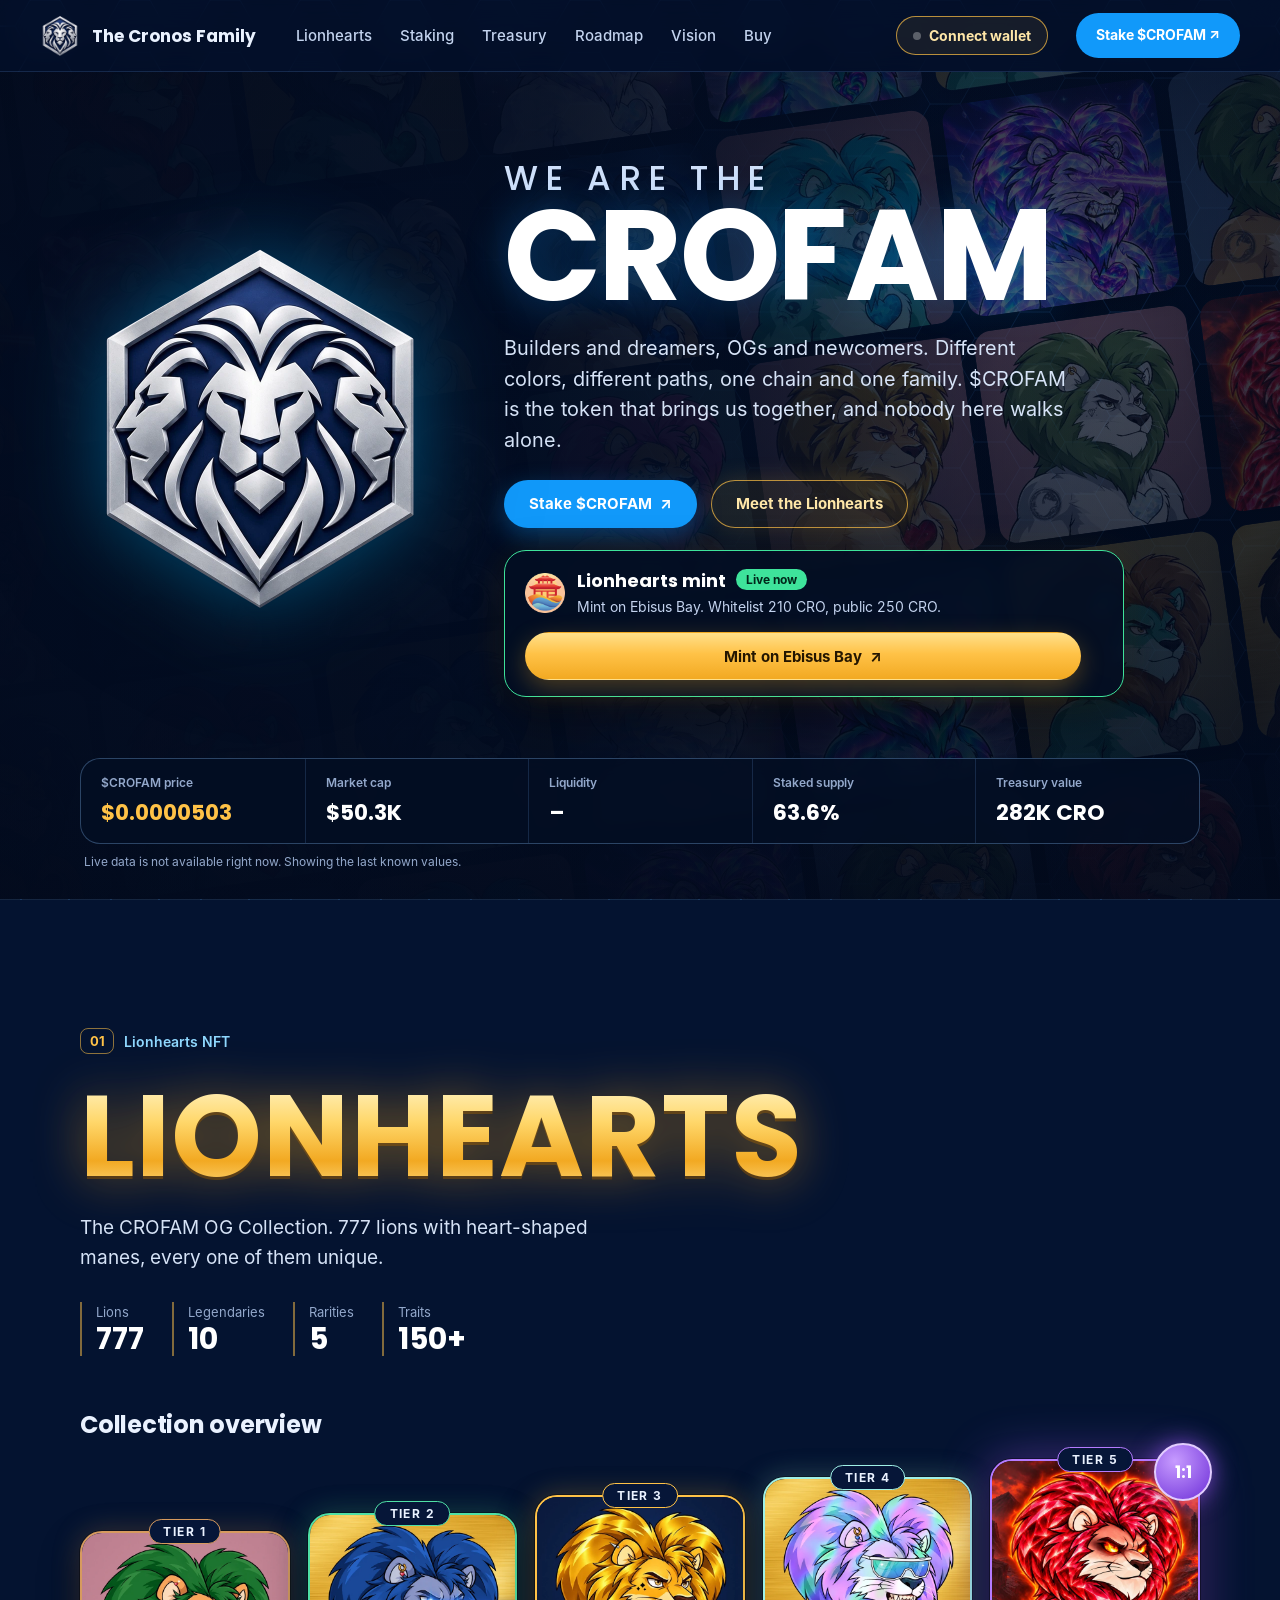
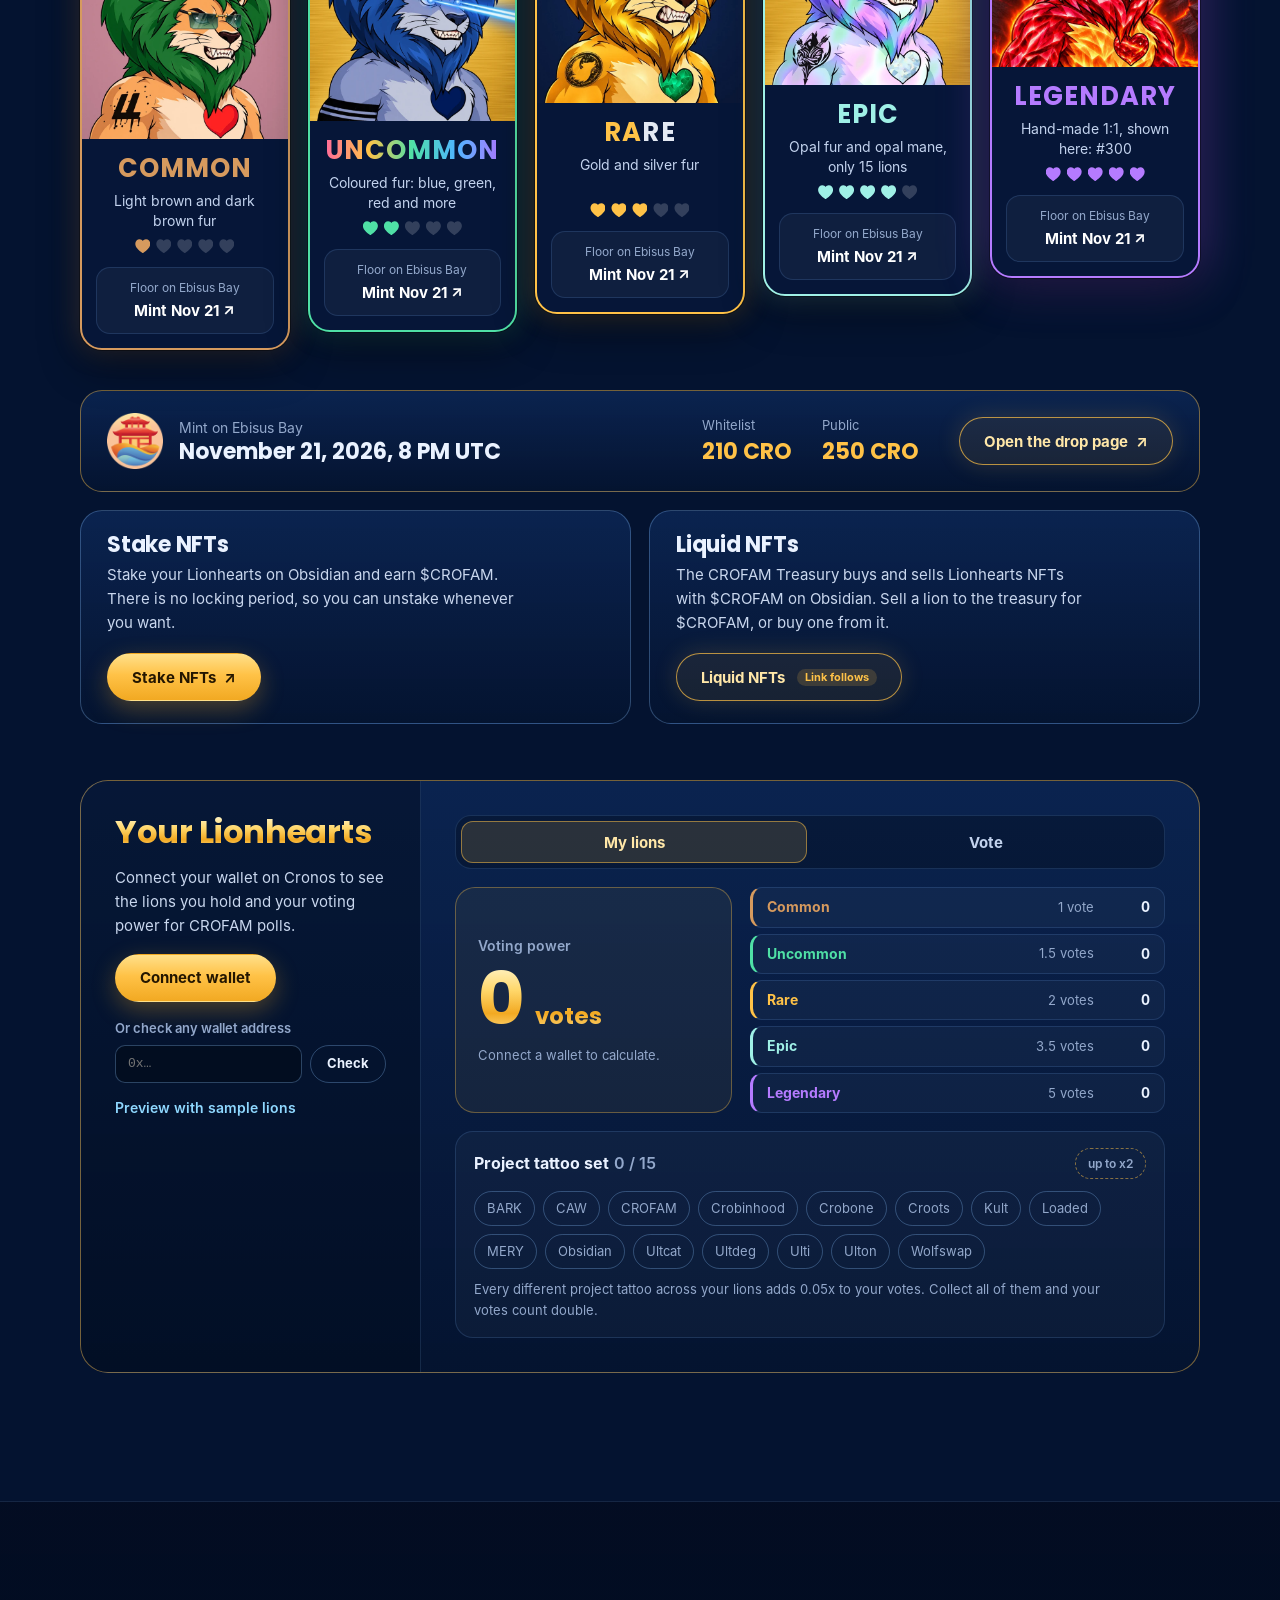
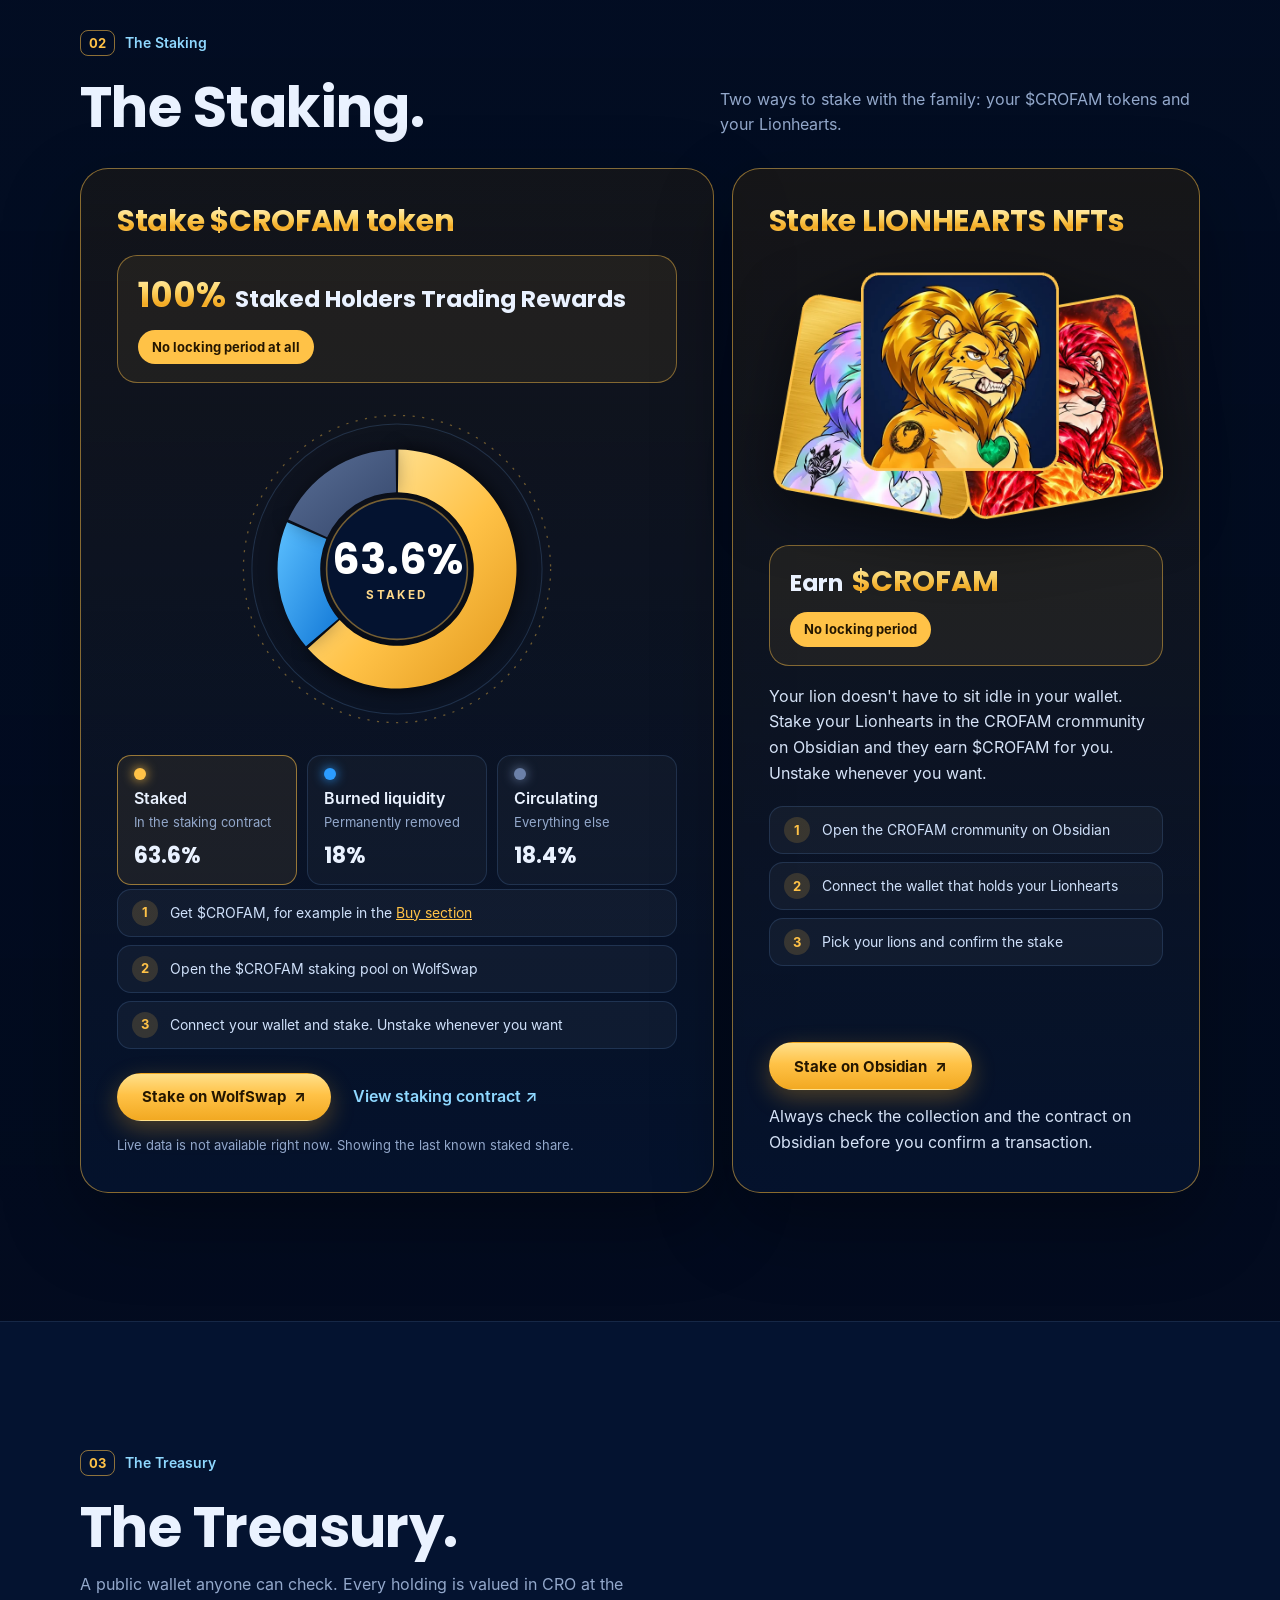
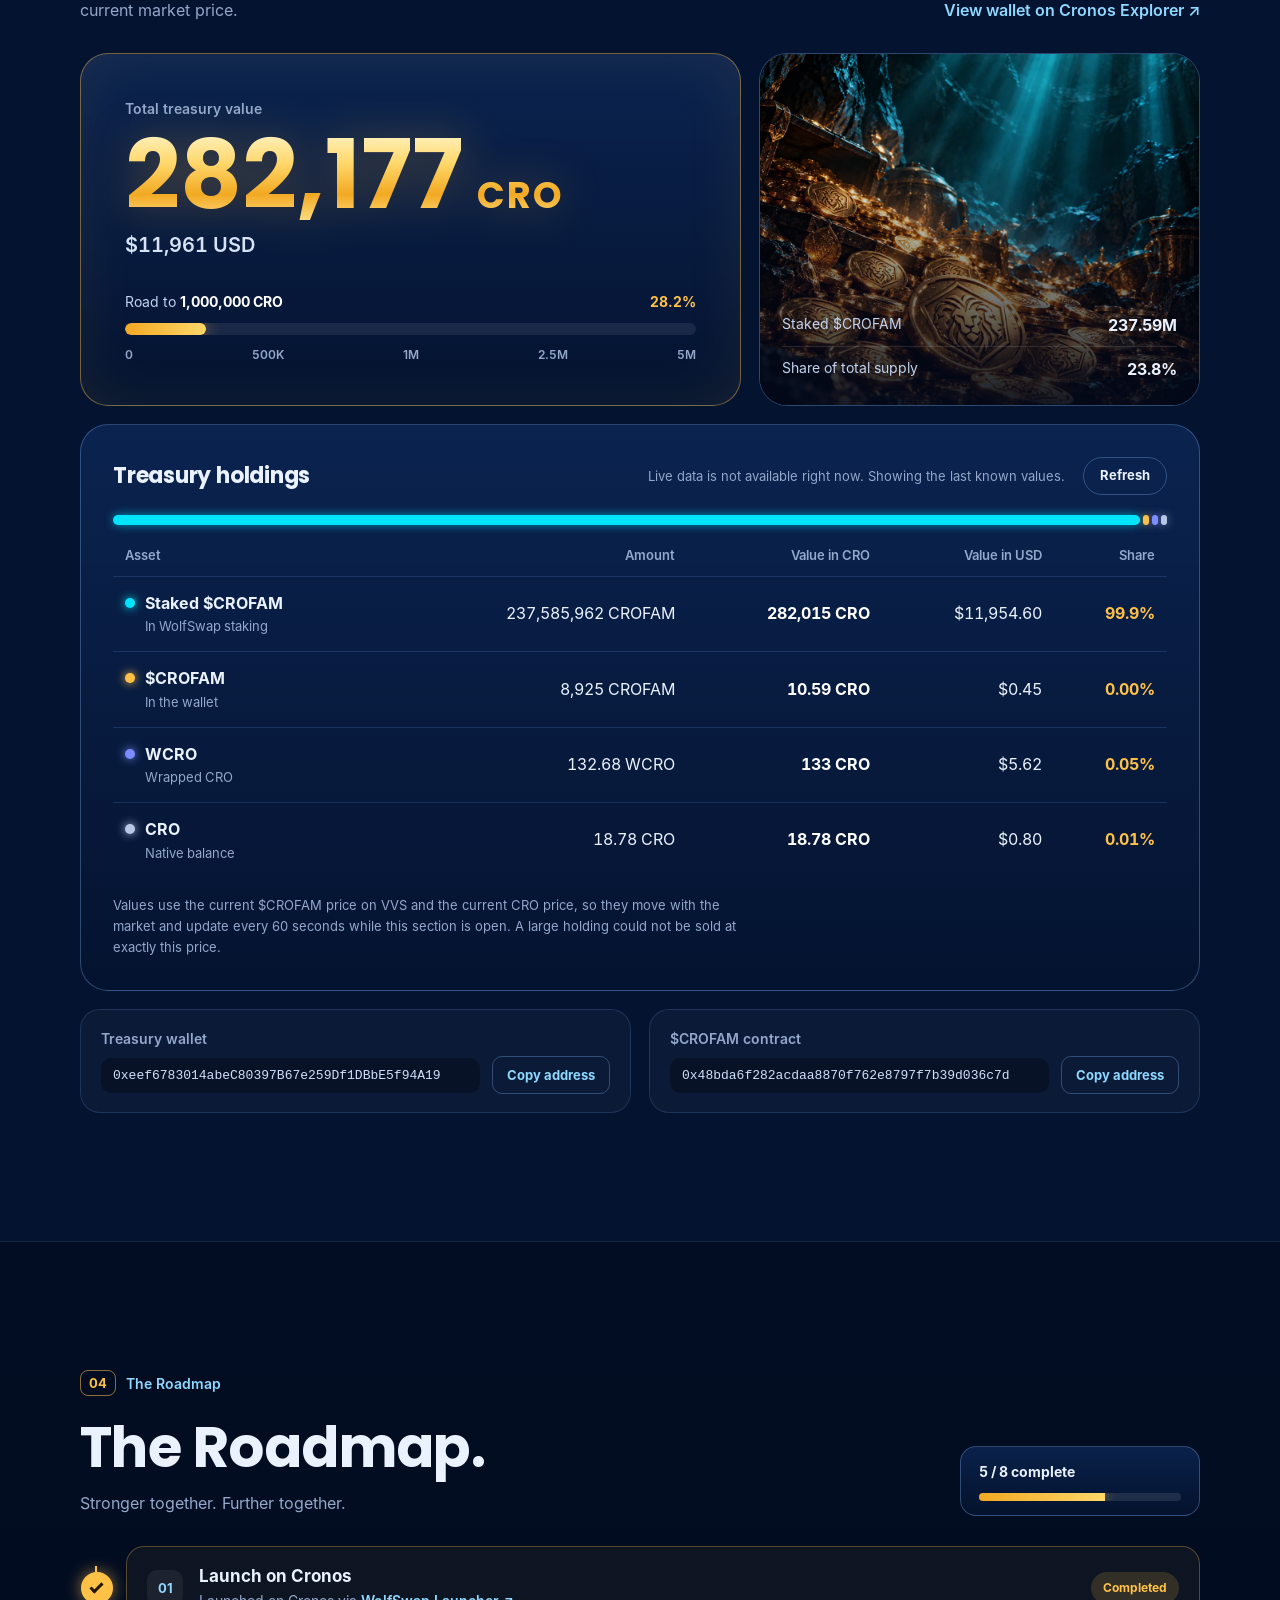
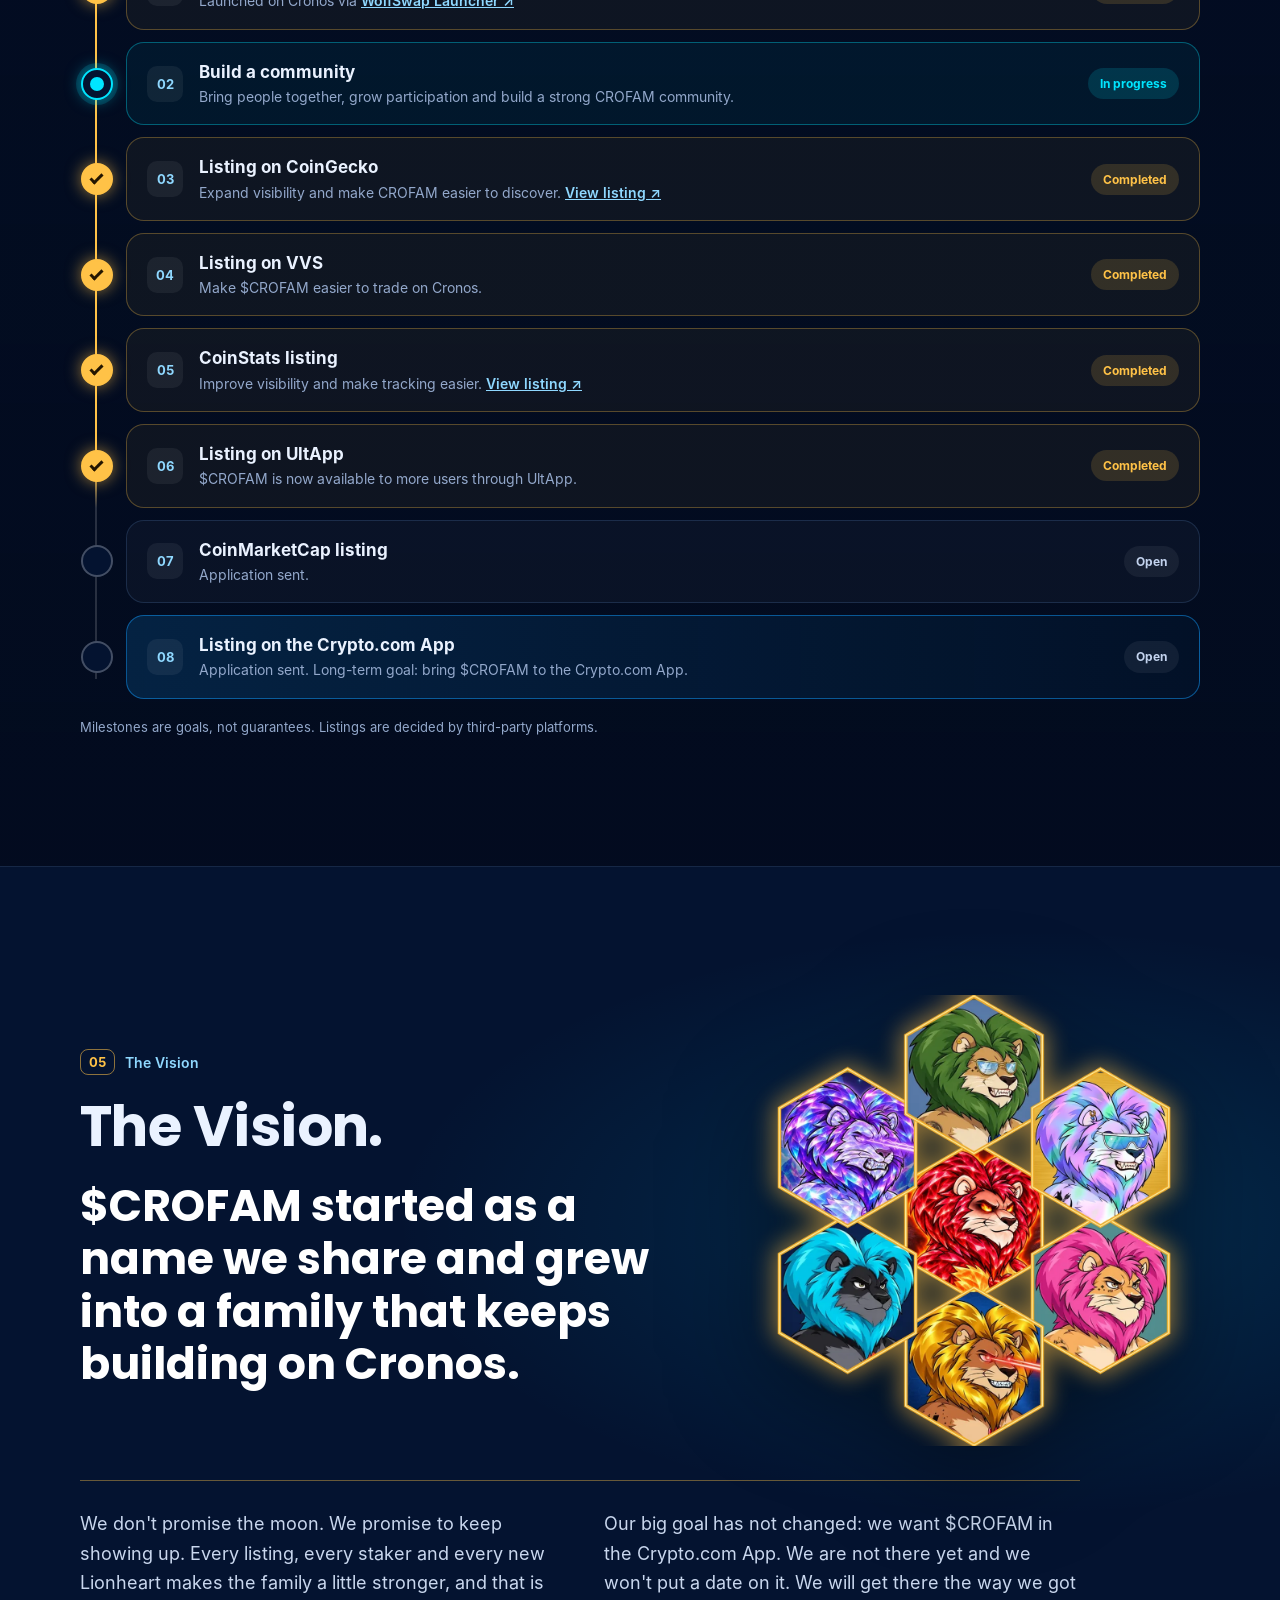
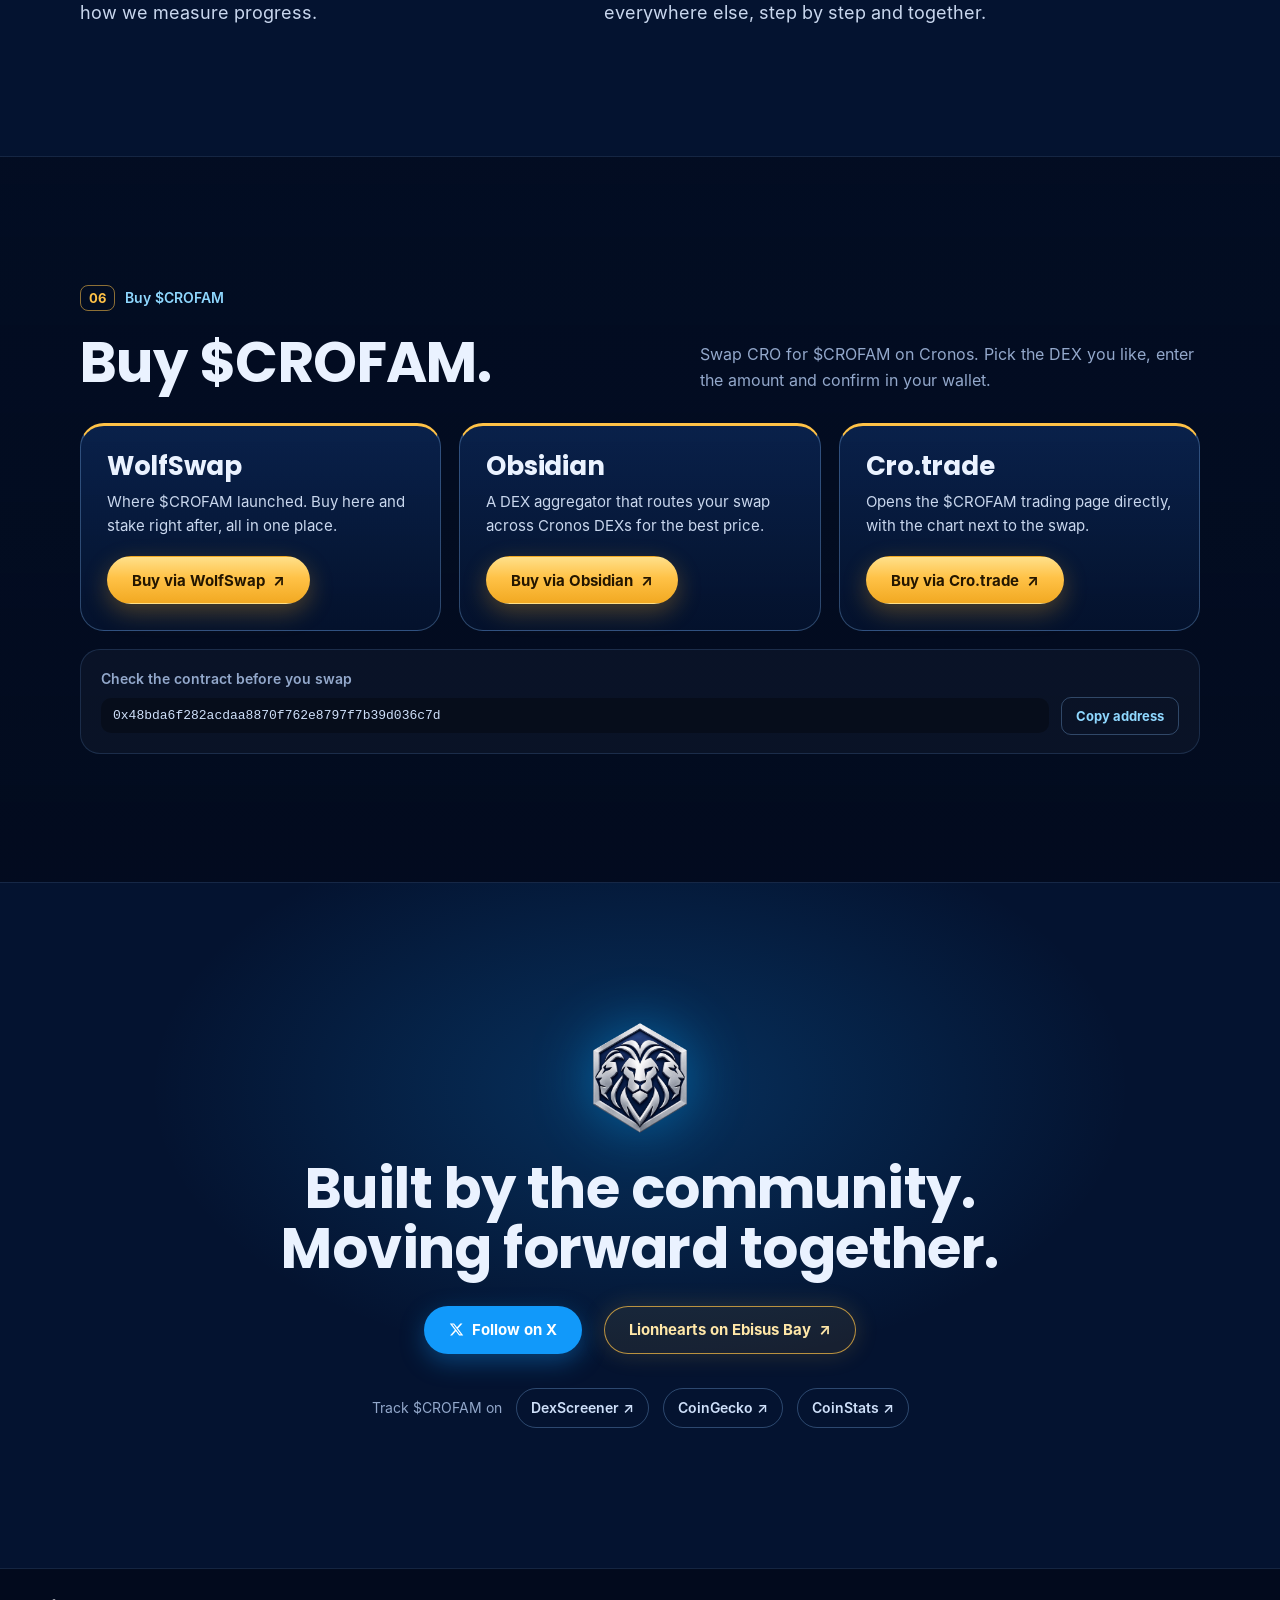
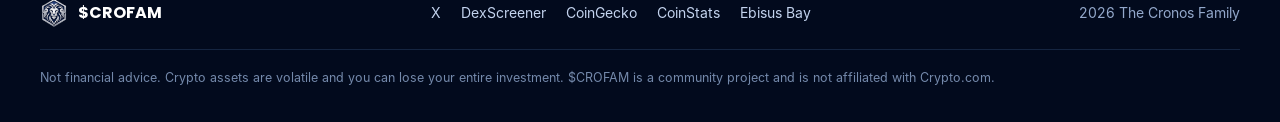
==== index.html @ 45de0850 "Add files via upload" ====
<!doctype html>
<html lang="en">
<head>
  <meta charset="utf-8">
  <script>document.documentElement.classList.add('js')</script>
  <meta name="viewport" content="width=device-width, initial-scale=1">
  <meta name="theme-color" content="#030d22">
  <meta name="description" content="$CROFAM is the community token of The Cronos Family. Stake with no lock-up, follow the public treasury and meet the Lionhearts, our CROFAM OG NFT collection.">
  <title>$CROFAM - The Cronos Family</title>
  <meta property="og:title" content="$CROFAM - The Cronos Family">
  <meta property="og:description" content="Stake $CROFAM, follow the public treasury and meet the Lionhearts, the CROFAM OG NFT collection on Cronos.">
  <meta property="og:type" content="website">
  <meta property="og:image" content="https://thecronosfamily.com/assets/og-image.jpg">
  <meta property="og:image:width" content="1200">
  <meta property="og:image:height" content="630">
  <meta name="twitter:card" content="summary_large_image">
  <meta name="twitter:title" content="$CROFAM - The Cronos Family">
  <meta name="twitter:image" content="https://thecronosfamily.com/assets/og-image.jpg">
  <link rel="preload" href="assets/fonts/poppins-700.woff" as="font" type="font/woff" crossorigin>
  <link rel="preload" href="assets/fonts/inter-400.woff" as="font" type="font/woff" crossorigin>
  <link rel="icon" type="image/png" href="assets/favicon.png">
  <link rel="stylesheet" href="styles.css">
</head>
<body>
  <a class="skip-link" href="#main">Skip to content</a>

  <header class="site-header">
    <a class="brand" href="#top" aria-label="The Cronos Family, back to top">
      <img src="assets/crofam-logo-96.png" alt="" width="40" height="40">
      <span>The Cronos Family</span>
    </a>
    <button class="menu-toggle" type="button" aria-label="Open menu" aria-expanded="false" aria-controls="primary-nav">
      <span></span><span></span><span></span>
    </button>
    <nav id="primary-nav" aria-label="Main navigation">
      <a href="#lionhearts">Lionhearts</a>
      <a href="#staking">Staking</a>
      <a href="#treasury">Treasury</a>
      <a href="#roadmap">Roadmap</a>
      <a href="#vision">Vision</a>
      <a href="#buy">Buy</a>
      <a class="nav-mobile-only" href="#my-lions">My Lionhearts</a>
    </nav>
    <button class="header-wallet" type="button" id="wallet-header"><svg class="wallet-icon" viewBox="0 0 24 24" aria-hidden="true"><path d="M4 7.5A2.5 2.5 0 0 1 6.5 5H18a1 1 0 0 1 1 1v1.5" fill="none" stroke="currentColor" stroke-width="1.8" stroke-linecap="round"/><rect x="3.5" y="7.5" width="17" height="12" rx="2.5" fill="none" stroke="currentColor" stroke-width="1.8"/><path d="M20.5 11.5h-3.5a2 2 0 0 0 0 4h3.5" fill="none" stroke="currentColor" stroke-width="1.8"/><circle cx="17" cy="13.5" r="1" fill="currentColor"/></svg><span class="dot" aria-hidden="true"></span><span id="wallet-header-label">Connect wallet</span></button>
    <a class="header-cta" href="https://wolfswap.app/launcher/v3/0x48bda6f282acdaa8870f762e8797f7b39d036c7d" target="_blank" rel="noopener noreferrer">Stake $CROFAM <span aria-hidden="true">↗</span></a>
  </header>

  <main id="main">
    <!-- ============ HERO ============ -->
    <section class="hero" id="top">
      <div class="lion-wall" aria-hidden="true">
        <div class="lion-wall-track" id="lion-wall"></div>
      </div>
      <div class="hero-inner">
        <img class="hero-logo" src="assets/crofam-logo.webp" alt="CROFAM lion crest" width="720" height="720">
        <div class="hero-copy">
          <h1><span class="h1-small">We are the</span> <span class="h1-big">CROFAM</span></h1>
          <p class="hero-lead">Builders and dreamers, OGs and newcomers. Different colors, different paths, one chain and one family. $CROFAM is the token that brings us together, and nobody here walks alone.</p>
          <div class="hero-actions">
            <a class="button button-primary" href="https://wolfswap.app/launcher/v3/0x48bda6f282acdaa8870f762e8797f7b39d036c7d" target="_blank" rel="noopener noreferrer">Stake $CROFAM <span aria-hidden="true">↗</span></a>
            <a class="button button-gold" href="#lionhearts">Meet the Lionhearts</a>
            <a class="button button-vote" href="#vote" id="hero-vote" hidden><span class="live-dot" aria-hidden="true"></span>Vote</a>
          </div>
          <div class="mint-card" id="mint-card">
            <div class="mint-info">
              <img src="assets/ebisusbay.png" alt="" width="40" height="40">
              <div>
                <p class="mint-title" id="mint-title">Lionhearts mint</p>
                <p class="mint-sub" id="mint-sub">Nov 21, 8 PM UTC on Ebisus Bay. Whitelist 210 CRO, public 250 CRO.</p>
              </div>
            </div>
            <div class="countdown" id="mint-countdown" role="timer" aria-label="Time until the Lionhearts mint">
              <span><b data-u="d">00</b><small>days</small></span>
              <span><b data-u="h">00</b><small>hours</small></span>
              <span><b data-u="m">00</b><small>min</small></span>
              <span><b data-u="s">00</b><small>sec</small></span>
            </div>
            <div class="minted" id="minted" hidden>
              <p><strong id="minted-count">0</strong> / 777 minted</p>
              <div class="minted-bar"><span id="minted-bar"></span></div>
            </div>
            <a class="button button-solid" href="https://app.ebisusbay.com/drops/lionhearts" target="_blank" rel="noopener noreferrer" id="mint-cta">Open the drop page <span aria-hidden="true">↗</span></a>
          </div>
        </div>
      </div>
      <div class="live-stats" id="live-stats">
        <dl>
          <div><dt>$CROFAM price</dt><dd><span id="ls-price">$0.0000503</span><span class="chg" id="ls-change" hidden></span></dd></div>
          <div><dt>Market cap</dt><dd id="ls-mcap">$50.3K</dd></div>
          <div><dt>Liquidity</dt><dd id="ls-liq">–</dd></div>
          <div><dt>Staked supply</dt><dd id="ls-staked">63.6%</dd></div>
          <div><dt>Treasury value</dt><dd id="ls-treasury">282K CRO</dd></div>
        </dl>
        <p class="ls-src" id="ls-src">Last known values. Updating from Cronos and DexScreener…</p>
      </div>
    </section>

    <!-- ============ UMFRAGE (erscheint automatisch, sobald eine Umfrage läuft) ============ -->
    <section class="poll-strip" id="poll-strip" aria-labelledby="ps-title" hidden>
      <div class="wrap">
        <article class="poll-card">
          <div class="poll-top">
            <span class="poll-chip" id="ps-chip">Live poll</span>
            <span class="poll-time" id="ps-time"></span>
          </div>
          <div class="poll-head">
            <div>
              <h2 id="ps-title"></h2>
              <p id="ps-desc"></p>
            </div>
            <a class="button button-solid" href="#vote" id="ps-cta">Vote now</a>
          </div>
          <ol class="poll-results" id="ps-results"></ol>
          <div class="poll-foot">
            <p class="poll-meta" id="ps-meta"></p>
            <details class="poll-record" id="ps-record">
              <summary>Record details</summary>
              <div class="record-body" id="ps-record-body"></div>
            </details>
          </div>
        </article>
      </div>
    </section>

    <!-- ============ 01 LIONHEARTS ============ -->
    <section class="section section-lionhearts" id="lionhearts">
      <div class="wrap">
        <p class="section-label"><span>01</span> Lionhearts NFT</p>
        <div class="lh-head">
          <div>
            <h2 class="lh-title">LIONHEARTS</h2>
            <p class="lh-sub">The CROFAM OG Collection. 777 lions with heart-shaped manes, every one of them unique.</p>
          </div>
          <dl class="lh-facts">
            <div><dt>Lions</dt><dd>777</dd></div>
            <div><dt>Legendaries</dt><dd>10</dd></div>
            <div><dt>Rarities</dt><dd>5</dd></div>
            <div><dt>Traits</dt><dd>150+</dd></div>
          </dl>
        </div>

        <h3 class="sub-heading">Collection overview</h3>
        <ol class="tiers tiers-grid">
          <li class="tier tier-common">
            <span class="tier-badge">Tier 1</span>
            <img src="assets/nft/common.webp" alt="Common Lionheart with a green mane, light brown fur and green sunglasses" width="640" height="640" loading="lazy">
            <div class="tier-body">
              <h4>Common</h4>
              <p>Light brown and dark brown fur</p>
              <span class="hearts" aria-label="Rarity 1 of 5"><i class="on"></i><i></i><i></i><i></i><i></i></span>
              <a class="floor" href="https://app.ebisusbay.com/drops/lionhearts" target="_blank" rel="noopener noreferrer" data-floor="common"><span>Floor on Ebisus Bay</span><strong>Mint Nov 21 ↗</strong></a>
            </div>
          </li>
          <li class="tier tier-uncommon">
            <span class="tier-badge">Tier 2</span>
            <img src="assets/nft/uncommon.webp" alt="Uncommon Lionheart with a blue mane, lavender fur and blue laser eyes" width="640" height="640" loading="lazy">
            <div class="tier-body">
              <h4>Uncommon</h4>
              <p>Coloured fur: blue, green, red and more</p>
              <span class="hearts" aria-label="Rarity 2 of 5"><i class="on"></i><i class="on"></i><i></i><i></i><i></i></span>
              <a class="floor" href="https://app.ebisusbay.com/drops/lionhearts" target="_blank" rel="noopener noreferrer" data-floor="uncommon"><span>Floor on Ebisus Bay</span><strong>Mint Nov 21 ↗</strong></a>
            </div>
          </li>
          <li class="tier tier-rare">
            <span class="tier-badge">Tier 3</span>
            <img src="assets/nft/rare.webp" alt="Rare Lionheart with gold fur, a gold mane and an emerald heart" width="640" height="640" loading="lazy">
            <div class="tier-body">
              <h4>Rare</h4>
              <p>Gold and silver fur</p>
              <span class="hearts" aria-label="Rarity 3 of 5"><i class="on"></i><i class="on"></i><i class="on"></i><i></i><i></i></span>
              <a class="floor" href="https://app.ebisusbay.com/drops/lionhearts" target="_blank" rel="noopener noreferrer" data-floor="rare"><span>Floor on Ebisus Bay</span><strong>Mint Nov 21 ↗</strong></a>
            </div>
          </li>
          <li class="tier tier-epic">
            <span class="tier-badge">Tier 4</span>
            <img src="assets/nft/epic.webp" alt="Epic Lionheart with opal fur, an opal mane and a diamond heart" width="640" height="640" loading="lazy">
            <div class="tier-body">
              <h4>Epic</h4>
              <p>Opal fur and opal mane, only 15 lions</p>
              <span class="hearts" aria-label="Rarity 4 of 5"><i class="on"></i><i class="on"></i><i class="on"></i><i class="on"></i><i></i></span>
              <a class="floor" href="https://app.ebisusbay.com/drops/lionhearts" target="_blank" rel="noopener noreferrer" data-floor="epic"><span>Floor on Ebisus Bay</span><strong>Mint Nov 21 ↗</strong></a>
            </div>
          </li>
          <li class="tier tier-legendary">
            <span class="tier-badge">Tier 5</span>
            <span class="one-of-one">1:1</span>
            <img src="assets/nft/legendary-300.webp" alt="Legendary Lionheart #300, a ruby crystal lion in a volcanic landscape" width="640" height="640" loading="lazy">
            <div class="tier-body">
              <h4>Legendary</h4>
              <p>Hand-made 1:1, shown here: #300</p>
              <span class="hearts" aria-label="Rarity 5 of 5"><i class="on"></i><i class="on"></i><i class="on"></i><i class="on"></i><i class="on"></i></span>
              <a class="floor" href="https://app.ebisusbay.com/drops/lionhearts" target="_blank" rel="noopener noreferrer" data-floor="legendary"><span>Floor on Ebisus Bay</span><strong>Mint Nov 21 ↗</strong></a>
            </div>
          </li>
        </ol>

        <div class="mint-box">
          <div class="mint-when">
            <img src="assets/ebisusbay.png" alt="" width="56" height="56">
            <div>
              <p class="mint-k">Mint on Ebisus Bay</p>
              <p class="mint-v">November 21, 2026, 8 PM UTC</p>
            </div>
          </div>
          <dl class="mint-prices">
            <div><dt>Whitelist</dt><dd>210 CRO</dd></div>
            <div><dt>Public</dt><dd>250 CRO</dd></div>
          </dl>
          <a class="button button-gold" href="https://app.ebisusbay.com/drops/lionhearts" target="_blank" rel="noopener noreferrer">Open the drop page <span aria-hidden="true">↗</span></a>
        </div>

        <div class="lh-utility">
          <article class="util-card">
            <div>
              <h3>Stake NFTs</h3>
              <p>Stake your Lionhearts on Obsidian and earn $CROFAM. There is no locking period, so you can unstake whenever you want.</p>
            </div>
            <a class="button button-solid" href="https://obsidian.finance/crommunities/mze4cgr9rXulJDyJAkos/nfts" target="_blank" rel="noopener noreferrer">Stake NFTs <span aria-hidden="true">↗</span></a>
          </article>
          <article class="util-card">
            <div>
              <h3>Liquid NFTs</h3>
              <p>The CROFAM Treasury buys and sells Lionhearts NFTs with $CROFAM on Obsidian. Sell a lion to the treasury for $CROFAM, or buy one from it.</p>
            </div>
            <a class="button button-gold" id="liquid-link" href="https://obsidian.finance/" target="_blank" rel="noopener noreferrer" data-pending>Liquid NFTs <span class="soon">Link follows</span></a>
          </article>
        </div>

        <!-- ============ MY LIONHEARTS (Wallet) ============ -->
        <div class="vault" id="my-lions">
          <div class="vault-side">
            <h3>Your Lionhearts</h3>
            <p class="vault-intro">Connect your wallet on Cronos to see the lions you hold and your voting power for CROFAM polls.</p>
            <div class="vault-actions">
              <button class="button button-solid" type="button" id="wallet-connect">Connect wallet</button>
              <button class="button button-ghost" type="button" id="wallet-disconnect" hidden>Disconnect</button>
            </div>
            <div class="wallet-picker" id="wallet-picker" hidden></div>
            <p class="vault-addr" id="vault-addr" hidden></p>
            <form class="vault-lookup" id="vault-lookup" novalidate>
              <label for="lookup-input">Or check any wallet address</label>
              <div><input id="lookup-input" type="text" inputmode="text" placeholder="0x…" autocomplete="off" spellcheck="false"><button class="button button-ghost" type="submit">Check</button></div>
            </form>
            <p class="vault-status" id="vault-status" role="status"></p>
            <button class="text-link vault-demo" type="button" id="vault-demo" hidden>Preview with sample lions</button>
          </div>

          <div class="vault-main">
            <div class="vault-tabs" role="tablist" aria-label="Your Lionhearts">
              <button type="button" role="tab" id="tab-lions" aria-selected="true" aria-controls="panel-lions">My lions</button>
              <button type="button" role="tab" id="tab-vote" aria-selected="false" aria-controls="panel-vote" tabindex="-1">Vote <span class="live-dot" id="tab-vote-dot" aria-hidden="true" hidden></span></button>
            </div>
            <div class="vault-panel" id="panel-lions" role="tabpanel" aria-labelledby="tab-lions">
            <div class="votes">
              <div class="votes-total">
                <p class="tr-k">Voting power</p>
                <p class="votes-big"><span id="votes-total">0</span> <span class="unit">votes</span></p>
                <p class="votes-calc" id="votes-calc">Connect a wallet to calculate.</p>
              </div>
              <ul class="votes-weights" id="votes-weights">
                <li class="r-common" data-r="common"><span class="w-name">Common</span><span class="w-val">1 vote</span><strong>0</strong></li>
                <li class="r-uncommon" data-r="uncommon"><span class="w-name">Uncommon</span><span class="w-val">1.5 votes</span><strong>0</strong></li>
                <li class="r-rare" data-r="rare"><span class="w-name">Rare</span><span class="w-val">2 votes</span><strong>0</strong></li>
                <li class="r-epic" data-r="epic"><span class="w-name">Epic</span><span class="w-val">3.5 votes</span><strong>0</strong></li>
                <li class="r-legendary" data-r="legendary"><span class="w-name">Legendary</span><span class="w-val">5 votes</span><strong>0</strong></li>
              </ul>
            </div>
            <div class="tattoo-set" id="tattoo-set">
              <div class="tattoo-head">
                <p><strong>Project tattoo set</strong> <span id="tattoo-count"></span></p>
                <span class="bonus-chip" id="bonus-chip">up to x2</span>
              </div>
              <ul class="tattoo-list" id="tattoo-list"></ul>
              <p class="small-note">Every different project tattoo across your lions adds 0.05x to your votes. Collect all of them and your votes count double.</p>
            </div>
            <ul class="vault-grid" id="vault-grid" aria-label="Lionhearts in this wallet"></ul>
            </div>
            <div class="vault-panel" id="panel-vote" role="tabpanel" aria-labelledby="tab-vote" hidden>
              <span class="anchor" id="vote"></span>
              <div class="vote-body" id="vote-body"></div>
            </div>
          </div>
        </div>
      </div>
    </section>

    <!-- ============ 02 STAKING ============ -->
    <section class="section section-alt" id="staking">
      <div class="wrap">
        <p class="section-label"><span>02</span> The Staking</p>
        <div class="stake-head">
          <h2>The Staking.</h2>
          <p class="muted">Two ways to stake with the family: your $CROFAM tokens and your Lionhearts.</p>
        </div>
        <div class="stake-split">
          <article class="stake-card stake-token">
            <h3>Stake $CROFAM token</h3>
            <div class="staking-promise">
              <p class="promise-text"><strong>100%</strong> Staked Holders Trading Rewards</p>
              <span class="promise-badge">No locking period at all</span>
            </div>
            <div class="stake-token-body">
              <figure class="supply-chart">
                <svg viewBox="0 0 300 300" role="group" aria-labelledby="supply-title">
                  <title id="supply-title">$CROFAM supply distribution</title>
                  <defs>
                    <filter id="seg-blur" x="-40%" y="-40%" width="180%" height="180%"><feGaussianBlur stdDeviation="9"/></filter>
                    <linearGradient id="g-staked" x1="0" y1="0" x2="1" y2="1"><stop offset="0" stop-color="#fff1b8"/><stop offset=".55" stop-color="#ffc247"/><stop offset="1" stop-color="#e0961a"/></linearGradient>
                    <linearGradient id="g-burned" x1="0" y1="0" x2="1" y2="1"><stop offset="0" stop-color="#5cc0ff"/><stop offset="1" stop-color="#1177d6"/></linearGradient>
                    <linearGradient id="g-circulating" x1="0" y1="0" x2="1" y2="1"><stop offset="0" stop-color="#5a6f96"/><stop offset="1" stop-color="#34466b"/></linearGradient>
                  </defs>
                  <circle class="orbit" cx="150" cy="150" r="144"/>
                  <circle class="orbit-fine" cx="150" cy="150" r="136"/>
                  <g class="seg" data-seg="staked" role="img" tabindex="0" style="--c:#ffc247"><path class="glow" filter="url(#seg-blur)"/><path class="main" fill="url(#g-staked)"/></g>
                  <g class="seg" data-seg="burned" role="img" tabindex="0" style="--c:#2b9cff"><path class="glow" filter="url(#seg-blur)"/><path class="main" fill="url(#g-burned)"/></g>
                  <g class="seg" data-seg="circulating" role="img" tabindex="0" style="--c:#6b80a8"><path class="glow" filter="url(#seg-blur)"/><path class="main" fill="url(#g-circulating)"/></g>
                  <circle class="core" cx="150" cy="150" r="66"/>
                  <text class="donut-value" id="donut-value" x="150" y="155" text-anchor="middle">64%</text>
                  <text class="donut-label" id="donut-label" x="150" y="178" text-anchor="middle">STAKED</text>
                </svg>
              </figure>
              <ul class="supply-legend">
                <li data-seg="staked" style="--c:#ffc247"><span class="swatch"></span><span class="supply-name">Staked<small>In the staking contract</small></span><span class="supply-value">64%</span></li>
                <li data-seg="burned" style="--c:#2b9cff"><span class="swatch"></span><span class="supply-name">Burned liquidity<small>Permanently removed</small></span><span class="supply-value">18%</span></li>
                <li data-seg="circulating" style="--c:#6b80a8"><span class="swatch"></span><span class="supply-name">Circulating<small>Everything else</small></span><span class="supply-value">18%</span></li>
              </ul>
            </div>
            <ul class="stake-steps">
              <li><span>Get $CROFAM, for example in the <a href="#buy">Buy section</a></span></li>
              <li>Open the $CROFAM staking pool on WolfSwap</li>
              <li>Connect your wallet and stake. Unstake whenever you want</li>
            </ul>
            <div class="row-actions">
              <a class="button button-solid" href="https://wolfswap.app/launcher/v3/0x48bda6f282acdaa8870f762e8797f7b39d036c7d" target="_blank" rel="noopener noreferrer">Stake on WolfSwap <span aria-hidden="true">↗</span></a>
              <a class="text-link" href="https://explorer.cronos.com/address/0xb92a381AB51DDfD21F81243671F46E67256DDB20#tokens" target="_blank" rel="noopener noreferrer">View staking contract ↗</a>
            </div>
            <p class="small-note" id="supply-note">The staked share is read live from the staking contract on Cronos.</p>
          </article>

          <article class="stake-card stake-nft">
            <h3>Stake LIONHEARTS NFTs</h3>
            <img class="stake-nft-art" src="assets/nft/stake-lions.webp" alt="Three Lionhearts NFTs: an epic opal lion, a rare gold lion and legendary #300" width="900" height="620" loading="lazy">
            <div class="staking-promise">
              <p class="promise-text">Earn <strong>$CROFAM</strong></p>
              <span class="promise-badge">No locking period</span>
            </div>
            <p>Your lion doesn't have to sit idle in your wallet. Stake your Lionhearts in the CROFAM crommunity on Obsidian and they earn $CROFAM for you. Unstake whenever you want.</p>
            <ul class="stake-steps">
              <li>Open the CROFAM crommunity on Obsidian</li>
              <li>Connect the wallet that holds your Lionhearts</li>
              <li>Pick your lions and confirm the stake</li>
            </ul>
            <div class="row-actions">
              <a class="button button-solid" href="https://obsidian.finance/crommunities/mze4cgr9rXulJDyJAkos/nfts" target="_blank" rel="noopener noreferrer">Stake on Obsidian <span aria-hidden="true">↗</span></a>
            </div>
            <p class="small-note">Always check the collection and the contract on Obsidian before you confirm a transaction.</p>
          </article>
        </div>
      </div>
    </section>

    <!-- ============ 03 TREASURY ============ -->
    <section class="section" id="treasury">
      <div class="wrap">
        <p class="section-label"><span>03</span> The Treasury</p>
        <div class="tr-head">
          <div>
            <h2>The Treasury.</h2>
            <p class="muted">A public wallet anyone can check. Every holding is valued in CRO at the current market price.</p>
          </div>
          <a class="text-link" href="https://explorer.cronos.com/address/0xeef6783014abeC80397B67e259Df1DBbE5f94A19#tokens" target="_blank" rel="noopener noreferrer">View wallet on Cronos Explorer ↗</a>
        </div>

        <div class="tr-overview">
          <div class="tr-total">
            <p class="tr-k">Total treasury value</p>
            <p class="tr-big"><span id="tr-total-cro">282,113</span> <span class="unit">CRO</span></p>
            <p class="tr-usd" id="tr-total-usd">$11,959 USD</p>
            <div class="tr-road">
              <div class="tr-road-top"><span>Road to <strong id="tr-goal-label">1,000,000 CRO</strong></span><span id="tr-goal-pct">28.2%</span></div>
              <div class="tr-road-track" role="progressbar" aria-label="Progress to the next treasury goal" aria-valuemin="0" aria-valuemax="100" aria-valuenow="28" id="tr-road-track"><span id="tr-road-bar" style="width:14.1%"></span></div>
              <ol class="tr-road-marks" id="tr-road-marks"><li style="left:0%">0</li><li style="left:25%">500K</li><li style="left:50%">1M</li><li style="left:75%">2.5M</li><li style="left:100%">5M</li></ol>
            </div>
          </div>
          <div class="tr-side">
            <img src="assets/treasury.webp" alt="" width="1100" height="1100" loading="lazy">
            <dl class="tr-kpis">
              <div><dt>Staked $CROFAM</dt><dd id="tr-kpi-staked">237.59M</dd></div>
              <div><dt>Share of total supply</dt><dd id="tr-kpi-share">23.8%</dd></div>
            </dl>
          </div>
        </div>

        <div class="tr-holdings">
          <div class="tr-holdings-head">
            <h3>Treasury holdings</h3>
            <p class="tr-status" id="tr-status" role="status">Showing the last known values.</p>
            <button class="button button-ghost" type="button" id="tr-refresh">Refresh</button>
          </div>
          <div class="tr-mix" id="tr-mix" aria-hidden="true"></div>
          <table class="tr-table">
            <thead><tr><th scope="col">Asset</th><th scope="col">Amount</th><th scope="col">Value in CRO</th><th scope="col">Value in USD</th><th scope="col">Share</th></tr></thead>
            <tbody id="tr-rows"></tbody>
          </table>
          <p class="small-note">Values use the current $CROFAM price on VVS and the current CRO price, so they move with the market and update every 60 seconds while this section is open. A large holding could not be sold at exactly this price.</p>
        </div>

        <div class="tr-addresses">
          <div class="addr">
            <p class="tr-k">Treasury wallet</p>
            <div class="addr-row"><code id="treasury-address">0xeef6783014abeC80397B67e259Df1DBbE5f94A19</code><button class="copy" type="button" data-copy="treasury-address">Copy address</button></div>
          </div>
          <div class="addr">
            <p class="tr-k">$CROFAM contract</p>
            <div class="addr-row"><code id="contract-address">0x48bda6f282acdaa8870f762e8797f7b39d036c7d</code><button class="copy" type="button" data-copy="contract-address">Copy address</button></div>
          </div>
        </div>
      </div>
    </section>

    <!-- ============ 04 ROADMAP ============ -->
    <section class="section section-alt" id="roadmap">
      <div class="wrap">
        <p class="section-label"><span>04</span> The Roadmap</p>
        <div class="roadmap-heading">
          <div><h2>The Roadmap.</h2><p class="muted">Stronger together. Further together.</p></div>
          <div class="progress-box"><span id="progress-count">5 / 8 complete</span><div class="progress-track" id="progress-track" role="progressbar" aria-label="Roadmap progress" aria-valuemin="0" aria-valuemax="8" aria-valuenow="5"><span id="progress-bar" style="width:62.5%"></span></div></div>
        </div>
        <ol class="roadmap-list">
          <li class="roadmap-item is-done"><span class="milestone-check" aria-hidden="true"></span><span class="milestone-content"><span class="milestone-number">01</span><span><strong>Launch on Cronos</strong><small>Launched on Cronos via <a href="https://wolfswap.app/launcher" target="_blank" rel="noopener noreferrer">WolfSwap Launcher ↗</a></small></span></span><span class="milestone-status">Completed</span></li>
          <li class="roadmap-item is-progress"><span class="milestone-check" aria-hidden="true"></span><span class="milestone-content"><span class="milestone-number">02</span><span><strong>Build a community</strong><small>Bring people together, grow participation and build a strong CROFAM community.</small></span></span><span class="milestone-status">In progress</span></li>
          <li class="roadmap-item is-done"><span class="milestone-check" aria-hidden="true"></span><span class="milestone-content"><span class="milestone-number">03</span><span><strong>Listing on CoinGecko</strong><small>Expand visibility and make CROFAM easier to discover. <a href="https://www.coingecko.com/en/coins/the-cronos-family" target="_blank" rel="noopener noreferrer">View listing ↗</a></small></span></span><span class="milestone-status">Completed</span></li>
          <li class="roadmap-item is-done"><span class="milestone-check" aria-hidden="true"></span><span class="milestone-content"><span class="milestone-number">04</span><span><strong>Listing on VVS</strong><small>Make $CROFAM easier to trade on Cronos.</small></span></span><span class="milestone-status">Completed</span></li>
          <li class="roadmap-item is-done"><span class="milestone-check" aria-hidden="true"></span><span class="milestone-content"><span class="milestone-number">05</span><span><strong>CoinStats listing</strong><small>Improve visibility and make tracking easier. <a href="https://coinstats.app/coins/the-cronos-family/" target="_blank" rel="noopener noreferrer">View listing ↗</a></small></span></span><span class="milestone-status">Completed</span></li>
          <li class="roadmap-item is-done"><span class="milestone-check" aria-hidden="true"></span><span class="milestone-content"><span class="milestone-number">06</span><span><strong>Listing on UltApp</strong><small>$CROFAM is now available to more users through UltApp.</small></span></span><span class="milestone-status">Completed</span></li>
          <li class="roadmap-item"><span class="milestone-check" aria-hidden="true"></span><span class="milestone-content"><span class="milestone-number">07</span><span><strong>CoinMarketCap listing</strong><small>Application sent.</small></span></span><span class="milestone-status">Open</span></li>
          <li class="roadmap-item roadmap-final"><span class="milestone-check" aria-hidden="true"></span><span class="milestone-content"><span class="milestone-number">08</span><span><strong>Listing on the Crypto.com App</strong><small>Application sent. Long-term goal: bring $CROFAM to the Crypto.com App.</small></span></span><span class="milestone-status">Open</span></li>
        </ol>
        <p class="small-note">Milestones are goals, not guarantees. Listings are decided by third-party platforms.</p>
      </div>
    </section>

    <!-- ============ 05 VISION ============ -->
    <section class="section section-vision" id="vision">
      <div class="wrap vision-wrap">
        <div class="vision-top">
          <div>
            <p class="section-label"><span>05</span> The Vision</p>
            <h2>The Vision.</h2>
            <p class="vision-lead">$CROFAM started as a name we share and grew into a family that keeps building on Cronos.</p>
          </div>
          <img class="vision-art" src="assets/vision-family.webp" alt="Seven Lionhearts in gold-rimmed honeycomb tiles, each in a different color" width="1122" height="1120" loading="lazy">
        </div>
        <div class="vision-cols">
          <p>We don't promise the moon. We promise to keep showing up. Every listing, every staker and every new Lionheart makes the family a little stronger, and that is how we measure progress.</p>
          <p>Our big goal has not changed: we want $CROFAM in the Crypto.com App. We are not there yet and we won't put a date on it. We will get there the way we got everywhere else, step by step and together.</p>
        </div>
      </div>
    </section>

    <!-- ============ 06 BUY ============ -->
    <section class="section section-alt section-buy" id="buy">
      <div class="wrap">
        <p class="section-label"><span>06</span> Buy $CROFAM</p>
        <div class="buy-head">
          <h2>Buy $CROFAM.</h2>
          <p class="muted">Swap CRO for $CROFAM on Cronos. Pick the DEX you like, enter the amount and confirm in your wallet.</p>
        </div>
        <ul class="buy-list">
          <li class="buy-card">
            <h3>WolfSwap</h3>
            <p>Where $CROFAM launched. Buy here and stake right after, all in one place.</p>
            <a class="button button-solid" data-buy="wolfswap" href="https://wolfswap.app/swap?inputCurrency=CRO&amp;outputCurrency=0x48bda6f282acdaa8870f762e8797f7b39d036c7d&amp;chain=cronos" target="_blank" rel="noopener noreferrer">Buy via WolfSwap <span aria-hidden="true">↗</span></a>
          </li>
          <li class="buy-card">
            <h3>Obsidian</h3>
            <p>A DEX aggregator that routes your swap across Cronos DEXs for the best price.</p>
            <a class="button button-solid" data-buy="obsidian" href="https://obsidian.finance/?inputCurrency=CRO&amp;outputCurrency=0x48bda6f282acdaa8870f762e8797f7b39d036c7d&amp;chain=cronos" target="_blank" rel="noopener noreferrer">Buy via Obsidian <span aria-hidden="true">↗</span></a>
          </li>
          <li class="buy-card">
            <h3>Cro.trade</h3>
            <p>Opens the $CROFAM trading page directly, with the chart next to the swap.</p>
            <a class="button button-solid" data-buy="crotrade" href="https://cro.trade/0x48bda6f282acdaa8870f762e8797f7b39d036c7d" target="_blank" rel="noopener noreferrer">Buy via Cro.trade <span aria-hidden="true">↗</span></a>
          </li>
        </ul>
        <div class="addr buy-addr">
          <p class="tr-k">Check the contract before you swap</p>
          <div class="addr-row"><code id="buy-contract">0x48bda6f282acdaa8870f762e8797f7b39d036c7d</code><button class="copy" type="button" data-copy="buy-contract">Copy address</button></div>
        </div>
      </div>
    </section>

    <!-- ============ CLOSING ============ -->
    <section class="closing">
      <img src="assets/crofam-logo.webp" alt="" width="120" height="120" loading="lazy">
      <h2>Built by the community.<br>Moving forward together.</h2>
      <div class="row-actions center">
        <a class="button button-primary" href="https://x.com/TheCronosFamily" target="_blank" rel="noopener noreferrer"><svg class="icon-x" viewBox="0 0 24 24" aria-hidden="true"><path d="M18.244 2.25h3.308l-7.227 8.26 8.502 11.24H16.17l-5.214-6.817L4.99 21.75H1.68l7.73-8.835L1.254 2.25H8.08l4.713 6.231zm-1.161 17.52h1.833L7.084 4.126H5.117z"/></svg> Follow on X</a>
        <a class="button button-gold" href="https://app.ebisusbay.com/drops/lionhearts" target="_blank" rel="noopener noreferrer">Lionhearts on Ebisus Bay <span aria-hidden="true">↗</span></a>
      </div>
      <p class="closing-links">Track $CROFAM on
        <a href="https://dexscreener.com/cronos/0x2b70cbe881dccfa26b58fc2d0215e30b2520b677" target="_blank" rel="noopener noreferrer">DexScreener ↗</a>
        <a href="https://www.coingecko.com/en/coins/the-cronos-family" target="_blank" rel="noopener noreferrer">CoinGecko ↗</a>
        <a href="https://coinstats.app/coins/the-cronos-family/" target="_blank" rel="noopener noreferrer">CoinStats ↗</a>
      </p>
    </section>
  </main>

  <footer class="site-footer">
    <div class="footer-main">
      <a class="footer-brand" href="#top"><img src="assets/crofam-logo-96.png" alt="" width="28" height="28"> $CROFAM</a>
      <nav class="footer-links" aria-label="Community and market links">
        <a href="https://x.com/TheCronosFamily" target="_blank" rel="noopener noreferrer">X</a>
        <a href="https://dexscreener.com/cronos/0x2b70cbe881dccfa26b58fc2d0215e30b2520b677" target="_blank" rel="noopener noreferrer">DexScreener</a>
        <a href="https://www.coingecko.com/en/coins/the-cronos-family" target="_blank" rel="noopener noreferrer">CoinGecko</a>
        <a href="https://coinstats.app/coins/the-cronos-family/" target="_blank" rel="noopener noreferrer">CoinStats</a>
        <a href="https://app.ebisusbay.com/drops/lionhearts" target="_blank" rel="noopener noreferrer">Ebisus Bay</a>
      </nav>
      <span><span id="year">2026</span> The Cronos Family</span>
    </div>
    <p class="footer-disclaimer">Not financial advice. Crypto assets are volatile and you can lose your entire investment. $CROFAM is a community project and is not affiliated with Crypto.com.</p>
  </footer>

  <div class="toast" id="toast" role="status" aria-live="polite"></div>
  <script src="app.js" defer></script>
</body>
</html>
---- styles.css ----
/* ==========================================================================
   $CROFAM  ·  dunkelblaues Wabendesign mit Gold, durchgehend über alle Seiten
   ========================================================================== */
@font-face { font-family: "Poppins"; font-weight: 500; font-display: swap; src: url(assets/fonts/poppins-500.woff) format("woff"); }
@font-face { font-family: "Poppins"; font-weight: 700; font-display: swap; src: url(assets/fonts/poppins-700.woff) format("woff"); }
@font-face { font-family: "Inter"; font-weight: 400; font-display: swap; src: url(assets/fonts/inter-400.woff) format("woff"); }
@font-face { font-family: "Inter"; font-weight: 500; font-display: swap; src: url(assets/fonts/inter-500.woff) format("woff"); }
@font-face { font-family: "Inter"; font-weight: 600; font-display: swap; src: url(assets/fonts/inter-600.woff) format("woff"); }
@font-face { font-family: "Inter"; font-weight: 700; font-display: swap; src: url(assets/fonts/inter-700.woff) format("woff"); }

:root {
  --ink-0: #02091a;      /* tiefstes Navy */
  --ink-1: #041330;      /* Grundfläche */
  --ink-2: #0a2350;      /* Paneele */
  --line: rgba(120, 180, 255, .16);
  --line-strong: rgba(140, 195, 255, .3);
  --text: #eaf2ff;
  --muted: #93a8cb;
  --cyan: #00e5ff;
  --blue: #1199fa;
  --gold: #ffc247;
  --gold-deep: #f2a922;
  --gold-grad: linear-gradient(180deg, #fff6cf 0%, #ffd76a 38%, #f2a922 70%, #ffe08a 100%);
  --panel: linear-gradient(180deg, rgba(14, 44, 96, .66), rgba(5, 20, 48, .78));
  --display: "Poppins", "Inter", system-ui, sans-serif;
  --font: "Inter", system-ui, -apple-system, "Segoe UI", sans-serif;
  --mono: ui-monospace, "SF Mono", Menlo, Consolas, monospace;
  --wrap: 1200px;
  --gutter: clamp(16px, 4vw, 40px);
  --header-h: 72px;
}

*, *::before, *::after { box-sizing: border-box; }
html { scroll-behavior: smooth; scroll-padding-top: calc(var(--header-h) + 12px); -webkit-text-size-adjust: 100%; }
@media (prefers-reduced-motion: reduce) { html { scroll-behavior: auto; } *, *::before, *::after { animation: none !important; transition: none !important; } }
body {
  margin: 0; color: var(--text); font: 400 16px/1.6 var(--font); -webkit-font-smoothing: antialiased;
  background-color: var(--ink-1);
  background-image:
    radial-gradient(1200px 700px at 50% -10%, rgba(17, 120, 250, .28), transparent 70%),
    url(assets/bg/honeycomb.svg),
    linear-gradient(180deg, #05173a 0%, #031027 40%, #020b1d 100%);
  background-size: auto, 360px 312px, auto;
  background-attachment: scroll, fixed, fixed;
}
img { max-width: 100%; height: auto; display: block; }
a { color: inherit; }
h1, h2, h3, h4 { margin: 0; font-family: var(--display); font-weight: 700; letter-spacing: -.01em; line-height: 1.08; }
h2 { font-size: clamp(34px, 5vw, 56px); }
p { margin: 0 0 1em; }
.muted { color: var(--muted); }
.small-note { margin: 18px 0 0; font-size: 13px; line-height: 1.6; color: var(--muted); max-width: 80ch; }
:focus-visible { outline: 3px solid var(--cyan); outline-offset: 3px; border-radius: 6px; }
.skip-link { position: absolute; left: 12px; top: -60px; z-index: 200; padding: 10px 16px; border-radius: 10px; background: var(--gold); color: #1a1000; font-weight: 700; text-decoration: none; }
.skip-link:focus { top: 12px; }

[hidden] { display: none !important; }

/* ---------- Buttons ---------- */
.button { display: inline-flex; align-items: center; justify-content: center; gap: 8px; min-height: 48px; padding: 0 24px; border-radius: 999px; border: 1.5px solid transparent;
  font: 700 15px/1 var(--font); text-decoration: none; white-space: nowrap; cursor: pointer; transition: transform .15s, box-shadow .2s, background-color .2s, border-color .2s; }
.button:hover { transform: translateY(-1px); }
.button:disabled { opacity: .45; cursor: not-allowed; transform: none; }
.button-primary { background: var(--blue); color: #fff; box-shadow: 0 8px 24px rgba(17, 153, 250, .35); }
.button-primary:hover { background: #2aa6ff; box-shadow: 0 10px 30px rgba(17, 153, 250, .5); }
.button-gold { background: rgba(255, 194, 71, .08); color: #ffe7a8; border-color: rgba(255, 194, 71, .7); box-shadow: 0 0 24px rgba(255, 194, 71, .16); }
.button-gold:hover { background: rgba(255, 194, 71, .16); border-color: var(--gold); }
.button-ghost { min-height: 38px; padding: 0 16px; font-size: 13px; background: transparent; color: var(--text); border-color: var(--line-strong); }
.button-ghost:hover { border-color: var(--cyan); }
.button-solid { background: linear-gradient(180deg, #ffe08a, #ffc247 45%, #f2a922); color: #241600; box-shadow: 0 8px 24px rgba(242, 169, 34, .3); }
.button-solid:hover { box-shadow: 0 10px 30px rgba(242, 169, 34, .5); filter: brightness(1.05); }
.text-link { color: #8fd8ff; font-weight: 600; text-decoration: none; }
.text-link:hover { text-decoration: underline; }
.icon-x { width: 15px; height: 15px; fill: currentColor; }
.row-actions { display: flex; flex-wrap: wrap; align-items: center; gap: 14px 22px; margin-top: 26px; }
.row-actions.center { justify-content: center; }

/* ---------- Header ---------- */
.site-header { position: sticky; top: 0; z-index: 50; height: var(--header-h); display: flex; align-items: center; gap: 28px; padding: 0 var(--gutter);
  background: rgba(3, 14, 36, .78); backdrop-filter: blur(14px); -webkit-backdrop-filter: blur(14px); border-bottom: 1px solid var(--line); }
.brand { display: flex; align-items: center; gap: 12px; font: 700 17px var(--display); text-decoration: none; white-space: nowrap; }
.brand img { width: 40px; height: 40px; }
#primary-nav { display: flex; gap: 4px; margin-right: auto; }
#primary-nav a { padding: 8px 12px; border-radius: 10px; color: #c3d3ee; font-size: 15px; font-weight: 500; text-decoration: none; }
#primary-nav a:hover { color: #fff; background: rgba(255, 255, 255, .05); }
#primary-nav a.is-active { color: #fff; box-shadow: inset 0 -2px 0 var(--gold); border-radius: 0; }
.header-cta { padding: 11px 20px; border-radius: 999px; background: var(--blue); color: #fff; font-weight: 700; font-size: 14px; text-decoration: none; white-space: nowrap; }
.header-cta:hover { background: #2aa6ff; }
.menu-toggle { display: none; }

/* ---------- Hero ---------- */
.hero { position: relative; overflow: hidden; min-height: min(860px, calc(100svh - var(--header-h))); display: grid; align-items: center; border-bottom: 1px solid var(--line); isolation: isolate; }
.lion-wall { position: absolute; inset: -18% -12%; z-index: -2; transform: rotate(-8deg); }
.lion-wall-track { display: flex; flex-direction: column; gap: 14px; animation: wall-drift 90s linear infinite; }
.lion-grid { display: grid; grid-template-columns: repeat(7, minmax(150px, 1fr)); gap: 14px; }
.lion-grid img { width: 100%; aspect-ratio: 1; border-radius: 18px; object-fit: cover; opacity: .6; box-shadow: 0 10px 28px rgba(0, 0, 0, .5); }
@keyframes wall-drift { to { transform: translateY(calc(-50% - 7px)); } }
.hero::before { content: ""; position: absolute; inset: 0; z-index: -1;
  background:
    radial-gradient(60% 70% at 28% 50%, rgba(3, 14, 36, .92) 0%, rgba(3, 14, 36, .55) 55%, rgba(3, 14, 36, .2) 100%),
    linear-gradient(90deg, rgba(2, 9, 26, .96) 0%, rgba(2, 9, 26, .82) 42%, rgba(2, 9, 26, .35) 78%, rgba(2, 9, 26, .55) 100%),
    linear-gradient(180deg, rgba(2, 9, 26, .4), rgba(2, 9, 26, 0) 30%, rgba(2, 9, 26, .85)); }
.hero-inner { width: 100%; max-width: var(--wrap); margin: 0 auto; padding: clamp(40px, 5vw, 64px) var(--gutter) clamp(28px, 3vw, 36px); display: grid; grid-template-columns: minmax(200px, 360px) minmax(0, 1fr); gap: clamp(28px, 5vw, 72px); align-items: center; }
.hero-logo { width: 100%; filter: drop-shadow(0 0 42px rgba(0, 170, 255, .45)) drop-shadow(0 18px 40px rgba(0, 0, 0, .6)); }
.hero h1 { display: flex; flex-direction: column; text-transform: uppercase; }
.h1-small { font-size: clamp(22px, 3vw, 34px); letter-spacing: .22em; color: #cfe0fa; font-weight: 500; }
.h1-big { font-size: clamp(64px, 10vw, 132px); line-height: .92; letter-spacing: -.02em; color: #fff; text-shadow: 0 0 40px rgba(17, 153, 250, .35); }
.hero-lead { margin: 18px 0 0; max-width: 44ch; font-size: clamp(17px, 1.55vw, 20px); line-height: 1.55; color: #d6e3f7; }
.hero-actions { display: flex; flex-wrap: wrap; gap: 14px; margin-top: 24px; }

/* ---------- Abschnitte ---------- */
.section { padding: clamp(72px, 10vw, 128px) 0; position: relative; }
.section-alt { background: linear-gradient(180deg, rgba(2, 9, 26, .62), rgba(2, 9, 26, .78)); border-top: 1px solid var(--line); border-bottom: 1px solid var(--line); }
.wrap { max-width: var(--wrap); margin: 0 auto; padding: 0 var(--gutter); }
.section-label { display: flex; align-items: center; gap: 10px; margin: 0 0 22px; font: 600 14px var(--font); color: #8fd8ff; }
.section-label span { display: inline-grid; place-items: center; min-width: 34px; height: 26px; padding: 0 8px; border-radius: 8px; border: 1px solid rgba(255, 194, 71, .55); color: var(--gold); font-weight: 700; font-size: 13px; }
.sub-heading { margin: 56px 0 22px; font-size: 24px; }

/* ---------- 01 Lionhearts ---------- */
.lh-head { display: flex; flex-wrap: wrap; justify-content: space-between; gap: 28px 48px; align-items: flex-end; }
.lh-title { font-size: clamp(46px, 9vw, 116px); line-height: 1.05; letter-spacing: .01em; padding-right: .06em;
  background: var(--gold-grad); -webkit-background-clip: text; background-clip: text; color: transparent;
  filter: drop-shadow(0 0 26px rgba(255, 180, 40, .42)) drop-shadow(0 3px 0 rgba(120, 70, 0, .55)); }
.lh-sub { margin: 16px 0 0; max-width: 46ch; font-size: 19px; color: #d6e3f7; }
.lh-facts { display: grid; grid-template-columns: repeat(4, auto); gap: 8px 28px; margin: 0; }
.lh-facts div { padding-left: 14px; border-left: 2px solid rgba(255, 194, 71, .5); }
.lh-facts dt { font-size: 13px; color: var(--muted); }
.lh-facts dd { margin: 0; font: 700 30px/1.1 var(--display); color: #fff; }

.tiers { display: grid; grid-template-columns: repeat(5, minmax(0, 1fr)); gap: 18px; margin: 0; padding: 0; list-style: none; align-items: end; }
.tier { --tc: #c9925a; position: relative; display: flex; flex-direction: column; border-radius: 22px; background: #061638; border: 2px solid var(--tc); box-shadow: 0 0 0 1px rgba(0, 0, 0, .4), 0 16px 40px rgba(0, 0, 0, .45), 0 0 28px color-mix(in srgb, var(--tc) 28%, transparent); }
.tier:nth-child(2) { margin-bottom: 18px; } .tier:nth-child(3) { margin-bottom: 36px; } .tier:nth-child(4) { margin-bottom: 54px; } .tier:nth-child(5) { margin-bottom: 72px; }
.tier img { width: 100%; aspect-ratio: 1; object-fit: cover; border-radius: 20px 20px 0 0; }
.tier-badge { position: absolute; top: -14px; left: 50%; transform: translateX(-50%); z-index: 2; padding: 4px 14px; border-radius: 999px; background: #061638; border: 1.5px solid var(--tc); font: 700 12px var(--font); letter-spacing: .12em; text-transform: uppercase; white-space: nowrap; }
.tier-body { display: flex; flex-direction: column; align-items: center; gap: 8px; padding: 16px 14px 14px; text-align: center; }
.tier h4 { font-size: clamp(20px, 2vw, 26px); letter-spacing: .04em; text-transform: uppercase; color: var(--tc); }
.tier p { margin: 0; min-height: 2.9em; font-size: 14px; line-height: 1.45; color: #c3d3ee; }
.hearts { display: flex; gap: 6px; }
.hearts i { width: 15px; height: 14px; background: currentColor; color: rgba(255, 255, 255, .18); clip-path: path("M7.5 14C3 10.6 0 7.8 0 4.4 0 1.9 2 0 4.3 0c1.4 0 2.6.7 3.2 1.8C8.1.7 9.3 0 10.7 0 13 0 15 1.9 15 4.4c0 3.4-3 6.2-7.5 9.6Z"); }
.hearts i.on { color: var(--tc); }
.floor { display: flex; flex-direction: column; align-items: center; gap: 2px; width: 100%; margin-top: 6px; padding: 10px; border-radius: 14px; background: rgba(255, 255, 255, .04); border: 1px solid var(--line); text-decoration: none; }
.floor span { font-size: 12px; color: var(--muted); }
.floor strong { font-size: 15px; color: #fff; }
.floor:hover { border-color: var(--tc); background: rgba(255, 255, 255, .07); }
.tier-common { --tc: #d69a5e; }
.tier-uncommon { --tc: #4fe0a6; border-image: none; }
.tier-uncommon h4 { background: linear-gradient(90deg, #ff6b9a, #ffc247, #4fe0a6, #4fb6ff, #a97bff); -webkit-background-clip: text; background-clip: text; color: transparent; }
.tier-rare { --tc: #ffc247; }
.tier-rare h4 { background: linear-gradient(90deg, #ffc247 0 50%, #e3e9f3 50% 100%); -webkit-background-clip: text; background-clip: text; color: transparent; }
.tier-epic { --tc: #9ff0e6; }
.tier-legendary { --tc: #b57bff; box-shadow: 0 0 0 1px rgba(0, 0, 0, .4), 0 16px 40px rgba(0, 0, 0, .45), 0 0 50px rgba(160, 90, 255, .45); }
.one-of-one { position: absolute; top: -18px; right: -14px; z-index: 3; display: grid; place-items: center; width: 58px; height: 58px; border-radius: 50%; background: radial-gradient(circle at 35% 30%, #c79bff, #6d2fd8); border: 2px solid #e2ccff; font: 800 17px var(--display); color: #fff; box-shadow: 0 0 24px rgba(160, 90, 255, .7); }

.mint-box { display: grid; grid-template-columns: minmax(0, 1fr) auto auto; gap: 22px 40px; align-items: center; margin-top: 40px; padding: 22px 26px; border-radius: 22px; background: var(--panel); border: 1.5px solid rgba(255, 194, 71, .45); }
.mint-when { display: flex; align-items: center; gap: 16px; }
.mint-when img { width: 56px; height: 56px; flex: none; }
.mint-k { margin: 0; font-size: 14px; color: var(--muted); }
.mint-v { margin: 0; font: 700 22px/1.2 var(--display); }
.mint-prices { display: flex; gap: 30px; margin: 0; }
.mint-prices dt { font-size: 13px; color: var(--muted); }
.mint-prices dd { margin: 0; font: 700 22px var(--display); color: var(--gold); }

/* ---------- 02 Staking ---------- */
.stake-head { display: flex; flex-wrap: wrap; justify-content: space-between; align-items: flex-end; gap: 12px 40px; margin-bottom: 30px; }
.stake-head p { margin: 0; max-width: 48ch; }
.stake-split { display: grid; grid-template-columns: minmax(0, 1.15fr) minmax(0, .85fr); gap: 18px; align-items: stretch; }
.stake-card { display: flex; flex-direction: column; padding: clamp(22px, 3vw, 36px); border-radius: 28px; background: var(--panel); border: 1px solid var(--line-strong); box-shadow: 0 30px 80px rgba(0, 0, 0, .3); min-width: 0; }
.stake-card h3 { font-size: clamp(22px, 2.4vw, 30px); margin-bottom: 18px; }
.stake-token { border-color: rgba(255, 194, 71, .5); background: linear-gradient(180deg, rgba(60, 40, 6, .28), rgba(5, 20, 48, .8)); }
.stake-token h3 { background: var(--gold-grad); -webkit-background-clip: text; background-clip: text; color: transparent; }
.stake-nft { border-color: rgba(255, 194, 71, .5); background: linear-gradient(180deg, rgba(60, 40, 6, .35), rgba(5, 20, 48, .8)); }
.stake-nft h3 { background: var(--gold-grad); -webkit-background-clip: text; background-clip: text; color: transparent; }
.stake-nft-art { width: 100%; max-width: 440px; margin: 0 auto 18px; filter: drop-shadow(0 16px 30px rgba(0, 0, 0, .5)); }
.stake-nft > p { color: #d6e3f7; font-size: 16px; }
.stake-steps { display: grid; gap: 8px; margin: 4px 0 0; padding: 0; list-style: none; counter-reset: st; }
.stake-steps li { counter-increment: st; display: flex; align-items: center; gap: 12px; padding: 10px 14px; border-radius: 14px; background: rgba(255, 255, 255, .04); border: 1px solid var(--line); font-size: 14px; color: #cfe0fa; }
.stake-steps li::before { content: counter(st); display: grid; place-items: center; flex: none; width: 26px; height: 26px; border-radius: 50%; background: rgba(255, 194, 71, .16); color: var(--gold); font-weight: 700; font-size: 13px; }
.stake-card .row-actions { margin-top: auto; padding-top: 24px; }
.stake-card .small-note { margin-top: 14px; }
.stake-token-body { display: grid; gap: 26px; align-items: center; margin: auto 0; padding-top: 26px; }
.stake-token .supply-legend { grid-template-columns: repeat(3, minmax(0, 1fr)); }
.stake-token .supply-legend li { flex-direction: column; align-items: flex-start; gap: 6px; }
.stake-token .supply-legend .supply-value { font-size: 22px; }
.staking-promise { display: flex; flex-wrap: wrap; align-items: center; justify-content: space-between; gap: 12px 18px; padding: 18px 20px; border-radius: 20px; background: rgba(255, 194, 71, .07); border: 1px solid rgba(255, 194, 71, .45); }
.stake-nft .staking-promise { margin-bottom: 18px; }
.promise-text { margin: 0; font: 700 clamp(18px, 2vw, 23px)/1.25 var(--display); }
.promise-text strong { background: var(--gold-grad); -webkit-background-clip: text; background-clip: text; color: transparent; font-size: 1.5em; margin-right: 4px; }
.stake-nft .promise-text strong { font-size: 1.25em; margin: 0 0 0 4px; }
.promise-badge { display: inline-block; padding: 7px 14px; border-radius: 999px; background: var(--gold); color: #241600; font-weight: 800; font-size: 13px; }
.supply-legend { display: grid; gap: 10px; margin: 0; padding: 0; list-style: none; }
.supply-legend li { display: flex; align-items: center; gap: 14px; padding: 12px 16px; border-radius: 14px; background: rgba(255, 255, 255, .03); border: 1px solid var(--line); transition: border-color .2s, background-color .2s; cursor: default; }
.supply-legend li.is-active, .supply-legend li[data-seg="staked"] { border-color: color-mix(in srgb, var(--c) 55%, transparent); background: color-mix(in srgb, var(--c) 8%, transparent); }
.swatch { width: 12px; height: 12px; border-radius: 50%; background: var(--c); box-shadow: 0 0 12px var(--c); flex: none; }
.supply-name { display: flex; flex-direction: column; font-weight: 600; flex: 1; }
.supply-name small { color: var(--muted); font-weight: 400; font-size: 13px; }
.supply-value { font: 700 18px var(--display); font-variant-numeric: tabular-nums; }
.supply-chart { margin: 0; }
.supply-chart svg { width: 100%; max-width: 320px; margin: 0 auto; display: block; overflow: visible; }
.orbit { fill: none; stroke: rgba(255, 194, 71, .4); stroke-width: 1.2; stroke-dasharray: 2 7; }
.orbit-fine { fill: none; stroke: rgba(120, 180, 255, .18); }
.seg { cursor: pointer; outline: none; transform-origin: 150px 150px; transition: transform .25s; }
.seg .glow { opacity: .35; transition: opacity .25s; }
.seg[data-seg="staked"] .glow { opacity: .75; }
.seg.is-active { transform: scale(1.05); }
.seg.is-active .glow { opacity: 1; }
.core { fill: #041330; stroke: rgba(255, 194, 71, .45); stroke-width: 1.5; }
.donut-value { font: 700 40px var(--display); fill: #fff; }
.donut-label { font: 700 11px var(--font); letter-spacing: .2em; fill: #ffd98a; }

/* ---------- 03 Treasury ---------- */
.tr-head { display: flex; flex-wrap: wrap; justify-content: space-between; align-items: flex-end; gap: 16px 40px; margin-bottom: 30px; }
.tr-head p { margin: 14px 0 0; max-width: 56ch; }
.tr-overview { display: grid; grid-template-columns: minmax(0, 1.5fr) minmax(0, 1fr); gap: 18px; }
.tr-total { padding: clamp(24px, 4vw, 44px); border-radius: 28px; background: var(--panel); border: 1.5px solid rgba(255, 194, 71, .45); box-shadow: 0 0 60px rgba(255, 194, 71, .08) inset; }
.tr-k { margin: 0 0 6px; font-size: 14px; font-weight: 600; color: var(--muted); }
.tr-big { margin: 0; display: flex; align-items: baseline; flex-wrap: wrap; gap: 6px 14px; font: 700 clamp(48px, 8vw, 96px)/1 var(--display); font-variant-numeric: tabular-nums;
  background: var(--gold-grad); -webkit-background-clip: text; background-clip: text; color: transparent; filter: drop-shadow(0 0 22px rgba(255, 180, 40, .3)); }
.tr-big .unit { font-size: .38em; letter-spacing: .06em; }
.tr-usd { margin: 10px 0 0; font: 600 20px var(--font); color: #d6e3f7; font-variant-numeric: tabular-nums; }
.tr-road { margin-top: 34px; }
.tr-road-top { display: flex; justify-content: space-between; gap: 12px; font-size: 14px; color: #c3d3ee; }
.tr-road-top strong { color: #fff; }
.tr-road-top span:last-child { font-weight: 700; color: var(--gold); }
.tr-road-track { height: 12px; margin-top: 10px; border-radius: 99px; background: rgba(255, 255, 255, .08); overflow: hidden; }
.tr-road-track span { display: block; height: 100%; border-radius: inherit; background: linear-gradient(90deg, #f2a922, #ffd76a); box-shadow: 0 0 16px rgba(255, 194, 71, .6); transition: width .8s ease; }
.tr-road-marks { position: relative; height: 16px; margin: 10px 0 0; padding: 0; list-style: none; font-size: 12px; font-weight: 600; color: var(--muted); }
.tr-road-marks li { position: absolute; top: 0; transform: translateX(-50%); white-space: nowrap; }
.tr-road-marks li:first-child { transform: none; }
.tr-road-marks li:last-child { transform: translateX(-100%); }
.tr-road-marks li.is-reached { color: var(--gold); }
.tr-side { position: relative; overflow: hidden; display: flex; flex-direction: column; justify-content: flex-end; min-height: 320px; border-radius: 28px; border: 1px solid var(--line-strong); }
.tr-side img { position: absolute; inset: 0; width: 100%; height: 100%; object-fit: cover; }
.tr-side::after { content: ""; position: absolute; inset: 0; background: linear-gradient(180deg, rgba(2, 9, 26, .05) 30%, rgba(2, 9, 26, .92)); }
.tr-kpis { position: relative; z-index: 1; display: grid; gap: 10px; margin: 0; padding: 22px; }
.tr-kpis div { display: flex; justify-content: space-between; gap: 12px; padding-bottom: 8px; border-bottom: 1px solid rgba(255, 255, 255, .12); }
.tr-kpis div:last-child { border-bottom: 0; padding-bottom: 0; }
.tr-kpis dt { color: #c3d3ee; font-size: 14px; }
.tr-kpis dd { margin: 0; font-weight: 700; font-variant-numeric: tabular-nums; }
.tr-holdings { margin-top: 18px; padding: clamp(20px, 3vw, 32px); border-radius: 28px; background: var(--panel); border: 1px solid var(--line-strong); }
.tr-holdings-head { display: flex; flex-wrap: wrap; align-items: center; gap: 10px 18px; }
.tr-holdings-head h3 { font-size: 22px; margin-right: auto; }
.tr-status { margin: 0; font-size: 13px; color: var(--muted); }
.tr-status.is-live::before { content: ""; display: inline-block; width: 8px; height: 8px; margin-right: 8px; border-radius: 50%; background: #3ee39b; box-shadow: 0 0 10px #3ee39b; }
.tr-table { width: 100%; border-collapse: collapse; margin-top: 10px; font-variant-numeric: tabular-nums; }
.tr-table th { padding: 10px 12px; text-align: right; font-size: 13px; font-weight: 600; color: var(--muted); border-bottom: 1px solid var(--line); }
.tr-table th:first-child, .tr-table td:first-child { text-align: left; }
.tr-table td { padding: 14px 12px; text-align: right; border-bottom: 1px solid var(--line); white-space: nowrap; }
.tr-table tr:last-child td { border-bottom: 0; }
.tr-table td:nth-child(3) { font-weight: 700; color: #fff; }
.tr-table td:last-child { color: var(--gold); font-weight: 700; }
.asset { display: flex; flex-direction: column; padding-left: 20px; position: relative; }
.asset::before { content: ""; position: absolute; left: 0; top: 7px; width: 10px; height: 10px; border-radius: 50%; background: var(--c); box-shadow: 0 0 10px var(--c); }
.asset small { color: var(--muted); font-size: 13px; }
.tr-addresses { display: grid; grid-template-columns: 1fr 1fr; gap: 18px; margin-top: 18px; }
.addr { padding: 18px 20px; border-radius: 20px; background: rgba(255, 255, 255, .03); border: 1px solid var(--line); min-width: 0; }
.addr-row { display: flex; align-items: center; gap: 12px; flex-wrap: wrap; }
.addr code { flex: 1 1 240px; min-width: 0; overflow-wrap: anywhere; padding: 10px 12px; border-radius: 10px; background: rgba(0, 0, 0, .3); font: 500 13px var(--mono); color: #cfe0fa; }
.copy { padding: 10px 14px; border-radius: 10px; border: 1px solid var(--line-strong); background: transparent; color: #8fd8ff; font: 700 13px var(--font); cursor: pointer; }
.copy:hover { border-color: var(--cyan); color: #fff; }

/* ---------- 04 Roadmap ---------- */
.roadmap-heading { display: flex; flex-wrap: wrap; justify-content: space-between; align-items: flex-end; gap: 20px; margin-bottom: 30px; }
.roadmap-heading p { margin: 12px 0 0; }
.progress-box { min-width: 240px; padding: 14px 18px; border-radius: 16px; background: var(--panel); border: 1px solid var(--line-strong); font-size: 14px; font-weight: 700; }
.progress-track { height: 8px; margin-top: 10px; border-radius: 99px; background: rgba(255, 255, 255, .1); overflow: hidden; }
.progress-track span { display: block; height: 100%; background: linear-gradient(90deg, #f2a922, #ffd76a); box-shadow: 0 0 12px rgba(255, 194, 71, .6); }
.roadmap-list { position: relative; display: grid; gap: 12px; margin: 0; padding: 0 0 0 46px; list-style: none; counter-reset: none; }
.roadmap-list::before { content: ""; position: absolute; left: 15px; top: 20px; bottom: 20px; width: 2px; background: linear-gradient(180deg, var(--gold) 0, var(--gold) 70%, rgba(255, 255, 255, .15) 76%); }
.roadmap-item { position: relative; display: flex; align-items: center; gap: 16px; padding: 16px 20px; border-radius: 18px; background: rgba(255, 255, 255, .03); border: 1px solid var(--line); }
.milestone-check { position: absolute; left: -46px; top: 50%; transform: translateY(-50%); width: 32px; height: 32px; border-radius: 50%; background: var(--ink-1); border: 2px solid rgba(255, 255, 255, .25); }
.roadmap-item.is-done .milestone-check { background: var(--gold); border-color: var(--gold); box-shadow: 0 0 16px rgba(255, 194, 71, .6); }
.roadmap-item.is-done .milestone-check::after { content: ""; position: absolute; left: 10px; top: 6px; width: 7px; height: 13px; border: solid #241600; border-width: 0 3px 3px 0; transform: rotate(45deg); }
.roadmap-item.is-progress .milestone-check { border-color: var(--cyan); box-shadow: 0 0 0 5px rgba(0, 229, 255, .15), 0 0 16px rgba(0, 229, 255, .5); }
.roadmap-item.is-progress .milestone-check::after { content: ""; position: absolute; inset: 7px; border-radius: 50%; background: var(--cyan); }
.roadmap-item.is-done { border-color: rgba(255, 194, 71, .3); background: rgba(255, 194, 71, .05); }
.roadmap-item.is-progress { border-color: rgba(0, 229, 255, .35); background: rgba(0, 229, 255, .05); }
.milestone-content { display: flex; align-items: center; gap: 16px; flex: 1; min-width: 0; }
.milestone-number { display: grid; place-items: center; flex: none; width: 36px; height: 36px; border-radius: 10px; background: rgba(255, 255, 255, .06); font: 700 13px var(--font); color: #8fd8ff; }
.milestone-content strong { display: block; font-size: 17px; }
.milestone-content small { display: block; color: var(--muted); font-size: 14px; }
.milestone-content a { color: #8fd8ff; font-weight: 600; }
.milestone-status { flex: none; padding: 6px 12px; border-radius: 999px; font-size: 12px; font-weight: 700; background: rgba(255, 255, 255, .06); color: #c3d3ee; }
.is-done .milestone-status { background: rgba(255, 194, 71, .15); color: var(--gold); }
.is-progress .milestone-status { background: rgba(0, 229, 255, .14); color: var(--cyan); }
.roadmap-final { border-color: rgba(17, 153, 250, .5); background: linear-gradient(90deg, rgba(17, 153, 250, .16), rgba(17, 153, 250, .04)); }

/* ---------- 05 Vision ---------- */
.section-vision { background: radial-gradient(900px 420px at 80% 40%, rgba(0, 200, 255, .14), transparent 70%); }
.vision-wrap h2 { margin-bottom: 22px; }
.vision-lead { max-width: 24ch; margin: 0; font: 700 clamp(26px, 3.6vw, 44px)/1.2 var(--display); color: #fff; }
.vision-cols { display: grid; grid-template-columns: 1fr 1fr; gap: 24px 48px; max-width: 1000px; margin-top: 34px; padding-top: 28px; border-top: 1px solid rgba(255, 194, 71, .4); }
.vision-cols p { margin: 0; font-size: 18px; line-height: 1.65; color: #c9d7ee; }

/* ---------- Abschluss + Footer ---------- */
.closing { padding: clamp(80px, 11vw, 140px) var(--gutter); text-align: center; background: radial-gradient(700px 400px at 50% 30%, rgba(17, 153, 250, .22), transparent 70%); }
.closing img { width: 110px; height: 110px; margin: 0 auto 26px; filter: drop-shadow(0 0 30px rgba(0, 170, 255, .45)); }
.closing h2 { max-width: 22ch; margin: 0 auto; }
.closing-links { display: flex; flex-wrap: wrap; justify-content: center; align-items: center; gap: 10px 14px; margin: 34px 0 0; font-size: 14px; color: var(--muted); }
.closing-links a { padding: 8px 14px; border-radius: 999px; border: 1px solid var(--line-strong); color: #cfe0fa; text-decoration: none; font-weight: 600; }
.closing-links a:hover { border-color: var(--cyan); color: #fff; }
.site-footer { padding: 30px var(--gutter) 34px; border-top: 1px solid var(--line); background: rgba(2, 9, 26, .85); }
.footer-main { max-width: var(--wrap); margin: 0 auto; display: flex; flex-wrap: wrap; justify-content: space-between; align-items: center; gap: 18px 28px; font-size: 14px; color: var(--muted); }
.footer-brand { display: flex; align-items: center; gap: 10px; font: 700 16px var(--display); color: #fff; text-decoration: none; }
.footer-links { display: flex; flex-wrap: wrap; gap: 8px 20px; }
.footer-links a { color: #c3d3ee; text-decoration: none; }
.footer-links a:hover { color: #fff; text-decoration: underline; }
.footer-disclaimer { max-width: var(--wrap); margin: 22px auto 0; padding-top: 18px; border-top: 1px solid var(--line); font-size: 12.5px; color: #7489ab; }
.toast { position: fixed; left: 50%; bottom: 28px; z-index: 100; transform: translate(-50%, 24px); padding: 13px 22px; border-radius: 999px; background: #0a2350; border: 1px solid var(--line-strong); color: #fff; font-size: 14px; font-weight: 600; box-shadow: 0 12px 32px rgba(0, 0, 0, .4); opacity: 0; pointer-events: none; transition: opacity .25s, transform .25s; }
.toast.visible { opacity: 1; transform: translate(-50%, 0); }


/* ---------- Lionhearts: Stake + Liquid ---------- */
.lh-utility { display: grid; grid-template-columns: 1fr 1fr; gap: 18px; margin-top: 18px; }
.util-card { display: flex; flex-direction: column; align-items: flex-start; justify-content: space-between; gap: 18px; padding: 22px 26px; border-radius: 22px; background: var(--panel); border: 1px solid var(--line-strong); }
.util-card h3 { font-size: 22px; margin-bottom: 6px; }
.util-card p { margin: 0; font-size: 15px; color: #c9d7ee; max-width: 46ch; }
.util-card .button { flex: none; }
.soon { margin-left: 4px; padding: 3px 8px; border-radius: 99px; background: rgba(255, 194, 71, .16); font-size: 11px; font-weight: 700; color: var(--gold); }

/* ---------- Wallet / Your Lionhearts ---------- */
.header-wallet { display: inline-flex; align-items: center; gap: 8px; padding: 10px 16px; border-radius: 999px; border: 1.5px solid rgba(255, 194, 71, .7); background: rgba(255, 194, 71, .08); color: #ffe7a8; font: 700 14px var(--font); cursor: pointer; white-space: nowrap; }
.header-wallet:hover { background: rgba(255, 194, 71, .16); border-color: var(--gold); }
.header-wallet .dot { width: 8px; height: 8px; border-radius: 50%; background: rgba(255, 255, 255, .3); }
.header-wallet.is-connected .dot { background: #3ee39b; box-shadow: 0 0 10px #3ee39b; }
.wallet-icon { display: none; width: 22px; height: 22px; }
.nav-mobile-only { display: none; }
.vault { display: grid; grid-template-columns: minmax(260px, 340px) minmax(0, 1fr); gap: 0; margin-top: 56px; border-radius: 28px; border: 1.5px solid rgba(255, 194, 71, .45); background: var(--panel); overflow: hidden; scroll-margin-top: calc(var(--header-h) + 16px); }
.vault-side { padding: clamp(22px, 3vw, 34px); background: rgba(2, 9, 26, .45); border-right: 1px solid var(--line); display: flex; flex-direction: column; gap: 16px; }
.vault-side h3 { font-size: clamp(24px, 2.6vw, 32px); background: var(--gold-grad); -webkit-background-clip: text; background-clip: text; color: transparent; }
.vault-intro { margin: 0; color: #c9d7ee; font-size: 15px; }
.vault-actions { display: flex; flex-wrap: wrap; gap: 10px; }
.wallet-picker { display: grid; gap: 8px; }
.wallet-picker button { display: flex; align-items: center; gap: 12px; padding: 10px 14px; border-radius: 14px; border: 1px solid var(--line-strong); background: rgba(255, 255, 255, .04); color: var(--text); font: 600 15px var(--font); cursor: pointer; text-align: left; }
.wallet-picker button:hover { border-color: var(--gold); }
.wallet-picker img { width: 28px; height: 28px; border-radius: 8px; }
.wallet-picker .wc small { display: block; font-size: 12px; font-weight: 500; color: var(--muted); }
.wc-icon { flex: none; width: 28px; height: 28px; border-radius: 8px; background: #3b99fc url("data:image/svg+xml,%3Csvg xmlns='http://www.w3.org/2000/svg' viewBox='0 0 24 24'%3E%3Cpath fill='none' stroke='%23fff' stroke-width='2.2' stroke-linecap='round' stroke-linejoin='round' d='M4.5 9.5c4.2-4 10.8-4 15 0M7.5 12.5c2.5-2.3 6.5-2.3 9 0M3 14l3 3 3-3 3 3 3-3 3 3 3-3'/%3E%3C/svg%3E") center/20px no-repeat; }
.vault-addr { margin: 0; padding: 10px 12px; border-radius: 12px; background: rgba(0, 0, 0, .3); font: 500 13px var(--mono); color: #cfe0fa; overflow-wrap: anywhere; }
.vault-addr small { display: block; margin-bottom: 2px; font: 600 12px var(--font); color: var(--muted); }
.vault-lookup label { display: block; margin-bottom: 6px; font-size: 13px; font-weight: 600; color: var(--muted); }
.vault-lookup div { display: flex; gap: 8px; }
.vault-lookup input { flex: 1; min-width: 0; min-height: 38px; padding: 0 12px; border-radius: 10px; border: 1px solid var(--line-strong); background: rgba(0, 0, 0, .3); color: var(--text); font: 500 13px var(--mono); }
.vault-lookup input:focus { outline: 2px solid var(--gold); outline-offset: 1px; }
.vault-status { margin: 0; font-size: 14px; color: #c9d7ee; }
.vault-status:empty { display: none; }
.vault-status.is-error { color: #ffb4a8; }
.vault-demo { align-self: flex-start; padding: 0; border: 0; background: none; font: 600 14px var(--font); cursor: pointer; }
.vault-main { padding: clamp(22px, 3vw, 34px); display: grid; gap: 18px; align-content: start; min-width: 0; }
.votes { display: grid; grid-template-columns: minmax(180px, .8fr) minmax(0, 1.2fr); gap: 18px; align-items: stretch; }
.votes-total { display: flex; flex-direction: column; justify-content: center; padding: 20px 22px; border-radius: 20px; background: rgba(255, 194, 71, .06); border: 1px solid rgba(255, 194, 71, .35); }
.votes-big { margin: 0; display: flex; align-items: baseline; gap: 10px; font: 700 clamp(48px, 6vw, 72px)/1 var(--display); font-variant-numeric: tabular-nums; background: var(--gold-grad); -webkit-background-clip: text; background-clip: text; color: transparent; }
.votes-big .unit { font-size: .32em; }
.votes-calc { margin: 10px 0 0; font-size: 13px; color: var(--muted); }
.votes-weights { display: grid; gap: 6px; margin: 0; padding: 0; list-style: none; }
.votes-weights li { display: grid; grid-template-columns: 1fr auto 44px; align-items: center; gap: 12px; padding: 8px 14px; border-radius: 12px; background: rgba(255, 255, 255, .03); border: 1px solid var(--line); border-left: 3px solid var(--tc); font-size: 14px; }
.w-name { font-weight: 700; color: var(--tc); }
.w-val { color: var(--muted); font-size: 13px; }
.votes-weights strong { text-align: right; font-variant-numeric: tabular-nums; }
.r-common { --tc: #d69a5e; } .r-uncommon { --tc: #4fe0a6; } .r-rare { --tc: #ffc247; } .r-epic { --tc: #9ff0e6; } .r-legendary { --tc: #b57bff; }
.tattoo-set { padding: 16px 18px; border-radius: 18px; background: rgba(255, 255, 255, .03); border: 1px solid var(--line); }
.tattoo-head { display: flex; flex-wrap: wrap; justify-content: space-between; align-items: center; gap: 8px 14px; }
.tattoo-head p { margin: 0; }
.tattoo-head span { color: var(--muted); font-weight: 600; }
.bonus-chip { padding: 5px 12px; border-radius: 99px; border: 1px dashed rgba(255, 194, 71, .5); color: var(--muted); font-size: 12px; font-weight: 800; }
.bonus-chip.is-on { border-style: solid; background: var(--gold); border-color: var(--gold); color: #241600; box-shadow: 0 0 18px rgba(255, 194, 71, .5); }
.tattoo-list { display: flex; flex-wrap: wrap; gap: 8px; margin: 12px 0 0; padding: 0; list-style: none; }
.tattoo-list li { padding: 6px 12px; border-radius: 99px; border: 1px solid var(--line-strong); font-size: 13px; color: var(--muted); }
.tattoo-list li.has { border-color: rgba(255, 194, 71, .7); color: #ffe7a8; background: rgba(255, 194, 71, .1); }
.tattoo-list li.has::before { content: "✓ "; color: var(--gold); font-weight: 800; }
.tattoo-list li.note { border: 0; padding: 0; }
.tattoo-set .small-note { margin-top: 10px; }
.vault-grid { display: grid; grid-template-columns: repeat(auto-fill, minmax(132px, 1fr)); gap: 12px; margin: 0; padding: 0; list-style: none; }
.vault-grid:empty { display: none; }
.vault-grid li { overflow: hidden; border-radius: 16px; background: #061638; border: 1.5px solid var(--tc); box-shadow: 0 0 18px color-mix(in srgb, var(--tc) 22%, transparent); }
.vault-grid img { display: block; width: 100%; aspect-ratio: 1; object-fit: cover; background: rgba(255, 255, 255, .04); }
.vault-grid .meta { display: flex; flex-direction: column; gap: 1px; padding: 8px 10px 10px; font-size: 14px; }
.vault-grid .meta strong { font-variant-numeric: tabular-nums; }
.vault-grid .meta span { color: var(--tc); font-weight: 700; font-size: 12px; }
.vault-banner { grid-column: 1 / -1; margin: 0; padding: 10px 14px; border-radius: 12px; background: rgba(0, 229, 255, .07); border: 1px solid rgba(0, 229, 255, .3); color: #bff6ff; font-size: 13px; }



.tr-mix { display: flex; gap: 3px; height: 10px; margin: 20px 0 6px; }
.tr-mix span { display: block; height: 100%; border-radius: 99px; background: var(--c); box-shadow: 0 0 10px color-mix(in srgb, var(--c) 60%, transparent); }

/* ---------- Mint-Countdown im Hero ---------- */
.mint-card { display: grid; grid-template-columns: 1fr auto; align-items: center; gap: 14px 22px; margin-top: 22px; max-width: 620px; padding: 16px 20px; border-radius: 22px;
  background: rgba(3, 14, 36, .86); border: 1.5px solid rgba(255, 194, 71, .55); box-shadow: 0 20px 50px rgba(0, 0, 0, .4), 0 0 40px rgba(255, 194, 71, .08); backdrop-filter: blur(8px); -webkit-backdrop-filter: blur(8px); }
.mint-info { grid-column: 1 / -1; display: flex; align-items: center; gap: 12px; }
.mint-info img { flex: none; width: 40px; height: 40px; }
.mint-title { margin: 0; font: 700 18px var(--display); color: #fff; }
.mint-sub { margin: 2px 0 0; font-size: 14px; color: #c3d3ee; }
.countdown { display: flex; gap: 8px; }
.countdown span { display: grid; justify-items: center; min-width: 66px; padding: 8px 6px 6px; border-radius: 14px; background: rgba(255, 194, 71, .08); border: 1px solid rgba(255, 194, 71, .3); }
.countdown b { font: 700 30px/1 var(--display); font-variant-numeric: tabular-nums; background: var(--gold-grad); -webkit-background-clip: text; background-clip: text; color: transparent; }
.countdown small { margin-top: 4px; font-size: 11px; font-weight: 600; color: var(--muted); }
.minted p { margin: 0 0 8px; font-size: 15px; color: #d6e3f7; }
.minted strong { font: 700 26px var(--display); color: var(--gold); }
.minted-bar { height: 8px; border-radius: 99px; background: rgba(255, 255, 255, .1); overflow: hidden; }
.minted-bar span { display: block; height: 100%; width: 0; background: linear-gradient(90deg, #f2a922, #ffd76a); transition: width .8s ease; }
.mint-card.is-live { border-color: #3ee39b; }
.mint-card.is-live .mint-title::after { content: "Live now"; margin-left: 10px; padding: 3px 10px; border-radius: 99px; background: #3ee39b; color: #00261a; font: 800 12px var(--font); vertical-align: 3px; }

/* ---------- Live-Leiste unter dem Hero ---------- */
.hero { grid-template-rows: 1fr auto; }
.live-stats { position: relative; z-index: 1; width: 100%; max-width: var(--wrap); margin: 0 auto; padding: 0 var(--gutter) 28px; }
.live-stats dl { display: grid; grid-template-columns: repeat(5, minmax(0, 1fr)); margin: 0; border-radius: 20px; background: rgba(3, 14, 36, .8); border: 1px solid var(--line-strong); backdrop-filter: blur(10px); -webkit-backdrop-filter: blur(10px); overflow: hidden; }
.live-stats dl > div { padding: 14px 20px; border-left: 1px solid var(--line); }
.live-stats dl > div:first-child { border-left: 0; }
.live-stats dt { font-size: 12px; font-weight: 600; color: var(--muted); }
.live-stats dd { display: flex; align-items: baseline; flex-wrap: wrap; gap: 4px 8px; margin: 4px 0 0; font: 700 clamp(18px, 1.7vw, 22px) var(--display); font-variant-numeric: tabular-nums; color: #fff; }
.live-stats dl > div:first-child dd { color: var(--gold); }
.chg { padding: 2px 8px; border-radius: 99px; font: 700 12px var(--font); }
.chg.up { background: rgba(62, 227, 155, .15); color: #6ff0b8; }
.chg.down { background: rgba(255, 110, 90, .15); color: #ff9c8c; }
.ls-src { margin: 8px 4px 0; font-size: 12px; color: var(--muted); }
.ls-src.is-live::before { content: ""; display: inline-block; width: 7px; height: 7px; margin-right: 6px; border-radius: 50%; background: #3ee39b; box-shadow: 0 0 8px #3ee39b; }


/* ---------- Vision mit Bild ---------- */
.vision-top { display: grid; grid-template-columns: minmax(0, 1.15fr) minmax(0, .85fr); gap: 20px 56px; align-items: center; }
.vision-art { width: 100%; max-width: 460px; justify-self: end; filter: drop-shadow(0 24px 50px rgba(0, 0, 0, .5)); }
.stake-steps a { color: var(--gold); }

/* ---------- Umfragen ---------- */
.sr-only { position: absolute; width: 1px; height: 1px; padding: 0; margin: -1px; overflow: hidden; clip: rect(0 0 0 0); white-space: nowrap; border: 0; }
.live-dot { display: inline-block; width: 8px; height: 8px; border-radius: 50%; background: #3ee39b; box-shadow: 0 0 0 0 rgba(62, 227, 155, .6); animation: live 1.8s infinite; }
@keyframes live { 70% { box-shadow: 0 0 0 8px rgba(62, 227, 155, 0); } 100% { box-shadow: 0 0 0 0 rgba(62, 227, 155, 0); } }
@media (prefers-reduced-motion: reduce) { .live-dot { animation: none; } }
.button-vote { gap: 10px; background: rgba(62, 227, 155, .08); color: #d9ffef; border-color: rgba(62, 227, 155, .6); }
.button-vote:hover { background: rgba(62, 227, 155, .16); border-color: #3ee39b; }
.poll-strip { position: relative; z-index: 2; margin-top: -56px; padding-bottom: 8px; }
.has-poll .hero { min-height: min(760px, calc(100svh - var(--header-h) - 140px)); }
.poll-card { padding: clamp(20px, 3vw, 30px); border-radius: 26px; background: linear-gradient(180deg, rgba(14, 44, 96, .92), rgba(5, 20, 48, .96)); border: 1.5px solid rgba(255, 194, 71, .55);
  box-shadow: 0 30px 80px rgba(0, 0, 0, .45), 0 0 50px rgba(255, 194, 71, .1); backdrop-filter: blur(10px); -webkit-backdrop-filter: blur(10px); }
.poll-top { display: flex; flex-wrap: wrap; align-items: center; gap: 8px 14px; }
.poll-chip { display: inline-flex; align-items: center; gap: 8px; padding: 5px 12px; border-radius: 99px; font-size: 12px; font-weight: 800; background: rgba(255, 255, 255, .08); color: #c3d3ee; white-space: nowrap; }
.poll-chip.is-active { background: rgba(62, 227, 155, .14); color: #8ff0c4; }
.poll-chip.is-active::before { content: ""; width: 7px; height: 7px; border-radius: 50%; background: #3ee39b; box-shadow: 0 0 8px #3ee39b; }
.poll-chip.is-upcoming { background: rgba(255, 194, 71, .16); color: var(--gold); }
.poll-time { font-size: 13px; font-weight: 600; color: var(--muted); }
.poll-head { display: flex; flex-wrap: wrap; justify-content: space-between; align-items: flex-end; gap: 14px 30px; margin-top: 12px; }
.poll-head h2 { font-size: clamp(24px, 3vw, 36px); }
.poll-head p { margin: 8px 0 0; color: #c9d7ee; max-width: 70ch; }
.poll-results { display: grid; grid-template-columns: repeat(auto-fit, minmax(min(100%, 360px), 1fr)); gap: 12px 22px; margin: 22px 0 0; padding: 0; list-style: none; }
.poll-results li { padding: 12px 14px; border-radius: 14px; background: rgba(255, 255, 255, .03); border: 1px solid var(--line); }
.poll-results li.is-lead { border-color: rgba(255, 194, 71, .55); background: rgba(255, 194, 71, .06); }
.res-top { display: flex; justify-content: space-between; align-items: baseline; gap: 12px; }
.res-label { font-weight: 700; font-size: 15px; }
.res-num { flex: none; font-size: 13px; color: var(--muted); font-variant-numeric: tabular-nums; }
.is-lead .res-num { color: var(--gold); font-weight: 700; }
.res-bar, .opt-bar { display: block; height: 6px; margin-top: 10px; border-radius: 99px; background: rgba(255, 255, 255, .08); overflow: hidden; }
.res-bar span, .opt-bar span { display: block; height: 100%; border-radius: inherit; background: #6b80a8; transition: width .6s ease; }
.is-lead .res-bar span { background: linear-gradient(90deg, #f2a922, #ffd76a); box-shadow: 0 0 12px rgba(255, 194, 71, .5); }
.win-chip { margin-left: 8px; padding: 2px 8px; border-radius: 99px; background: var(--gold); color: #241600; font-size: 11px; font-weight: 800; vertical-align: 2px; }
.poll-foot { display: flex; flex-wrap: wrap; justify-content: space-between; align-items: flex-start; gap: 10px 20px; margin-top: 16px; }
.poll-meta { margin: 0; font-size: 13px; color: var(--muted); }
.poll-record summary { cursor: pointer; font-size: 13px; font-weight: 700; color: #8fd8ff; }
.poll-record[open] { flex-basis: 100%; }
.record-body { margin-top: 10px; max-height: 320px; overflow: auto; font-size: 13px; color: var(--muted); }
.record-table { width: 100%; border-collapse: collapse; font-variant-numeric: tabular-nums; }
.record-table th, .record-table td { padding: 8px 10px; text-align: left; border-bottom: 1px solid var(--line); white-space: nowrap; }
.record-table th { color: var(--muted); font-weight: 600; }
.record-table td { color: #d6e3f7; }
.record-table td:last-child, .record-table th:last-child { text-align: right; color: var(--gold); font-weight: 700; }
.record-table a { color: #8fd8ff; font-family: var(--mono); }
.vault-tabs { display: flex; gap: 6px; padding: 5px; border-radius: 16px; background: rgba(0, 0, 0, .25); border: 1px solid var(--line); }
.vault-tabs button { flex: 1; display: inline-flex; justify-content: center; align-items: center; gap: 8px; min-height: 42px; border: 0; border-radius: 12px; background: transparent; color: #c3d3ee; font: 700 15px var(--font); cursor: pointer; }
.vault-tabs button[aria-selected="true"] { background: rgba(255, 194, 71, .14); color: #ffe7a8; box-shadow: inset 0 0 0 1px rgba(255, 194, 71, .5); }
.vault-panel { display: grid; gap: 18px; align-content: start; min-width: 0; }
.anchor { display: block; position: relative; top: calc(-1 * var(--header-h) - 20px); }
.vote-body { display: grid; gap: 18px; }
.vote-empty { margin: 0; padding: 22px; border-radius: 18px; border: 1px dashed var(--line-strong); color: #c9d7ee; text-align: center; }
.vote-card { padding: 20px 22px; border-radius: 20px; background: rgba(255, 194, 71, .05); border: 1px solid rgba(255, 194, 71, .4); }
.vote-head { display: flex; flex-wrap: wrap; justify-content: space-between; align-items: center; gap: 10px; }
.vote-head h4 { font-size: 22px; }
.vote-desc { margin: 8px 0 0; color: #c9d7ee; font-size: 15px; }
.vote-options { display: grid; gap: 10px; margin: 18px 0 0; padding: 0; border: 0; min-width: 0; }
.vote-opt { display: flex; align-items: flex-start; gap: 14px; padding: 14px 16px; border-radius: 14px; background: rgba(2, 9, 26, .4); border: 1.5px solid var(--line); cursor: pointer; transition: border-color .15s, background-color .15s; }
.vote-opt:hover { border-color: var(--line-strong); }
.vote-opt:has(input:checked) { border-color: var(--gold); background: rgba(255, 194, 71, .08); }
.vote-opt input { flex: none; width: 20px; height: 20px; margin: 2px 0 0; accent-color: var(--gold); }
.opt-text { flex: 1; min-width: 0; display: grid; grid-template-columns: 1fr auto; gap: 4px 12px; }
.opt-label { font-weight: 700; }
.opt-num { font-size: 13px; color: var(--muted); font-variant-numeric: tabular-nums; }
.opt-bar { grid-column: 1 / -1; margin-top: 4px; }
.vote-opt:has(input:checked) .opt-bar span { background: linear-gradient(90deg, #f2a922, #ffd76a); }
.vote-foot { display: flex; flex-wrap: wrap; justify-content: space-between; align-items: center; gap: 12px 20px; margin-top: 18px; }
.vote-power { margin: 0; flex: 1 1 280px; font-size: 14px; color: #d6e3f7; }
.vote-status { margin: 10px 0 0; font-size: 14px; color: #c9d7ee; }
.vote-status:empty { display: none; }
.vote-status.is-error { color: #ffb4a8; }
.vote-card .small-note { margin-top: 10px; }
.past-polls h4 { margin-bottom: 10px; font-size: 17px; }
.past-polls ul { display: grid; gap: 8px; margin: 0; padding: 0; list-style: none; }
.past-polls li { display: grid; gap: 2px; padding: 12px 14px; border-radius: 14px; background: rgba(255, 255, 255, .03); border: 1px solid var(--line); }
.past-polls li span { font-size: 14px; color: var(--gold); }
.past-polls li small { font-size: 12px; color: var(--muted); }

/* ---------- 06 Buy ---------- */
.buy-head { display: flex; flex-wrap: wrap; justify-content: space-between; align-items: flex-end; gap: 12px 40px; margin-bottom: 30px; }
.buy-head p { margin: 0; max-width: 50ch; }
.buy-list { display: grid; grid-template-columns: repeat(3, minmax(0, 1fr)); gap: 18px; margin: 0; padding: 0; list-style: none; }
.buy-card { display: flex; flex-direction: column; gap: 10px; padding: 26px; border-radius: 24px; background: var(--panel); border: 1px solid var(--line-strong); border-top: 3px solid var(--gold); }
.buy-card h3 { font-size: 26px; }
.buy-card p { margin: 0 0 8px; color: #c9d7ee; font-size: 15px; }
.buy-card .button { margin-top: auto; align-self: flex-start; }
.buy-addr { margin-top: 18px; }

/* ---------- Rechtsseite ---------- */

/* ---------- Responsiv ---------- */
@media (max-width: 1240px) {
  .header-cta { display: none; }
}
@media (max-width: 1100px) {
  .tiers { grid-template-columns: repeat(3, minmax(0, 1fr)); gap: 34px 18px; }
  .tier:nth-child(n) { margin-bottom: 0; }
  .mint-box { grid-template-columns: 1fr auto; }
  .mint-box .button { grid-column: 1 / -1; justify-self: start; }
}
@media (max-width: 960px) {
  :root { --header-h: 64px; }
  .menu-toggle { display: inline-flex; flex-direction: column; justify-content: center; gap: 5px; width: 44px; height: 44px; margin-left: auto; padding: 0 11px; border: 1px solid var(--line-strong); border-radius: 12px; background: transparent; cursor: pointer; }
  .menu-toggle span { display: block; height: 2px; border-radius: 2px; background: #fff; transition: transform .2s, opacity .2s; }
  .menu-toggle.is-open span:nth-child(1) { transform: translateY(7px) rotate(45deg); }
  .menu-toggle.is-open span:nth-child(2) { opacity: 0; }
  .menu-toggle.is-open span:nth-child(3) { transform: translateY(-7px) rotate(-45deg); }
  #primary-nav { position: absolute; left: 0; right: 0; top: var(--header-h); flex-direction: column; gap: 0; margin: 0; padding: 10px var(--gutter) 18px; background: rgba(3, 14, 36, .97); border-bottom: 1px solid var(--line); display: none; }
  #primary-nav.is-open { display: flex; }
  #primary-nav a { padding: 14px 4px; font-size: 17px; border-bottom: 1px solid var(--line); border-radius: 0; }
  #primary-nav a.is-active { box-shadow: none; color: var(--gold); }
  .header-cta { display: none; }
  .hero-inner { grid-template-columns: 1fr; text-align: left; }
  .hero-logo { width: min(200px, 46vw); }
  .hero::before { background: linear-gradient(180deg, rgba(2, 9, 26, .78), rgba(2, 9, 26, .9) 50%, rgba(2, 9, 26, .96)); }
  .stake-split, .tr-overview, .vision-cols { grid-template-columns: 1fr; }
  .vision-top { grid-template-columns: 1fr; }
  .vision-art { justify-self: center; max-width: 340px; }
  .live-stats dl { grid-template-columns: repeat(2, minmax(0, 1fr)); }
  .live-stats dl > div { border-left: 0; border-top: 1px solid var(--line); }
  .live-stats dl > div:first-child { grid-column: 1 / -1; border-top: 0; }
  .live-stats dl > div:nth-child(odd):not(:first-child) { border-left: 1px solid var(--line); }
  .tr-addresses { grid-template-columns: 1fr; }
  .header-wallet { order: 2; position: relative; justify-content: center; width: 44px; height: 44px; margin-left: auto; padding: 0; border-radius: 12px; }
  .header-wallet .wallet-icon { display: block; }
  .header-wallet #wallet-header-label { position: absolute; width: 1px; height: 1px; overflow: hidden; clip: rect(0 0 0 0); white-space: nowrap; }
  .header-wallet .dot { position: absolute; top: 7px; right: 7px; }
  .header-wallet:not(.is-connected) .dot { display: none; }
  .menu-toggle { order: 3; margin-left: 0; }
  .site-header { gap: 10px; }
  .brand { margin-right: auto; }
  .nav-mobile-only { display: block; }
  .lh-utility, .buy-list { grid-template-columns: 1fr; }
  .vault { grid-template-columns: 1fr; }
  .vault-side { border-right: 0; border-bottom: 1px solid var(--line); }
}
@media (max-width: 720px) {
  .stake-token .supply-legend { grid-template-columns: 1fr; }
  .stake-token .supply-legend li { flex-direction: row; align-items: center; }
  .util-card { flex-direction: column; align-items: flex-start; }
  .votes { grid-template-columns: 1fr; }
  .poll-strip { margin-top: 0; padding-top: 20px; }
  .res-top { flex-direction: column; gap: 2px; }
  .poll-head .button { width: 100%; }
  .opt-text { grid-template-columns: 1fr; }
  .vault-grid { grid-template-columns: repeat(2, minmax(0, 1fr)); }
  .supply-chart svg { max-width: 240px; }
  .lion-grid { grid-template-columns: repeat(7, 120px); gap: 10px; }
  .lion-wall-track { gap: 10px; }
  .tiers { grid-template-columns: repeat(2, minmax(0, 1fr)); gap: 30px 12px; }
  .tier-legendary { grid-column: 1 / -1; max-width: 360px; justify-self: center; width: 100%; }
  .tier-body { padding: 12px 10px; }
  .tier p { font-size: 13px; }
  .lh-facts { grid-template-columns: repeat(2, auto); justify-content: start; }
  .mint-box { grid-template-columns: 1fr; }
  .mint-card { grid-template-columns: 1fr; }
  .countdown span { min-width: 0; flex: 1; }
  .countdown b { font-size: 24px; }
  .tr-table thead { display: none; }
  .tr-table, .tr-table tbody, .tr-table tr, .tr-table td { display: block; width: 100%; }
  .tr-table tr { padding: 12px 0; border-bottom: 1px solid var(--line); }
  .tr-table tr:last-child { border-bottom: 0; }
  .tr-table td { display: flex; justify-content: space-between; gap: 12px; padding: 4px 0; border: 0; }
  .tr-table td::before { content: attr(data-label); color: var(--muted); font-weight: 400; font-size: 13px; }
  .tr-table td:first-child::before { content: none; }
  .tr-table td:first-child { margin-bottom: 6px; }
  .roadmap-list { padding-left: 38px; }
  .roadmap-list::before { left: 12px; }
  .milestone-check { left: -38px; width: 26px; height: 26px; }
  .roadmap-item.is-done .milestone-check::after { left: 8px; top: 4px; width: 6px; height: 11px; }
  .roadmap-item { flex-wrap: wrap; padding: 14px; }
  .milestone-number { display: none; }
}

/* niedrige Laptop-Bildschirme: Hero kompakter, damit die Live-Leiste sichtbar bleibt */
@media (min-width: 961px) and (max-height: 840px) {
  .h1-big { font-size: clamp(64px, 8.4vw, 112px); }
  .hero-logo { max-width: 300px; justify-self: center; }
  .hero-inner { padding-top: 28px; }
  .hero-lead { font-size: 17px; }
}

/* =================== Kompakte Handy-Ansicht =================== */
@media (max-width: 720px) {
  .section { padding: 52px 0; }
  h2 { font-size: 32px; }
  .section-label { margin-bottom: 12px; }

  /* Hero: Logo klein links, "We are the CROFAM" daneben wie am Desktop */
  .hero-inner { grid-template-columns: 112px minmax(0, 1fr); gap: 16px 16px; padding: 22px var(--gutter) 16px; align-items: center; text-align: left; }
  .hero-copy { display: contents; }
  .hero-logo { grid-column: 1; grid-row: 1; width: 112px; }
  .hero h1 { grid-column: 2; grid-row: 1; }
  .h1-small { font-size: 11px; letter-spacing: .2em; }
  .h1-big { font-size: clamp(34px, 11vw, 46px); line-height: .95; }
  .hero-lead, .hero-actions, .mint-card { grid-column: 1 / -1; }
  .hero-lead { margin: 0; max-width: none; font-size: 16px; line-height: 1.5; }
  .hero-actions { display: grid; grid-template-columns: 1fr 1fr; gap: 10px; margin-top: 0; }
  .hero-actions .button { justify-content: center; padding: 12px 10px; font-size: 14px; }
  #hero-vote { grid-column: 1 / -1; }
  .mint-card { margin-top: 0; padding: 14px; gap: 12px; }
  .mint-title { font-size: 16px; }
  .mint-sub { font-size: 13px; }
  .countdown span { padding: 6px 4px 4px; }
  .countdown b { font-size: 22px; }
  .mint-card .button { justify-content: center; width: 100%; }
  .live-stats { padding-bottom: 16px; }
  .live-stats dl > div { padding: 10px 14px; }
  .live-stats dd { font-size: 18px; }

  /* Lionhearts: Rarity-Stufen als kompakte Zeilen, Bild links, Text rechts */
  .lh-title { font-size: 52px; }
  .lh-sub { font-size: 16px; }
  .lh-facts { grid-template-columns: repeat(4, auto); gap: 6px 14px; }
  .lh-facts div { padding-left: 10px; }
  .lh-facts dd { font-size: 22px; }
  .tiers { grid-template-columns: 1fr; gap: 10px; }
  .tier, .tier-legendary { flex-direction: row; align-items: stretch; margin: 0 !important; max-width: none; width: 100%; grid-column: auto; border-radius: 18px; }
  .tier img { flex: none; width: 108px; height: auto; min-height: 108px; aspect-ratio: auto; object-fit: cover; border-radius: 16px 0 0 16px; }
  .tier-badge { display: none; }
  .one-of-one { top: -10px; right: -8px; width: 40px; height: 40px; font-size: 13px; }
  .tier-body { flex: 1; min-width: 0; align-items: flex-start; gap: 4px; padding: 10px 12px; text-align: left; }
  .tier h4 { font-size: 18px; }
  .tier p { min-height: 0; font-size: 13px; }
  .hearts i { width: 12px; height: 11px; }
  .hearts { gap: 4px; }
  .floor { flex-direction: row; justify-content: flex-start; gap: 6px; width: auto; margin-top: 2px; padding: 0; background: none; border: 0; }
  .floor span { font-size: 12px; }
  .floor strong { font-size: 13px; color: var(--tc); }
  .mint-box { display: none; }   /* steht auf dem Handy schon als Mint-Karte im Hero */
  .mint-when img { width: 44px; height: 44px; }
  .mint-v { font-size: 18px; }
  .lh-utility { gap: 10px; }
  .util-card { padding: 16px; gap: 12px; }
  .util-card h3 { font-size: 19px; }
  .util-card p { font-size: 14px; }
  .vault { margin-top: 32px; }
  .vault-side, .vault-main { padding: 18px 16px; }
  .vault-side { gap: 12px; }

  /* Staking */
  .stake-head { margin-bottom: 18px; }
  .stake-card { padding: 18px 16px; }
  .stake-card h3 { margin-bottom: 12px; }
  .supply-chart svg { max-width: 200px; }
  .stake-token-body { gap: 16px; padding-top: 16px; }
  .stake-token .supply-legend { grid-template-columns: repeat(3, minmax(0, 1fr)); gap: 6px; }
  .stake-token .supply-legend li { flex-direction: column; align-items: flex-start; gap: 4px; padding: 10px; }
  .stake-token .supply-legend small { display: none; }
  .stake-token .supply-legend .supply-value { font-size: 18px; }
  .stake-nft-art { max-width: 260px; margin-bottom: 12px; }
  .stake-steps li { padding: 8px 12px; font-size: 13px; }
  .stake-card .row-actions { padding-top: 16px; }

  /* Treasury: ohne Bild, Holdings als schlanke Liste */
  .tr-side { display: none; }
  .tr-total { padding: 20px 18px; }
  .tr-road { margin-top: 22px; }
  .tr-holdings { padding: 18px 16px; }
  .tr-table tr { display: grid; grid-template-columns: minmax(0, 1fr) auto; gap: 2px 12px; padding: 10px 0; }
  .tr-table td { display: block; width: auto; padding: 0; }
  .tr-table td::before { content: none; }
  .tr-table td:nth-child(1) { grid-column: 1; grid-row: 1; margin: 0; }
  .tr-table td:nth-child(2) { grid-column: 1; grid-row: 2; padding-left: 20px; font-size: 12px; color: var(--muted); }
  .tr-table td:nth-child(3) { grid-column: 2; grid-row: 1; text-align: right; }
  .tr-table td:nth-child(4) { display: none; }
  .tr-table td:nth-child(5) { grid-column: 2; grid-row: 2; text-align: right; font-size: 12px; }
  .tr-table .asset small { display: none; }
  .tr-addresses { gap: 10px; }

  /* Roadmap: nur Titel und Status, Beschreibung nur beim laufenden Punkt */
  .roadmap-heading { margin-bottom: 16px; }
  .roadmap-list { gap: 6px; padding-left: 34px; }
  .roadmap-list::before { left: 11px; top: 14px; bottom: 14px; }
  .milestone-check { left: -34px; width: 24px; height: 24px; }
  .roadmap-item.is-done .milestone-check::after { left: 7px; top: 3px; width: 6px; height: 11px; border-width: 0 2.5px 2.5px 0; }
  .roadmap-item.is-progress .milestone-check::after { inset: 5px; }
  .roadmap-item { flex-wrap: nowrap; gap: 10px; padding: 10px 12px; border-radius: 14px; }
  .roadmap-item:not(.is-progress) .milestone-content small { display: none; }
  .milestone-content strong { font-size: 15px; }
  .milestone-content small { font-size: 13px; }
  .milestone-status { padding: 4px 9px; font-size: 11px; }

  /* Vision, Buy, Abschluss */
  .vision-art { max-width: 240px; }
  .vision-lead { font-size: 24px; }
  .vision-cols { margin-top: 22px; padding-top: 18px; }
  .vision-cols p { font-size: 16px; }
  .buy-head { margin-bottom: 18px; }
  .buy-list { gap: 10px; }
  .buy-card { padding: 16px; gap: 6px; }
  .buy-card h3 { font-size: 21px; }
  .buy-card p { font-size: 14px; margin-bottom: 6px; }
  .closing { padding: 60px var(--gutter); }
  .closing img { width: 80px; height: 80px; margin-bottom: 18px; }
  .closing-links { margin-top: 22px; }
}

/* Variante "Raster": auf dem Handy 3 + 2 Karten nebeneinander (Klasse tiers-grid am <ol class="tiers">) */
@media (max-width: 720px) {
  .tiers.tiers-grid { grid-template-columns: repeat(6, minmax(0, 1fr)); gap: 16px 8px; padding-top: 6px; align-items: stretch; }
  .tiers-grid .tier-body { flex: 1; }
  .tiers-grid .floor { margin-top: auto !important; padding-top: 3px; }
  .tiers-grid .tier { grid-column: span 2; flex-direction: column; border-radius: 14px; }
  .tiers-grid .tier-epic { grid-column: 2 / span 2; }
  .tiers-grid .tier-legendary { grid-column: 4 / span 2; }
  .tiers-grid .tier img { width: 100%; min-height: 0; aspect-ratio: 1; border-radius: 12px 12px 0 0; }
  .tiers-grid .tier-badge { display: block; top: -10px; padding: 2px 8px; font-size: 9px; letter-spacing: .08em; }
  .tiers-grid .tier-body { align-items: center; gap: 3px; padding: 7px 6px 8px; text-align: center; }
  .tiers-grid .tier h4 { font-size: 13px; letter-spacing: .02em; }
  .tiers-grid .tier p { font-size: 11px; line-height: 1.3; }
  .tiers-grid .hearts { gap: 3px; }
  .tiers-grid .hearts i { width: 10px; height: 9px; }
  .tiers-grid .floor { justify-content: center; margin-top: 3px; }
  .tiers-grid .floor span { display: none; }
  .tiers-grid .floor strong { font-size: 11.5px; }
  .tiers-grid .one-of-one { top: -12px; right: -6px; width: 34px; height: 34px; font-size: 11px; }
}
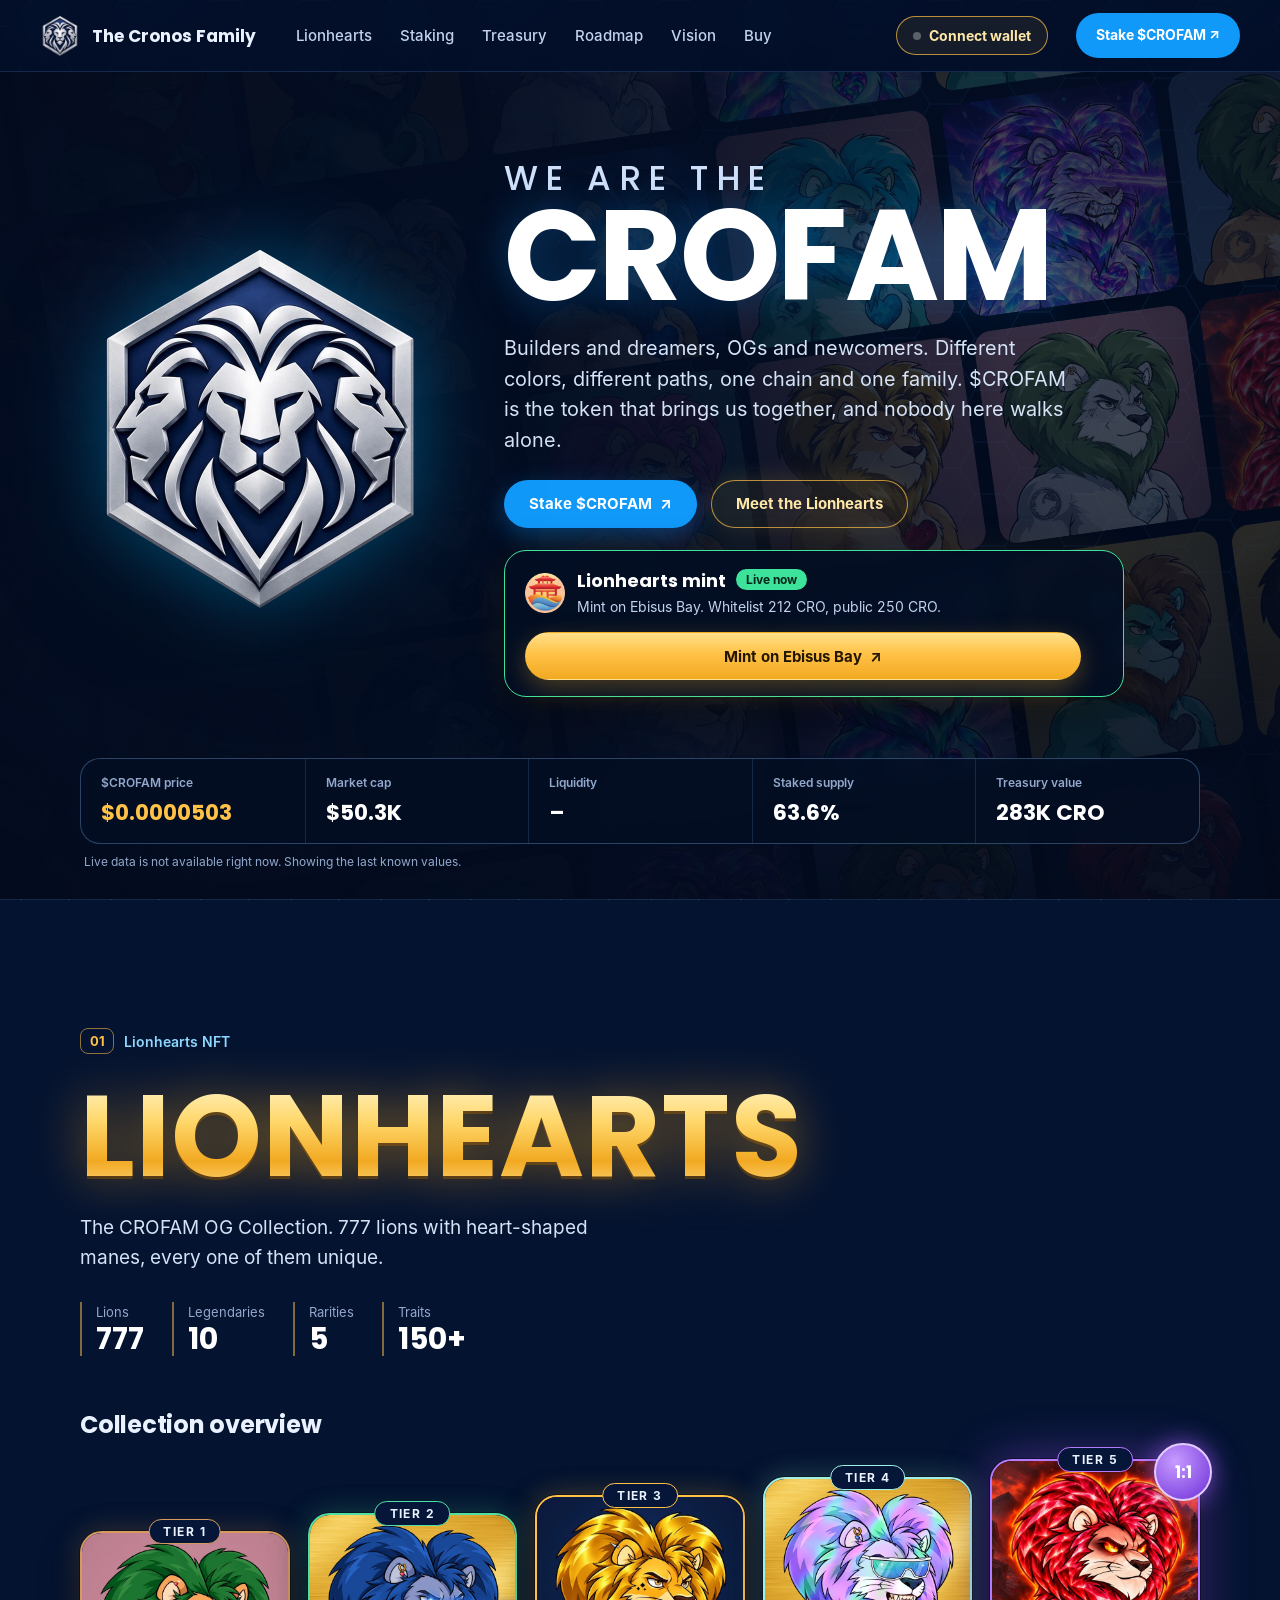
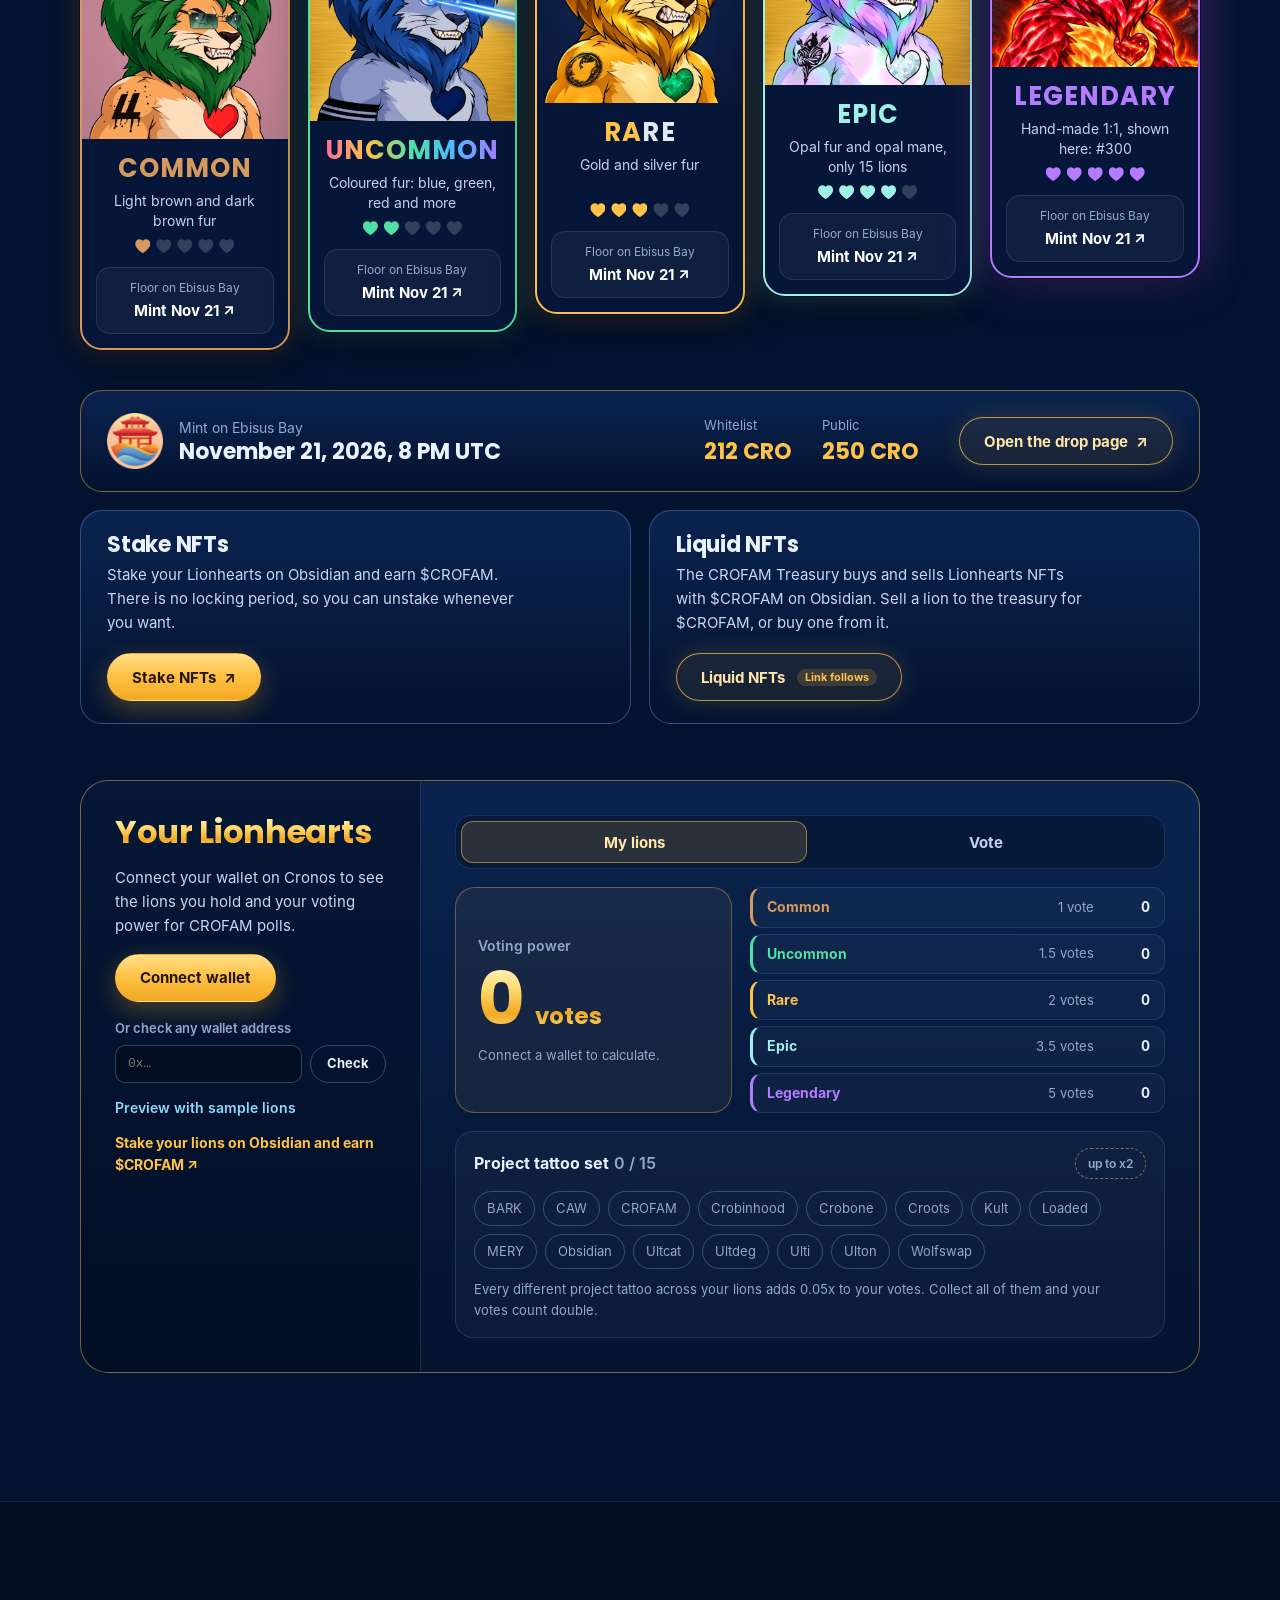
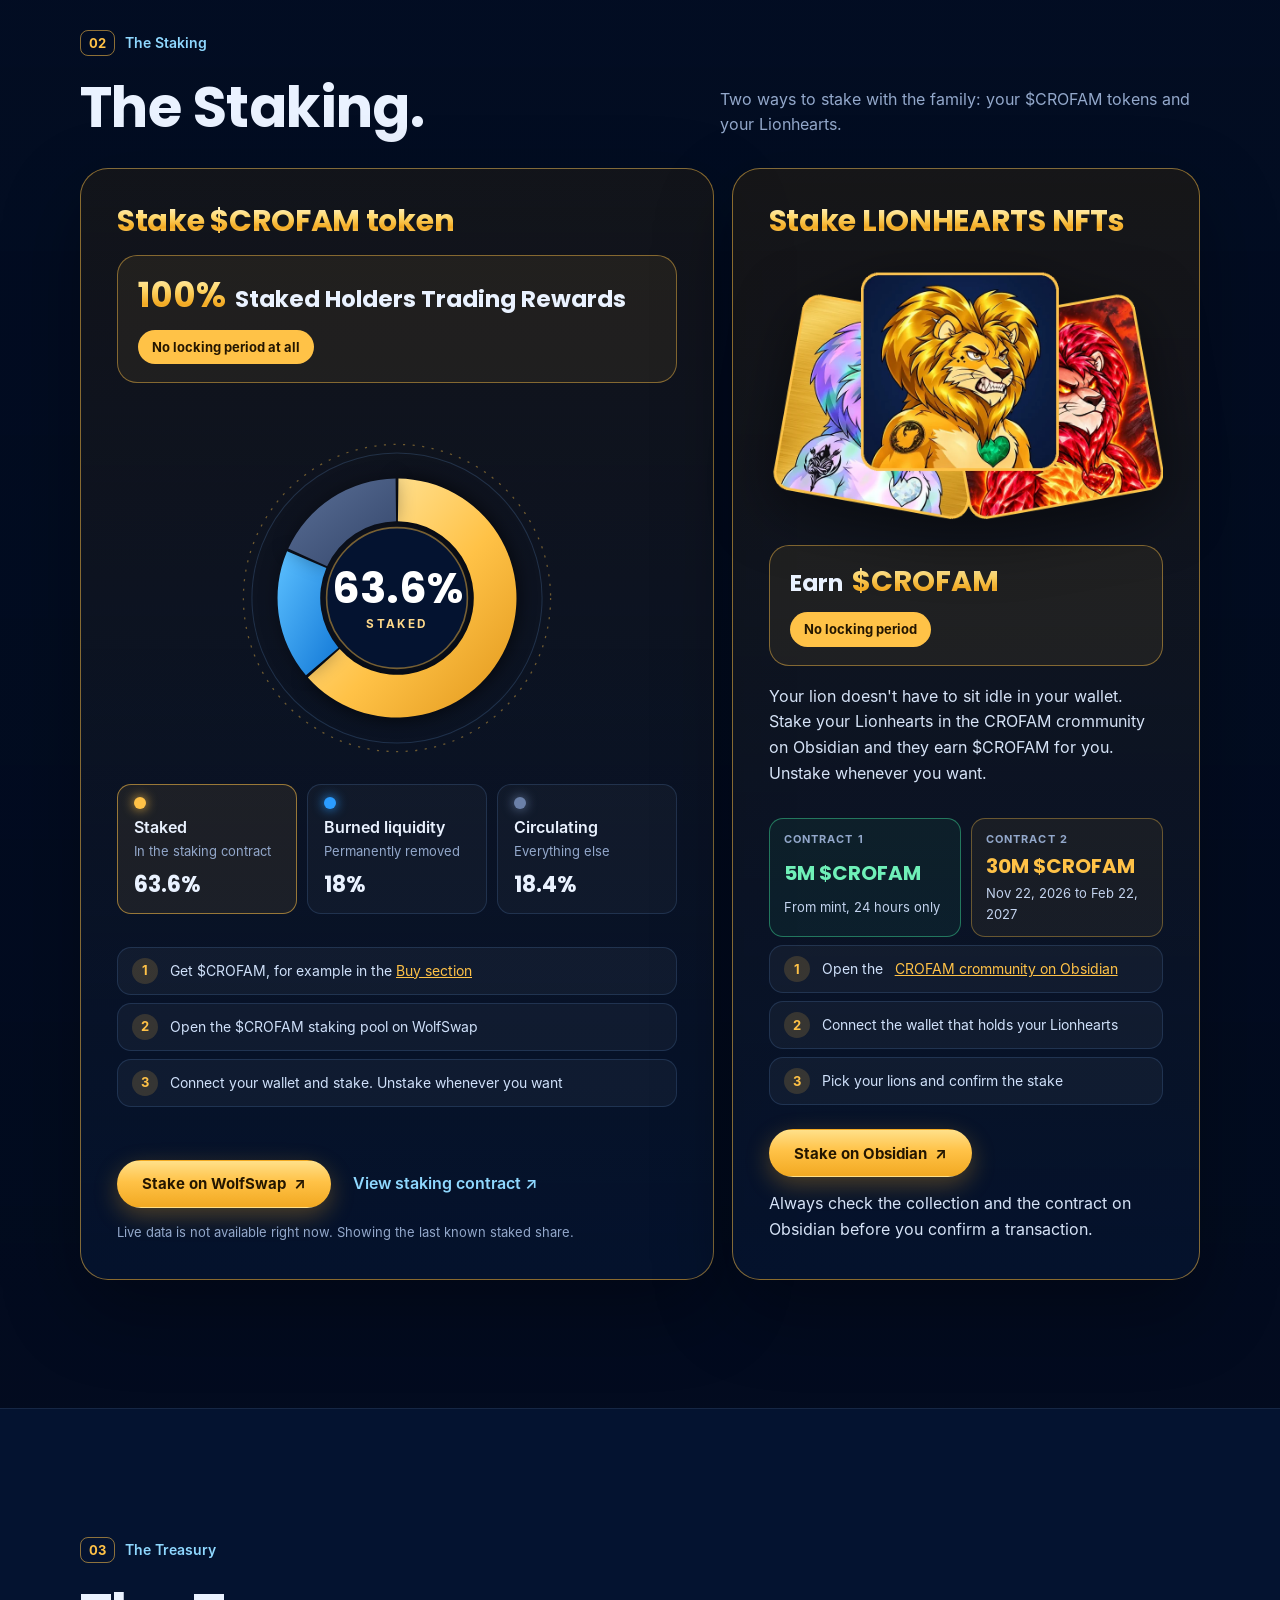
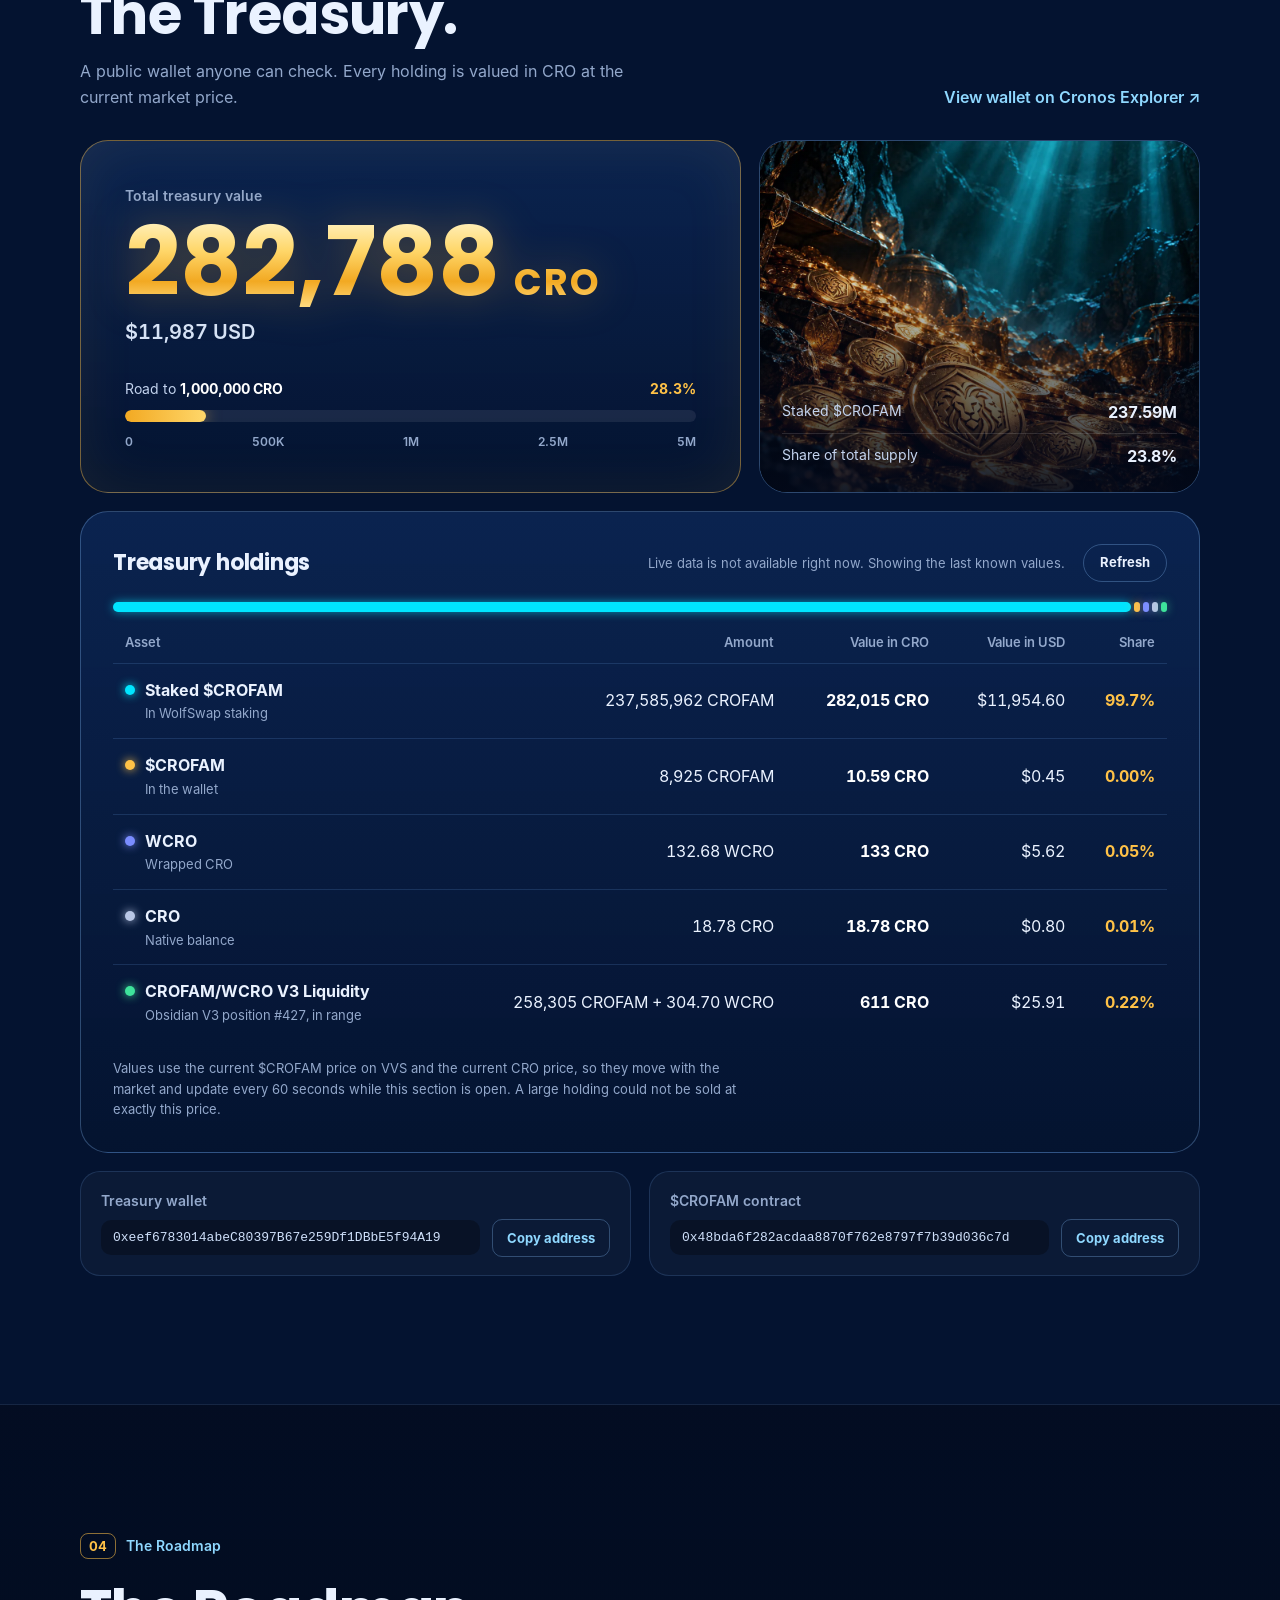
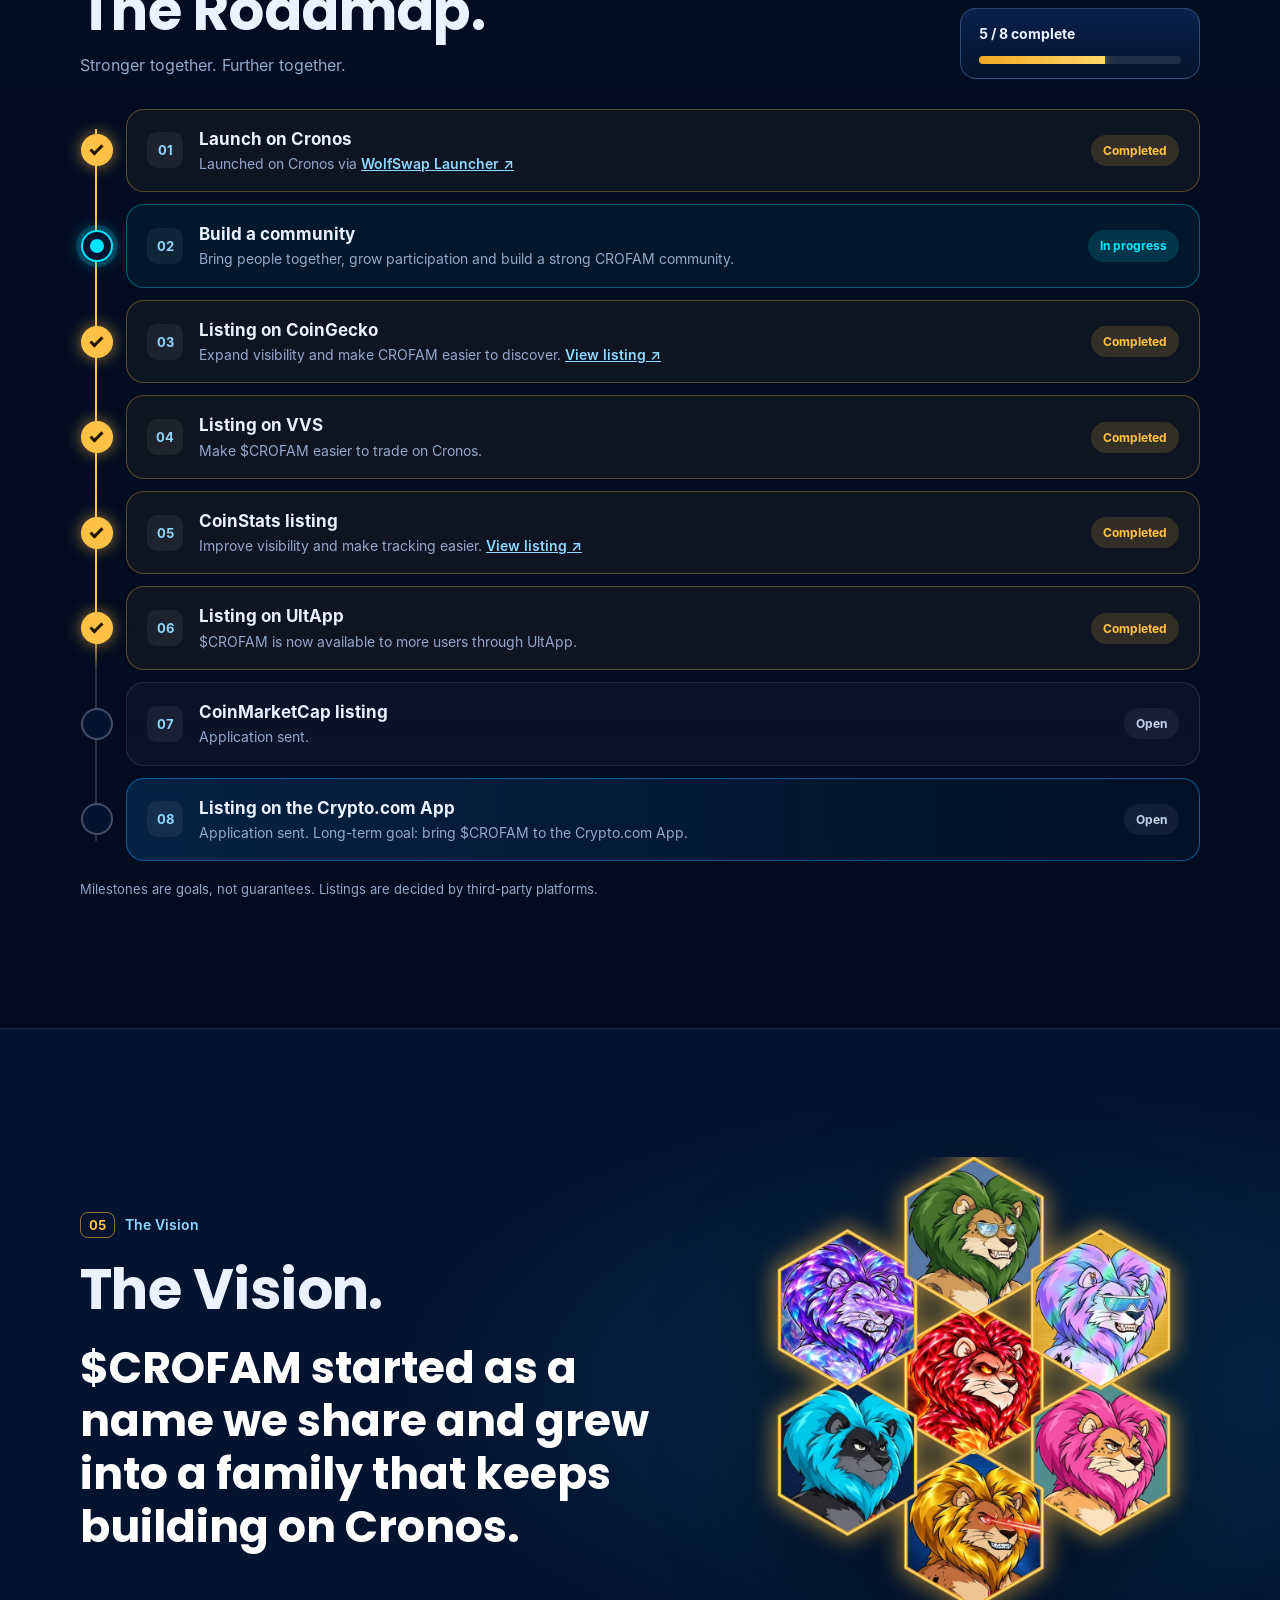
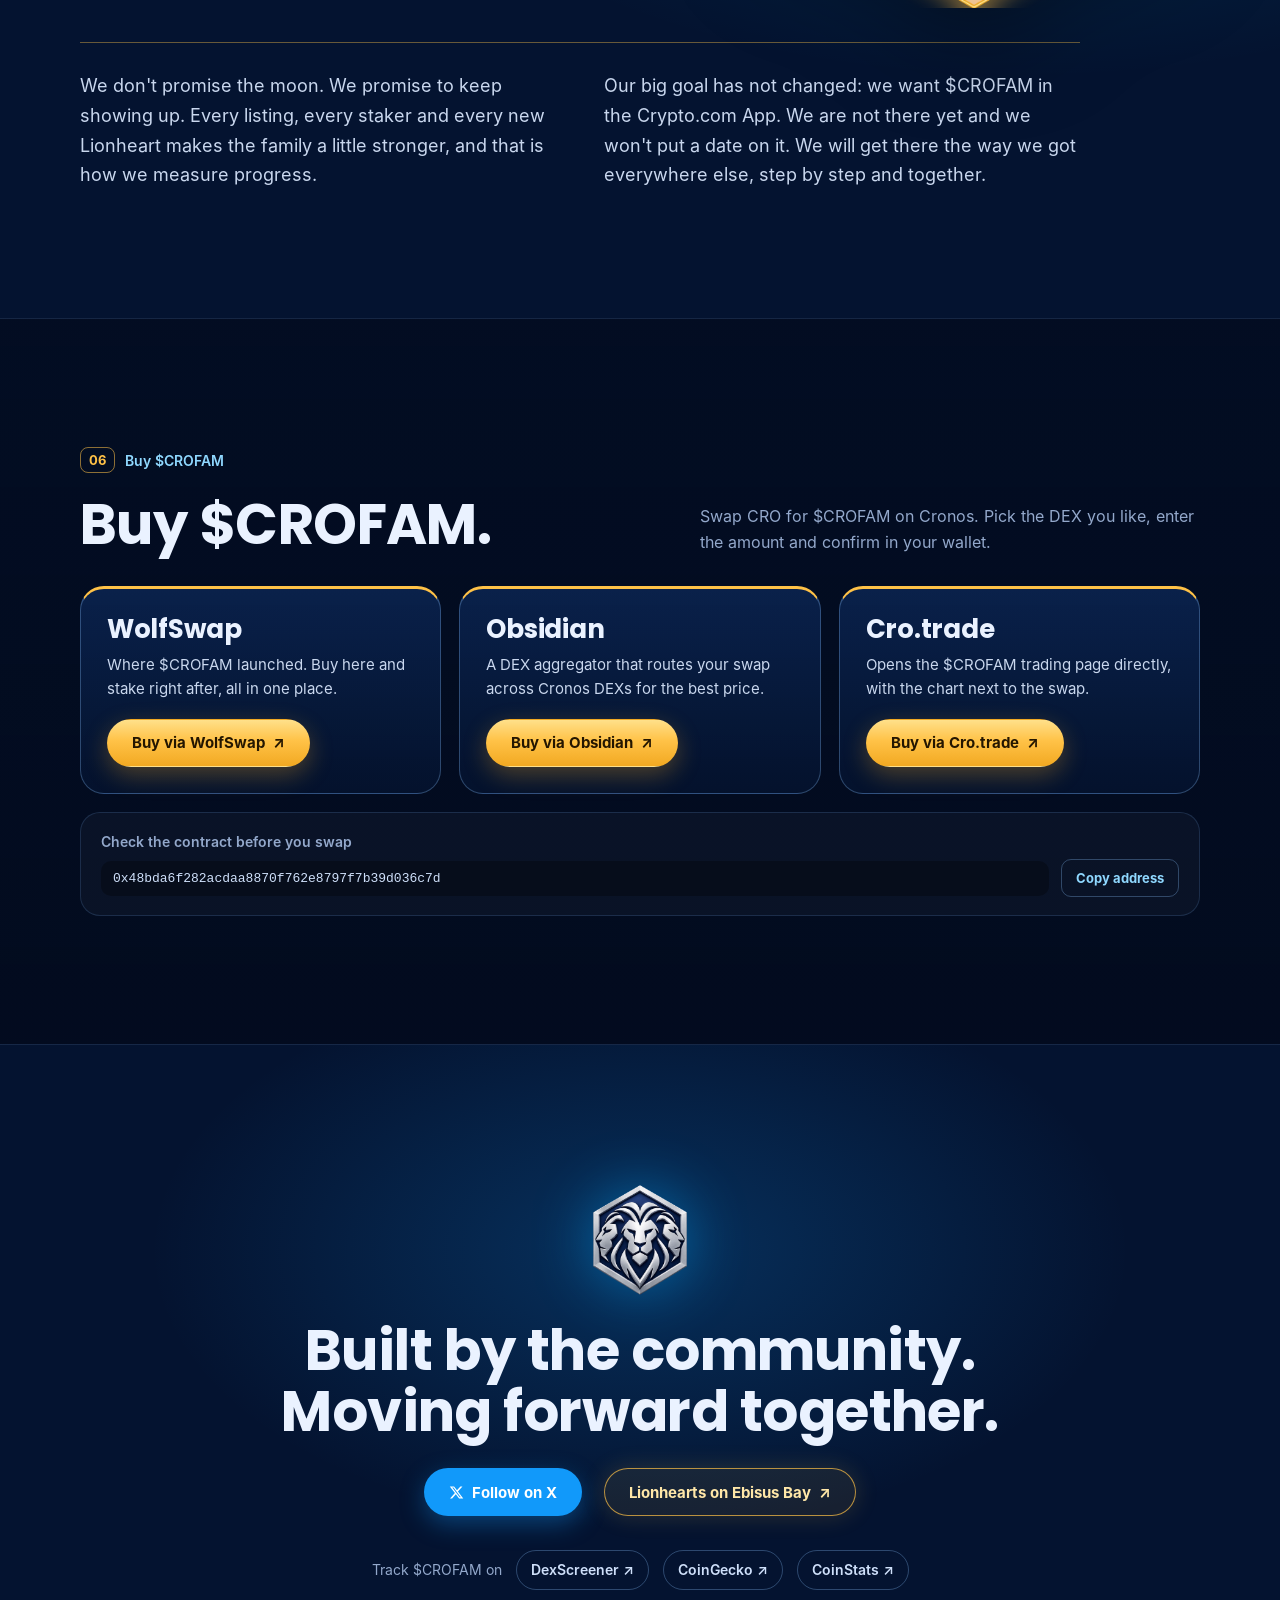
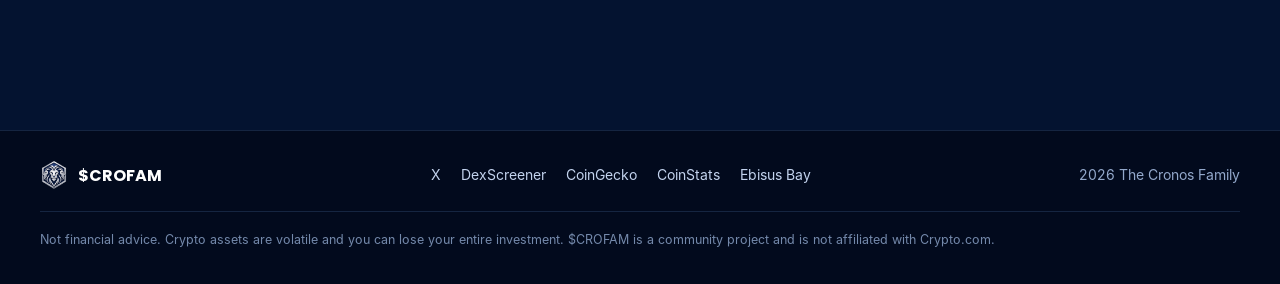
==== commit a1ddd4b1: "Add files via upload" ====
--- a/index.html
+++ b/index.html
@@ -10,12 +10,16 @@
   <meta property="og:title" content="$CROFAM - The Cronos Family">
   <meta property="og:description" content="Stake $CROFAM, follow the public treasury and meet the Lionhearts, the CROFAM OG NFT collection on Cronos.">
   <meta property="og:type" content="website">
-  <meta property="og:image" content="https://thecronosfamily.com/assets/og-image.jpg">
+  <meta property="og:url" content="https://thecronosfamily.com/">
+  <meta property="og:site_name" content="The Cronos Family">
+  <meta property="og:image" content="https://thecronosfamily.com/assets/og-image-v2.jpg">
+  <meta property="og:image:alt" content="We are the CROFAM: Stake $CROFAM, follow the live treasury and meet the Lionhearts on Cronos.">
   <meta property="og:image:width" content="1200">
   <meta property="og:image:height" content="630">
   <meta name="twitter:card" content="summary_large_image">
   <meta name="twitter:title" content="$CROFAM - The Cronos Family">
-  <meta name="twitter:image" content="https://thecronosfamily.com/assets/og-image.jpg">
+  <meta name="twitter:description" content="Stake $CROFAM, follow the public treasury and meet the Lionhearts, the CROFAM OG NFT collection on Cronos.">
+  <meta name="twitter:image" content="https://thecronosfamily.com/assets/og-image-v2.jpg">
   <link rel="preload" href="assets/fonts/poppins-700.woff" as="font" type="font/woff" crossorigin>
   <link rel="preload" href="assets/fonts/inter-400.woff" as="font" type="font/woff" crossorigin>
   <link rel="icon" type="image/png" href="assets/favicon.png">
@@ -66,7 +70,7 @@
               <img src="assets/ebisusbay.png" alt="" width="40" height="40">
               <div>
                 <p class="mint-title" id="mint-title">Lionhearts mint</p>
-                <p class="mint-sub" id="mint-sub">Nov 21, 8 PM UTC on Ebisus Bay. Whitelist 210 CRO, public 250 CRO.</p>
+                <p class="mint-sub" id="mint-sub">Nov 21, 8 PM UTC on Ebisus Bay. Whitelist 212 CRO, public 250 CRO.</p>
               </div>
             </div>
             <div class="countdown" id="mint-countdown" role="timer" aria-label="Time until the Lionhearts mint">
@@ -203,7 +207,7 @@
             </div>
           </div>
           <dl class="mint-prices">
-            <div><dt>Whitelist</dt><dd>210 CRO</dd></div>
+            <div><dt>Whitelist</dt><dd>212 CRO</dd></div>
             <div><dt>Public</dt><dd>250 CRO</dd></div>
           </dl>
           <a class="button button-gold" href="https://app.ebisusbay.com/drops/lionhearts" target="_blank" rel="noopener noreferrer">Open the drop page <span aria-hidden="true">↗</span></a>
@@ -243,6 +247,7 @@
             </form>
             <p class="vault-status" id="vault-status" role="status"></p>
             <button class="text-link vault-demo" type="button" id="vault-demo" hidden>Preview with sample lions</button>
+            <a class="vault-stake" href="https://obsidian.finance/crommunities/mze4cgr9rXulJDyJAkos/nfts" target="_blank" rel="noopener noreferrer">Stake your lions on Obsidian and earn $CROFAM <span aria-hidden="true">↗</span></a>
           </div>
 
           <div class="vault-main">
@@ -345,8 +350,12 @@
               <span class="promise-badge">No locking period</span>
             </div>
             <p>Your lion doesn't have to sit idle in your wallet. Stake your Lionhearts in the CROFAM crommunity on Obsidian and they earn $CROFAM for you. Unstake whenever you want.</p>
+            <ul class="nft-pools">
+              <li><span class="pool-tag">Contract 1</span><strong>5M $CROFAM</strong><small>From mint, 24 hours only</small></li>
+              <li><span class="pool-tag">Contract 2</span><strong>30M $CROFAM</strong><small>Nov 22, 2026 to Feb 22, 2027</small></li>
+            </ul>
             <ul class="stake-steps">
-              <li>Open the CROFAM crommunity on Obsidian</li>
+              <li>Open the <a href="https://obsidian.finance/crommunities/mze4cgr9rXulJDyJAkos/nfts" target="_blank" rel="noopener noreferrer">CROFAM crommunity on Obsidian</a></li>
               <li>Connect the wallet that holds your Lionhearts</li>
               <li>Pick your lions and confirm the stake</li>
             </ul>
--- a/styles.css
+++ b/styles.css
@@ -421,6 +421,16 @@
 .vision-top { display: grid; grid-template-columns: minmax(0, 1.15fr) minmax(0, .85fr); gap: 20px 56px; align-items: center; }
 .vision-art { width: 100%; max-width: 460px; justify-self: end; filter: drop-shadow(0 24px 50px rgba(0, 0, 0, .5)); }
 .stake-steps a { color: var(--gold); }
+
+.nft-pools { display: grid; grid-template-columns: 1fr 1fr; gap: 10px; margin: 16px 0 4px; padding: 0; list-style: none; }
+.nft-pools li { display: grid; gap: 2px; padding: 12px 14px; border-radius: 14px; background: rgba(255, 194, 71, .06); border: 1px solid rgba(255, 194, 71, .35); }
+.nft-pools li:first-child { background: rgba(62, 227, 155, .06); border-color: rgba(62, 227, 155, .45); }
+.pool-tag { font-size: 11px; font-weight: 800; letter-spacing: .1em; text-transform: uppercase; color: var(--muted); }
+.nft-pools strong { font: 700 20px var(--display); color: var(--gold); white-space: nowrap; }
+.nft-pools li:first-child strong { color: #6ff0b8; }
+.nft-pools small { font-size: 13px; color: #c3d3ee; }
+.vault-stake { align-self: flex-start; font-size: 14px; font-weight: 700; color: var(--gold); text-decoration: none; }
+.vault-stake:hover { text-decoration: underline; }
 
 /* ---------- Umfragen ---------- */
 .sr-only { position: absolute; width: 1px; height: 1px; padding: 0; margin: -1px; overflow: hidden; clip: rect(0 0 0 0); white-space: nowrap; border: 0; }
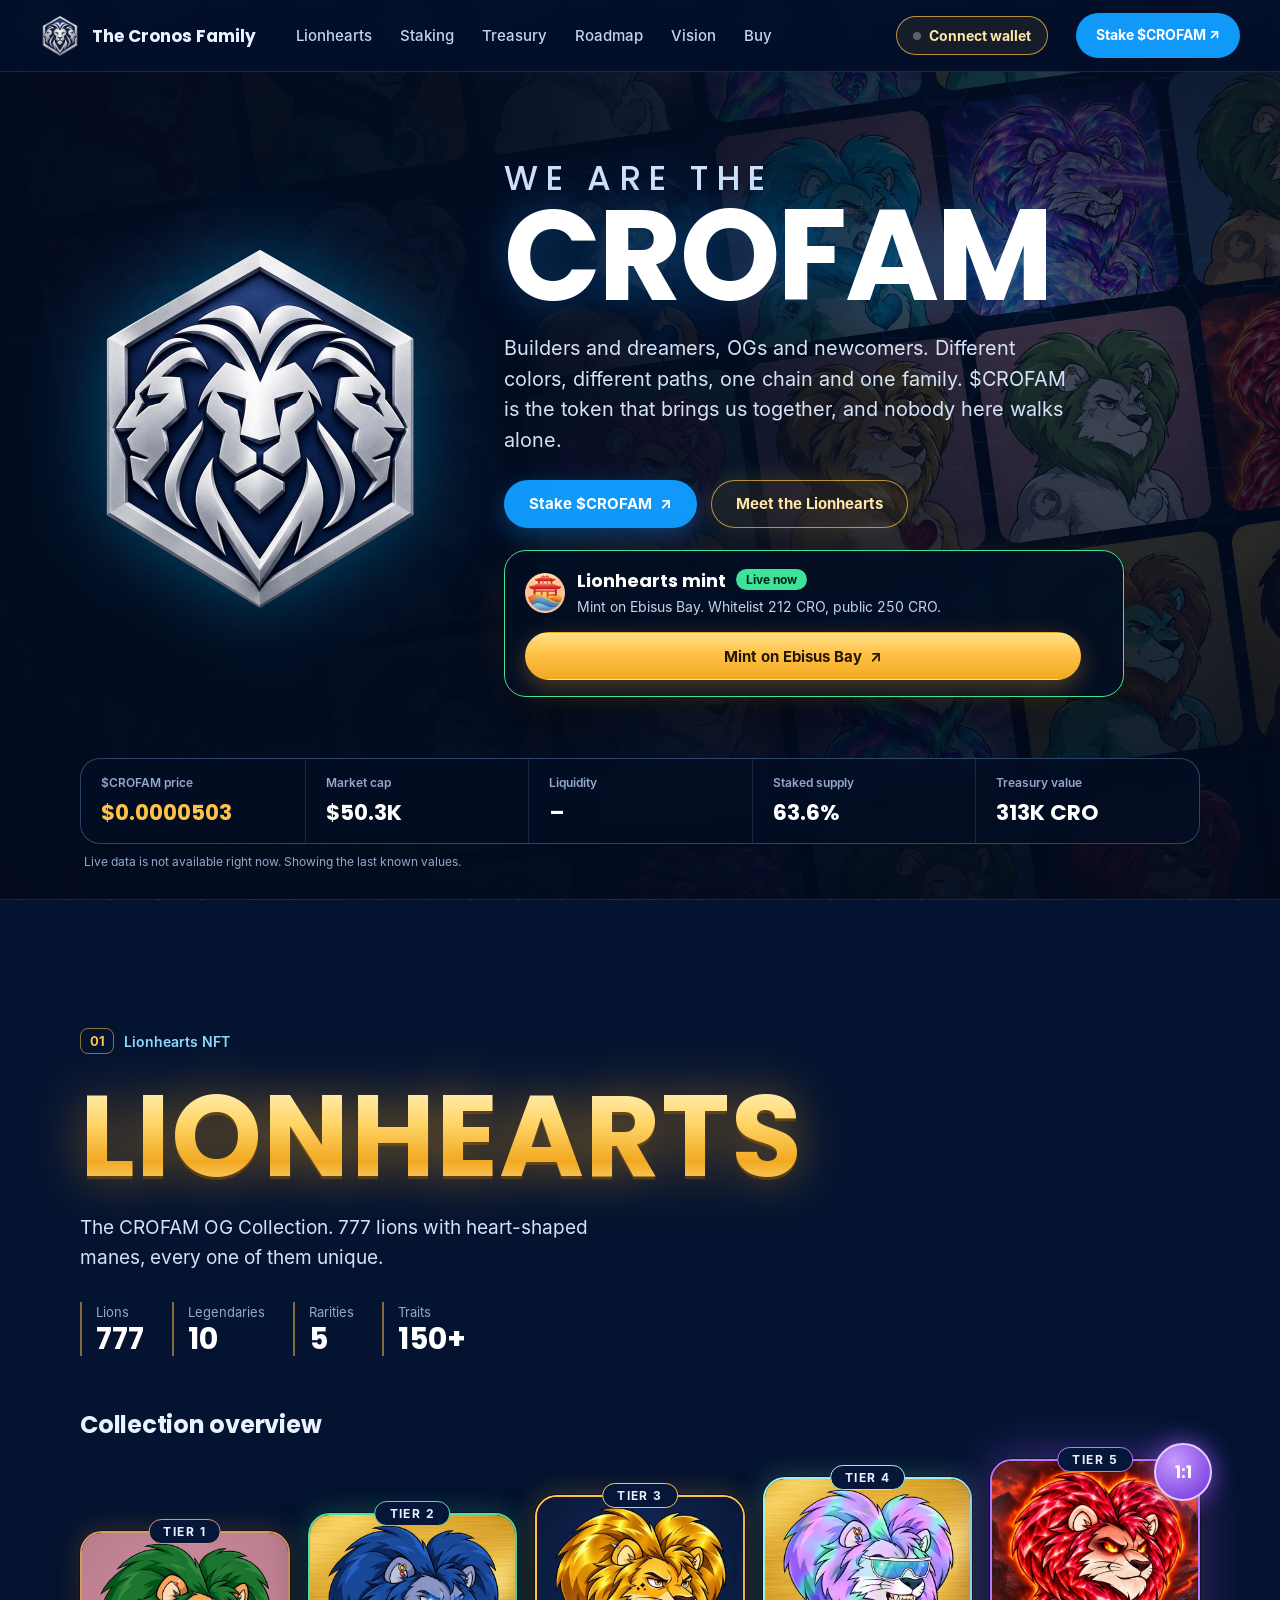
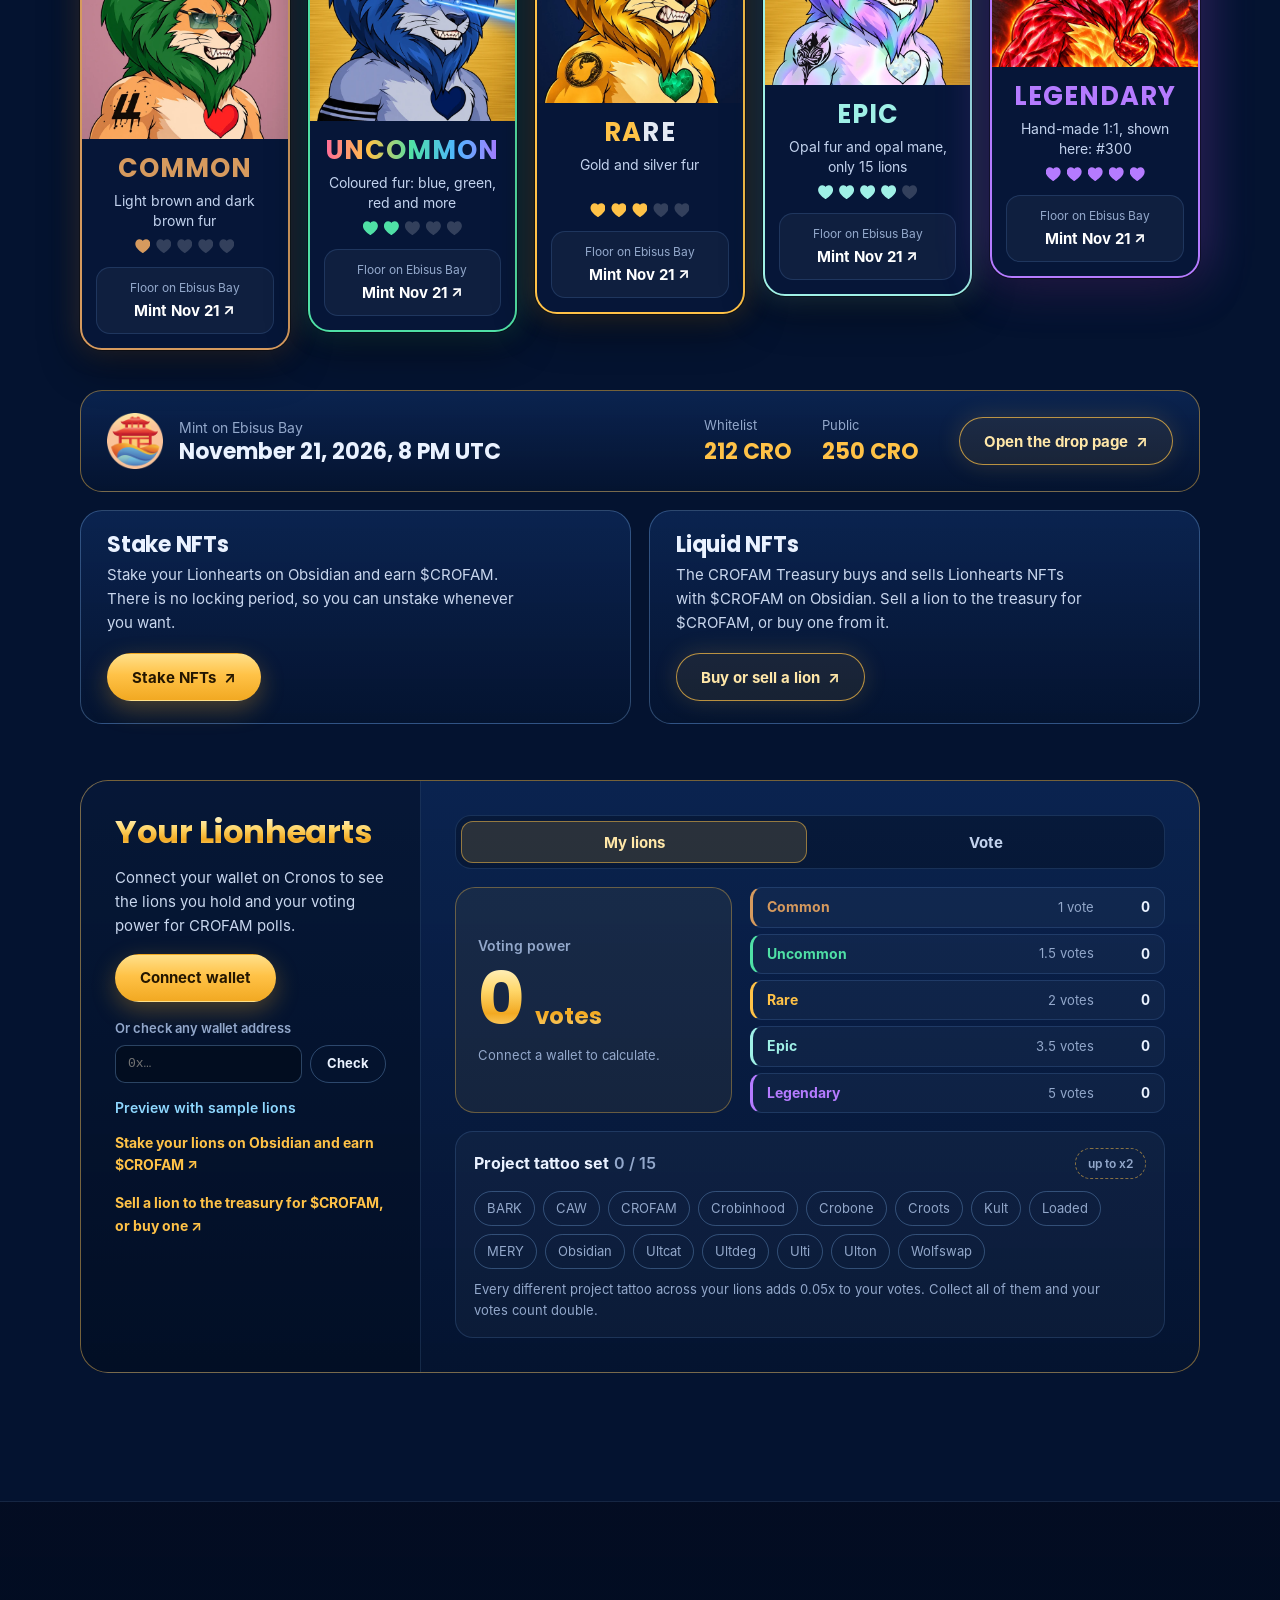
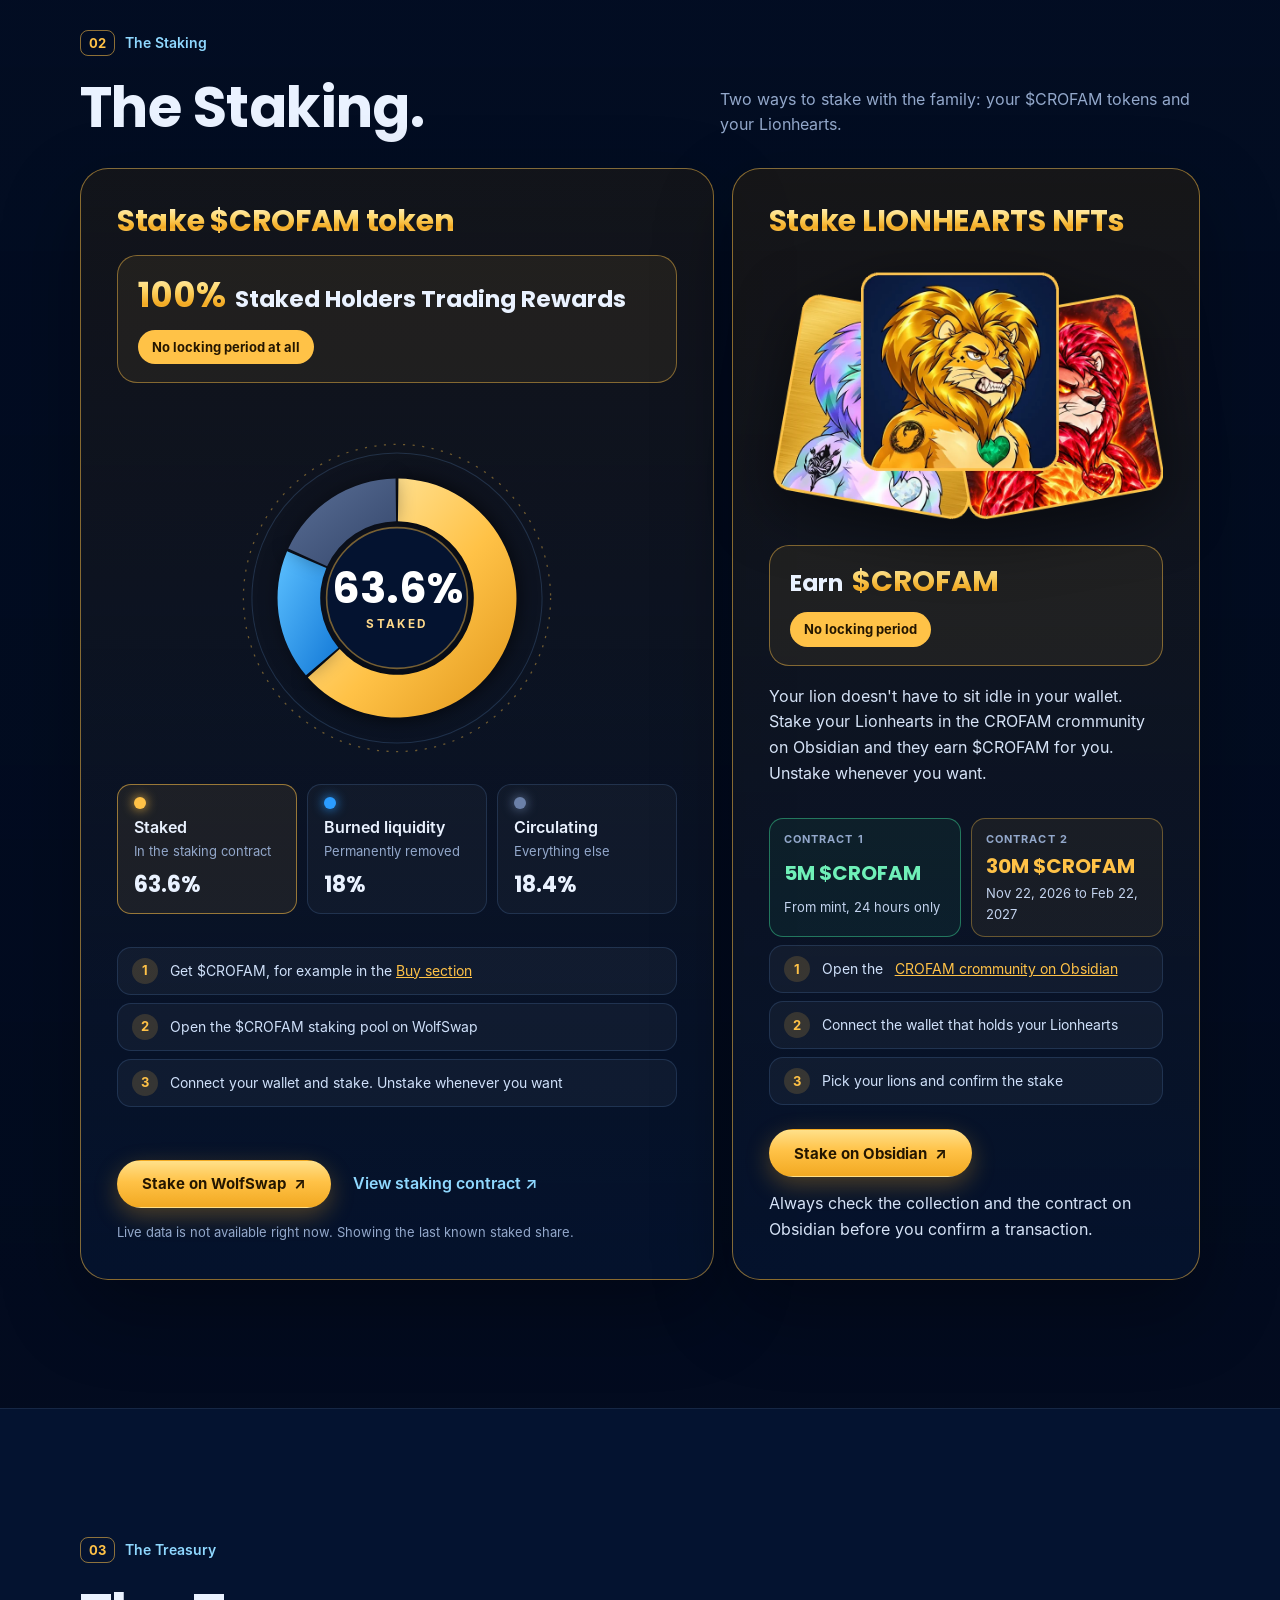
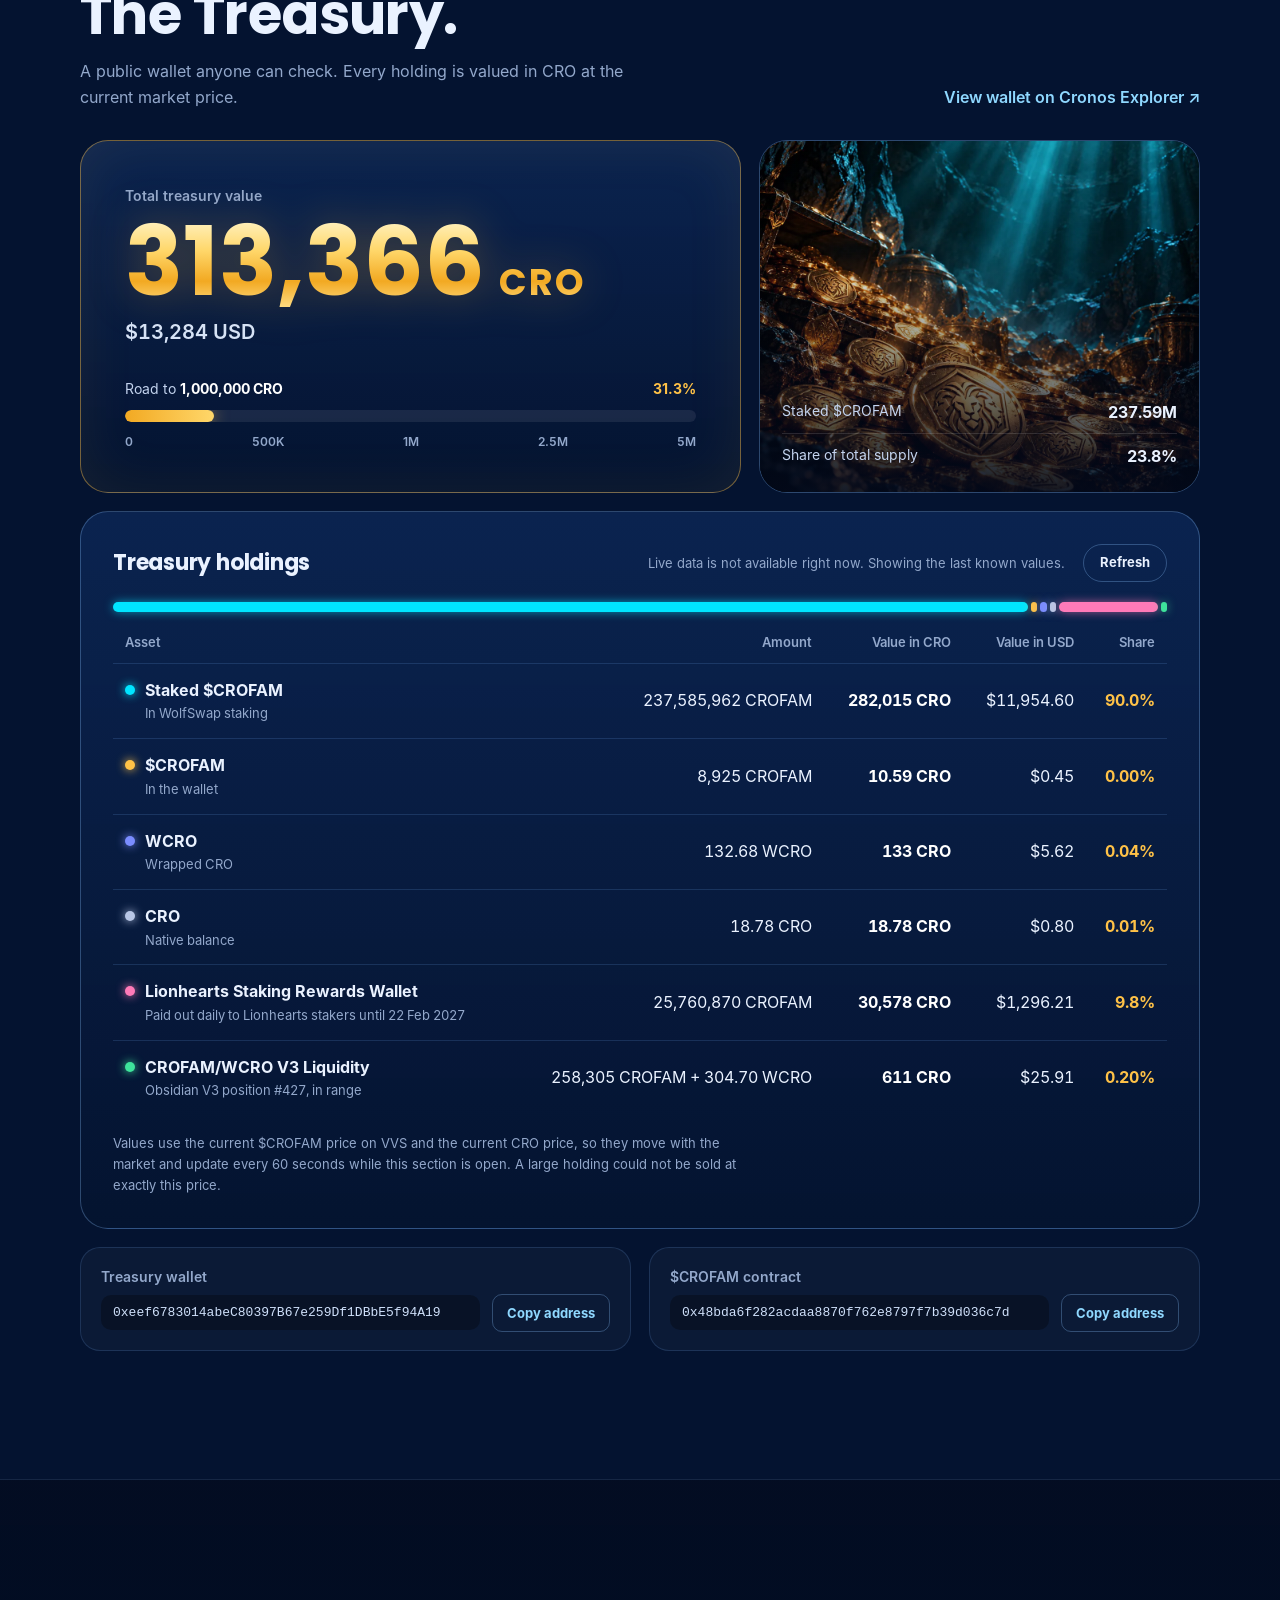
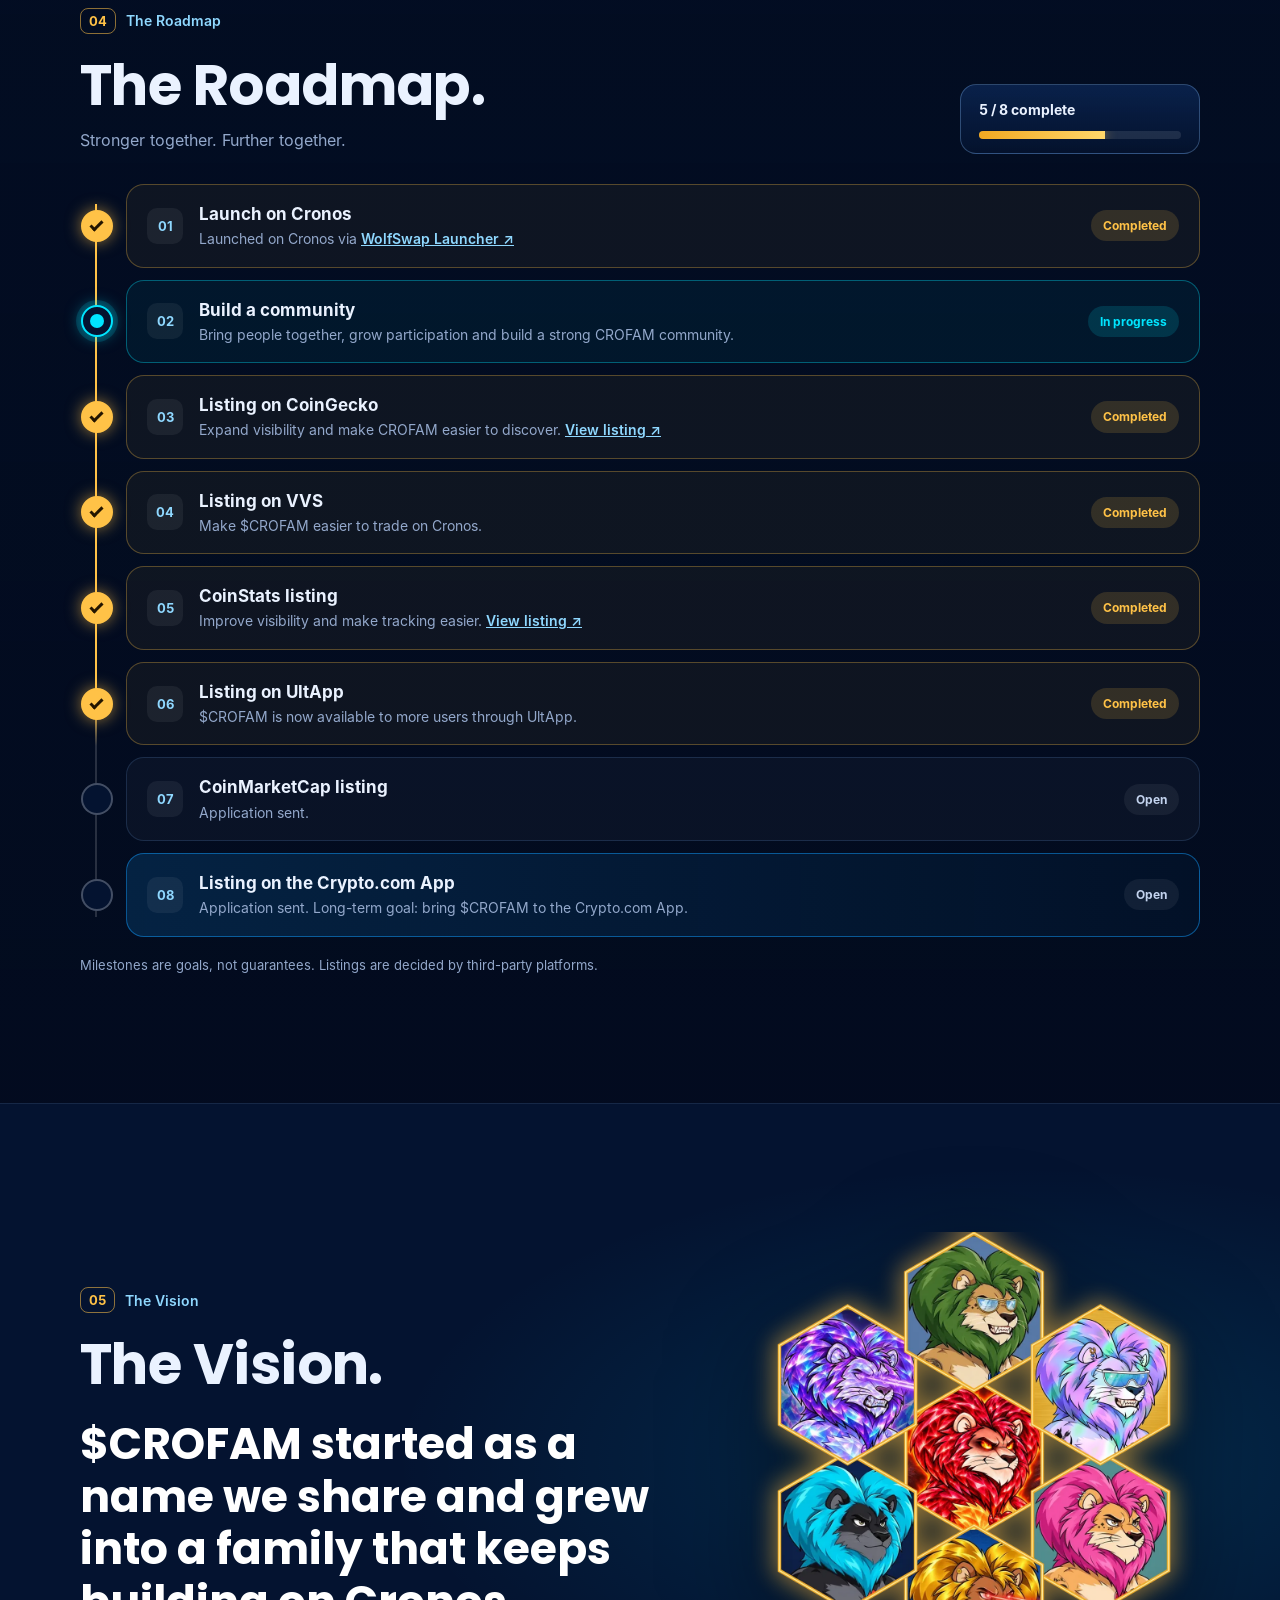
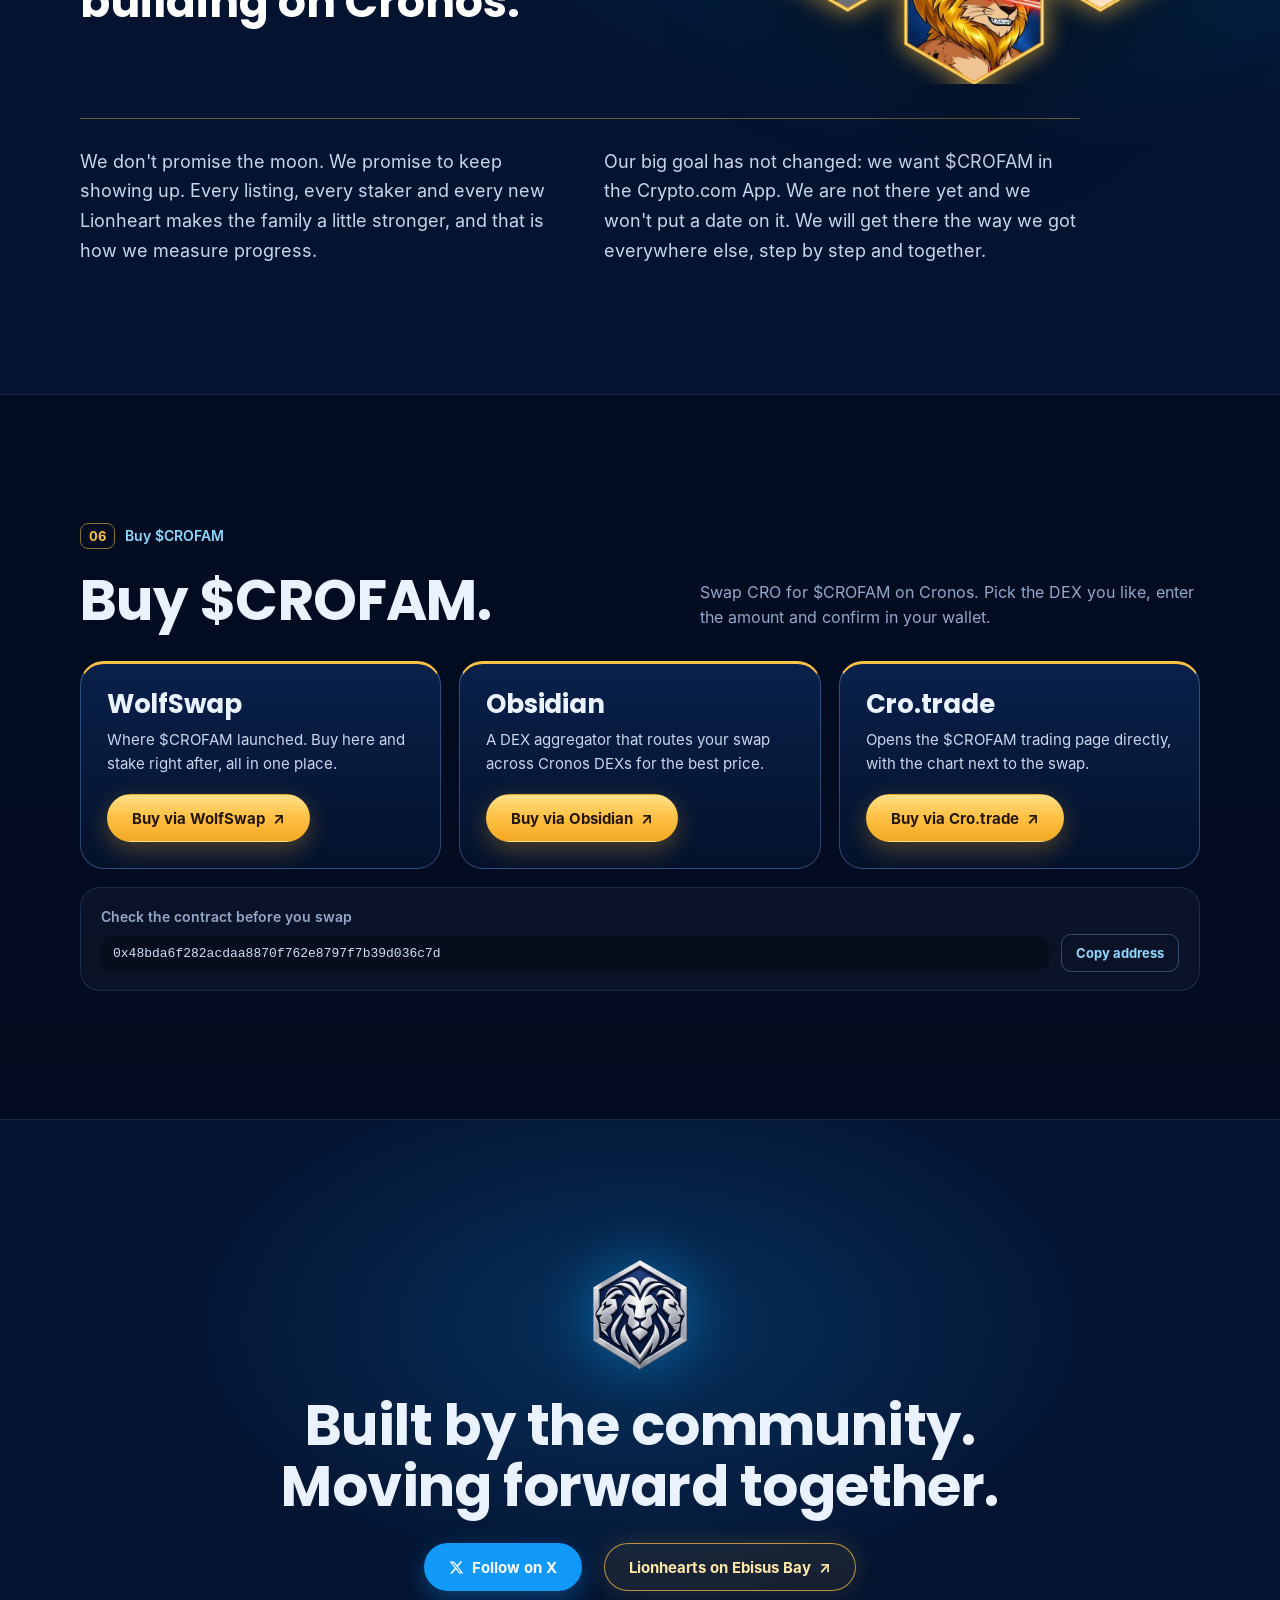
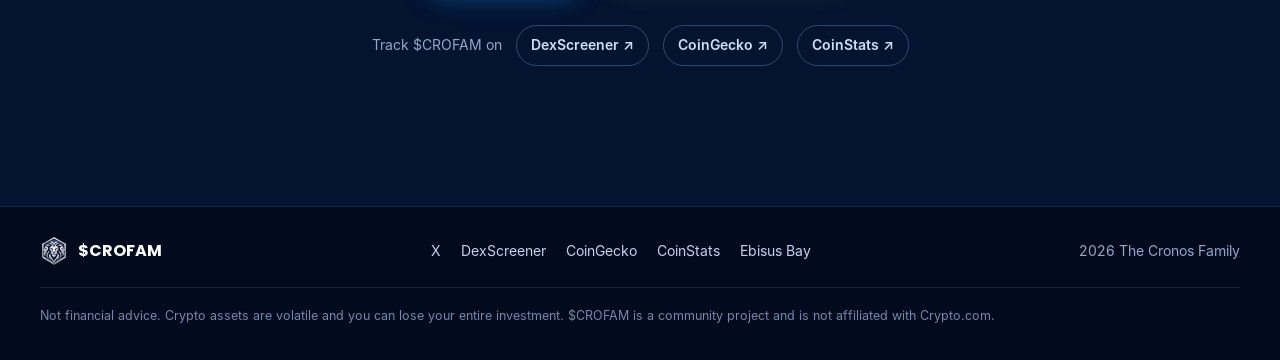
==== commit 48030858: "Add files via upload" ====
--- a/index.html
+++ b/index.html
@@ -226,7 +226,7 @@
               <h3>Liquid NFTs</h3>
               <p>The CROFAM Treasury buys and sells Lionhearts NFTs with $CROFAM on Obsidian. Sell a lion to the treasury for $CROFAM, or buy one from it.</p>
             </div>
-            <a class="button button-gold" id="liquid-link" href="https://obsidian.finance/" target="_blank" rel="noopener noreferrer" data-pending>Liquid NFTs <span class="soon">Link follows</span></a>
+            <a class="button button-gold" id="liquid-link" href="https://obsidian.finance/liquid-nfts/lionhearts-crofam" target="_blank" rel="noopener noreferrer">Buy or sell a lion <span aria-hidden="true">↗</span></a>
           </article>
         </div>
 
@@ -248,6 +248,7 @@
             <p class="vault-status" id="vault-status" role="status"></p>
             <button class="text-link vault-demo" type="button" id="vault-demo" hidden>Preview with sample lions</button>
             <a class="vault-stake" href="https://obsidian.finance/crommunities/mze4cgr9rXulJDyJAkos/nfts" target="_blank" rel="noopener noreferrer">Stake your lions on Obsidian and earn $CROFAM <span aria-hidden="true">↗</span></a>
+            <a class="vault-stake" href="https://obsidian.finance/liquid-nfts/lionhearts-crofam" target="_blank" rel="noopener noreferrer">Sell a lion to the treasury for $CROFAM, or buy one <span aria-hidden="true">↗</span></a>
           </div>
 
           <div class="vault-main">
--- a/styles.css
+++ b/styles.css
@@ -747,3 +747,6 @@
   .tiers-grid .floor strong { font-size: 11.5px; }
   .tiers-grid .one-of-one { top: -12px; right: -6px; width: 34px; height: 34px; font-size: 11px; }
 }
+
+/* Anzahl doppelter Projekt-Tattoos */
+.tat-n { color: var(--gold); font-weight: 800; }
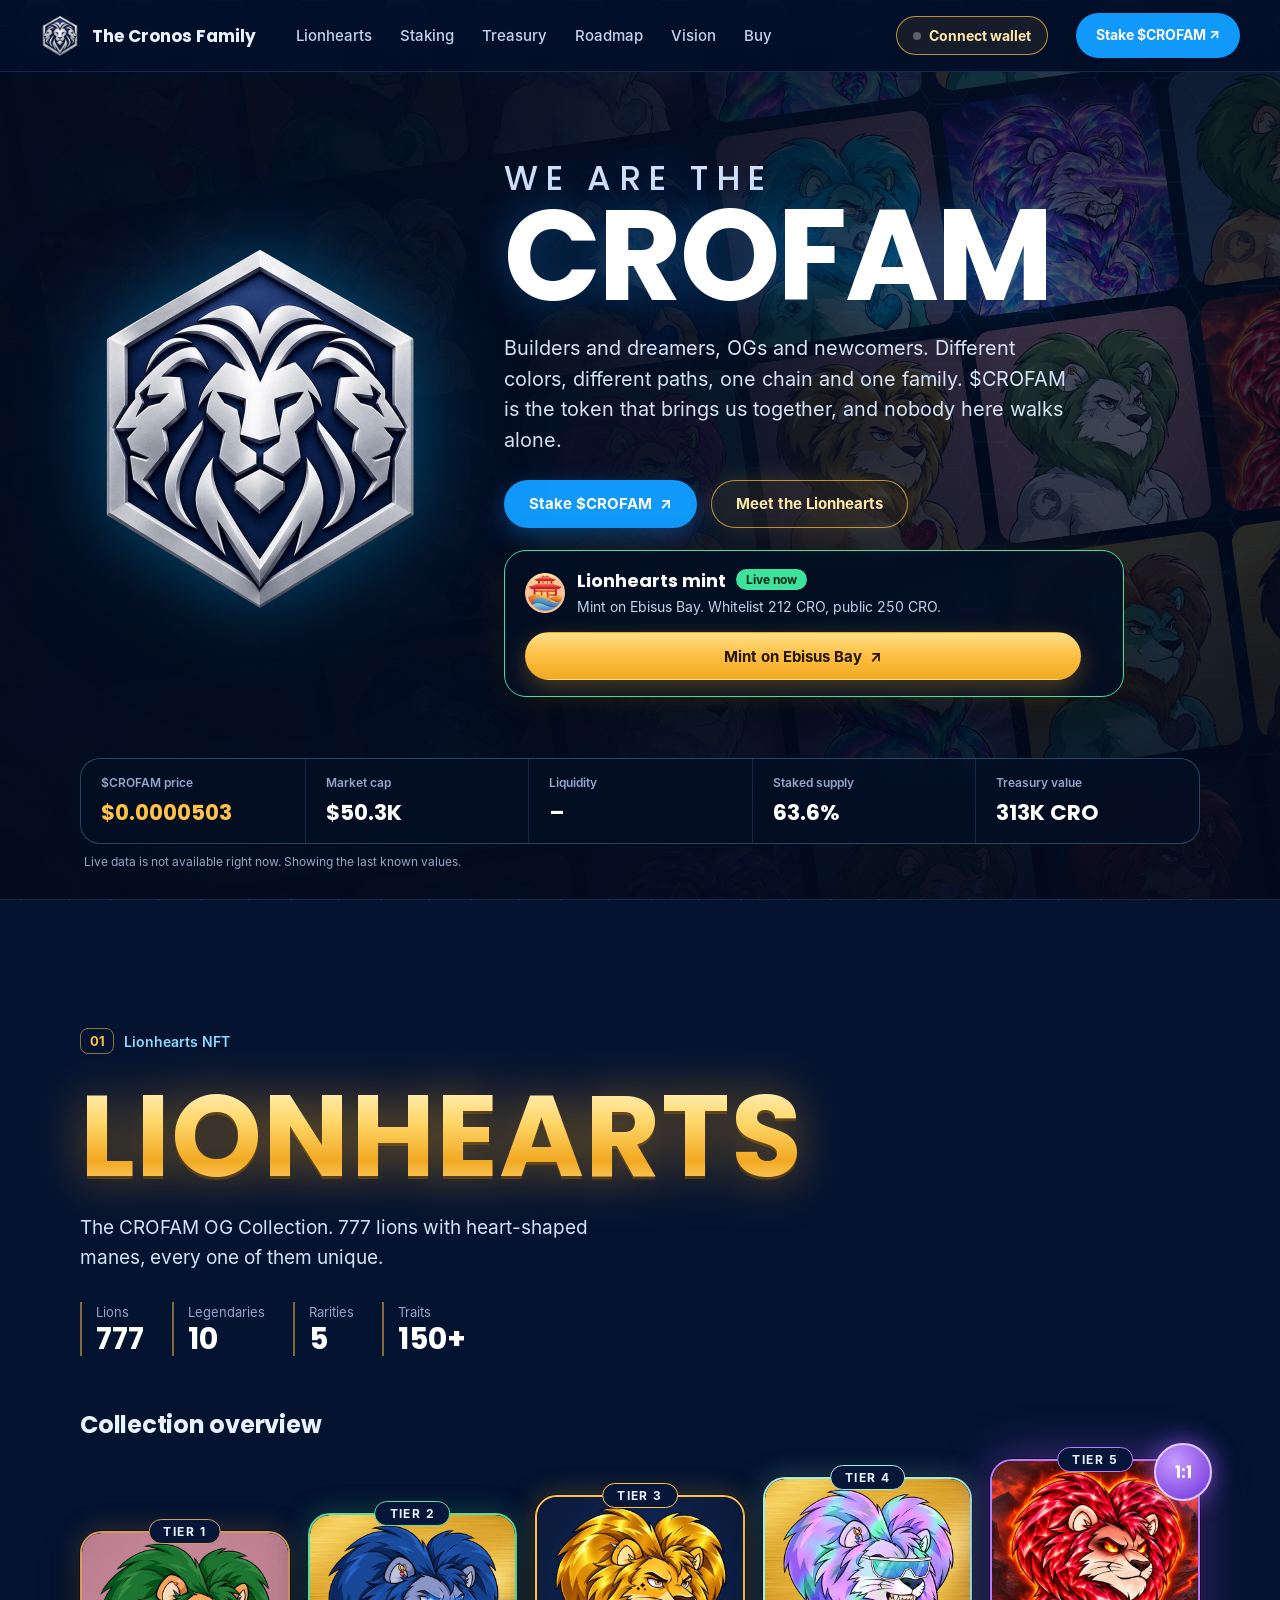
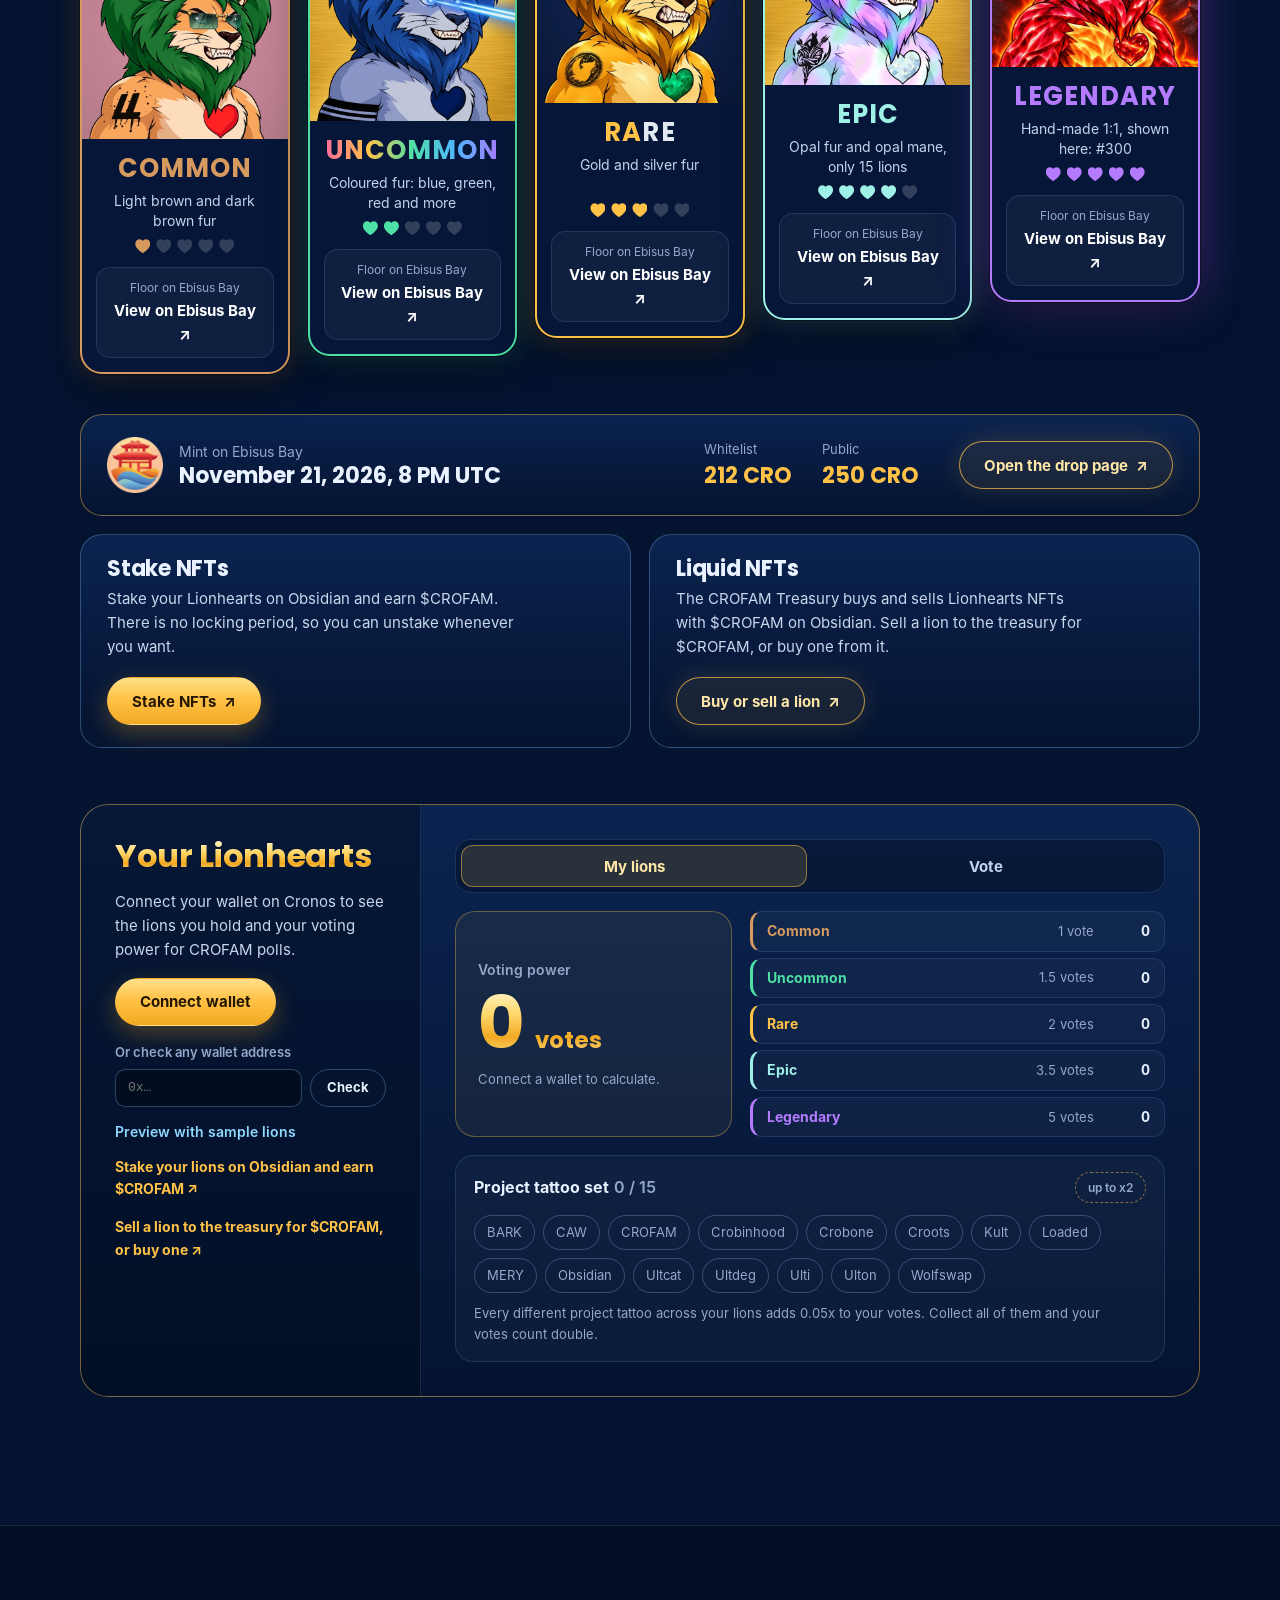
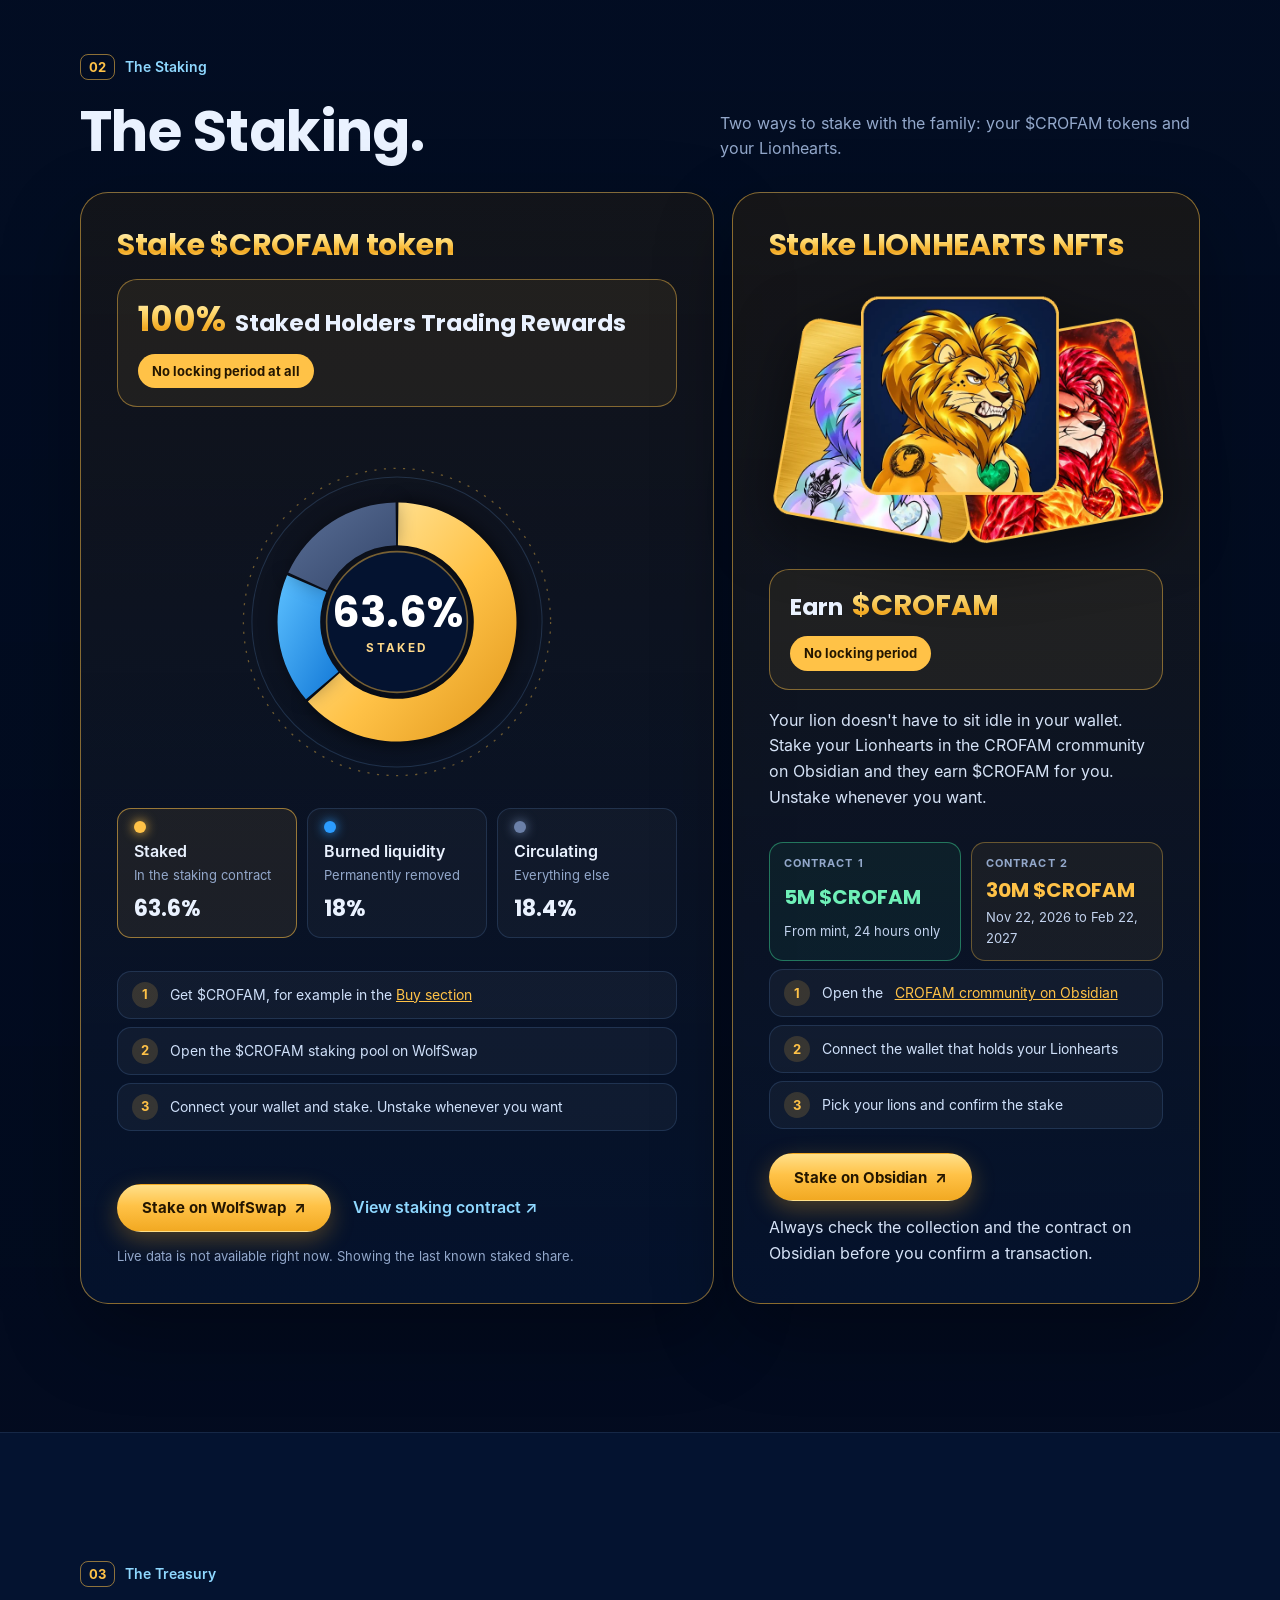
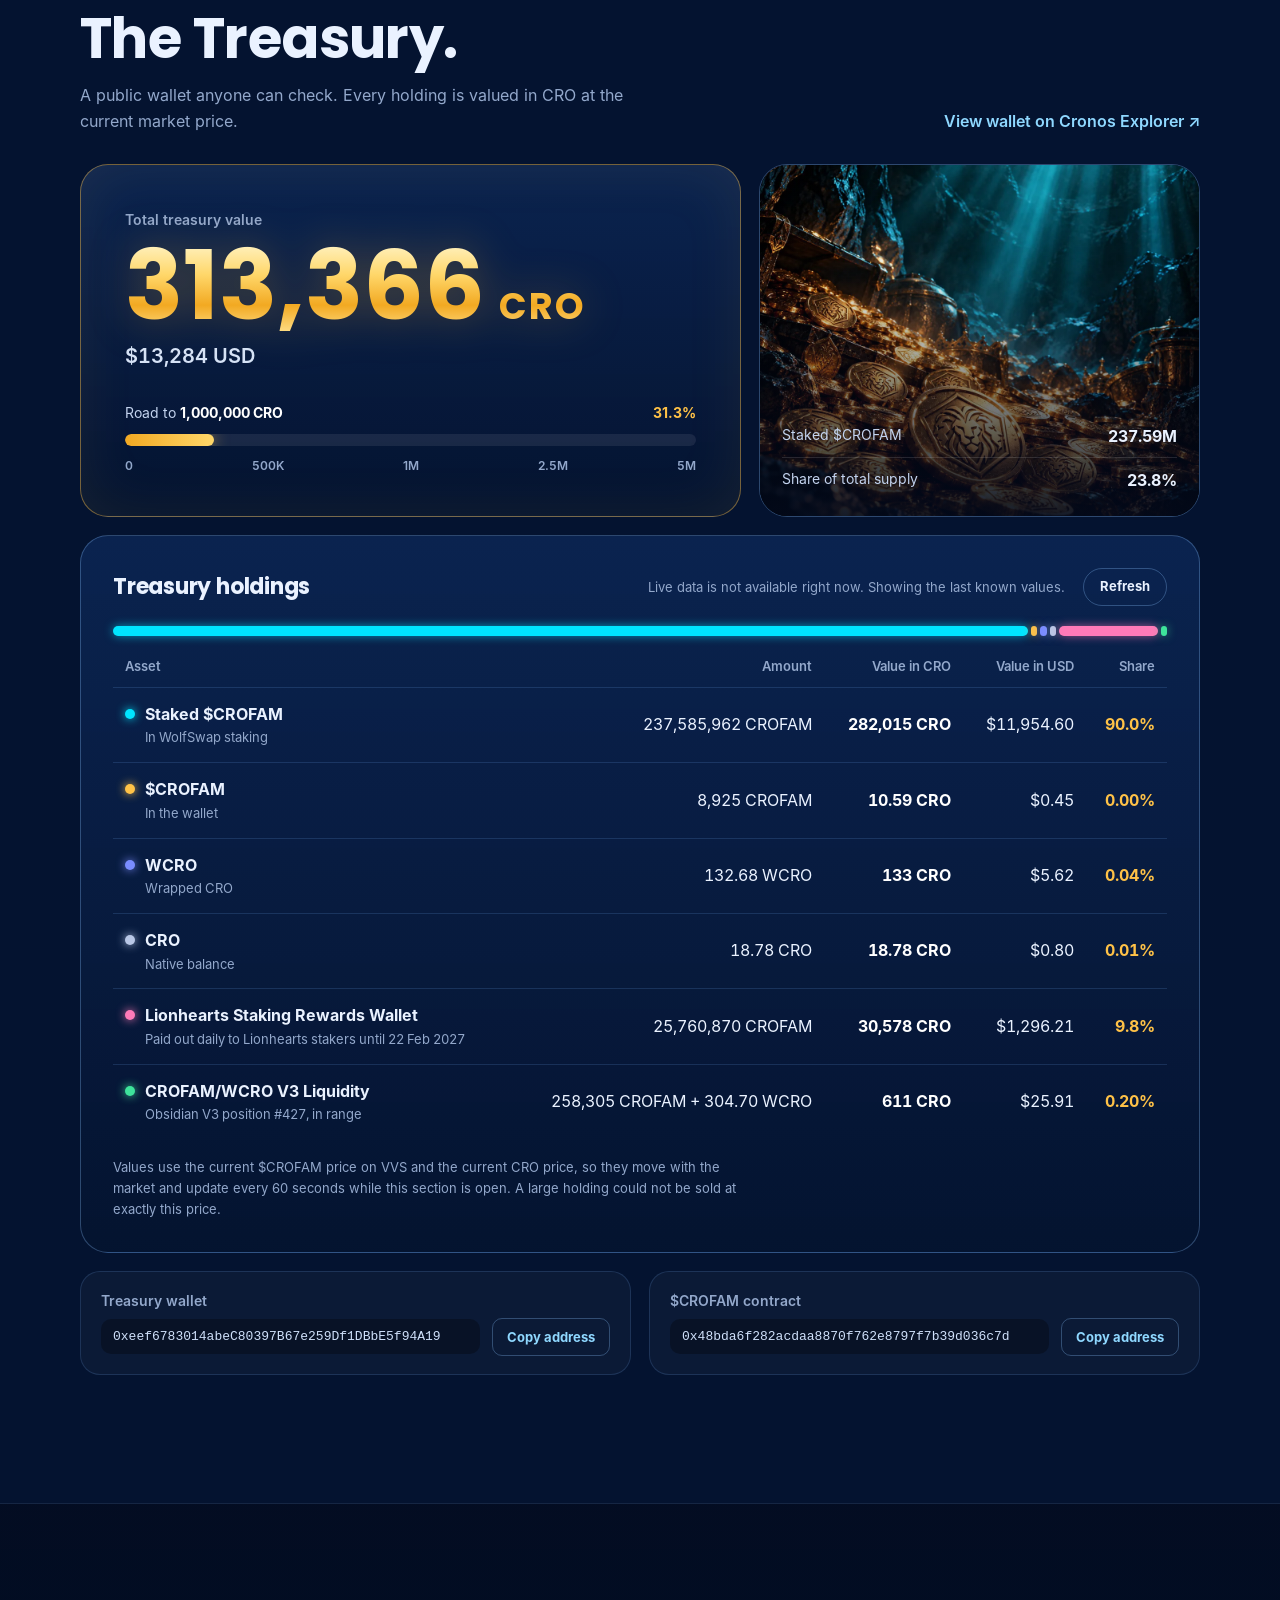
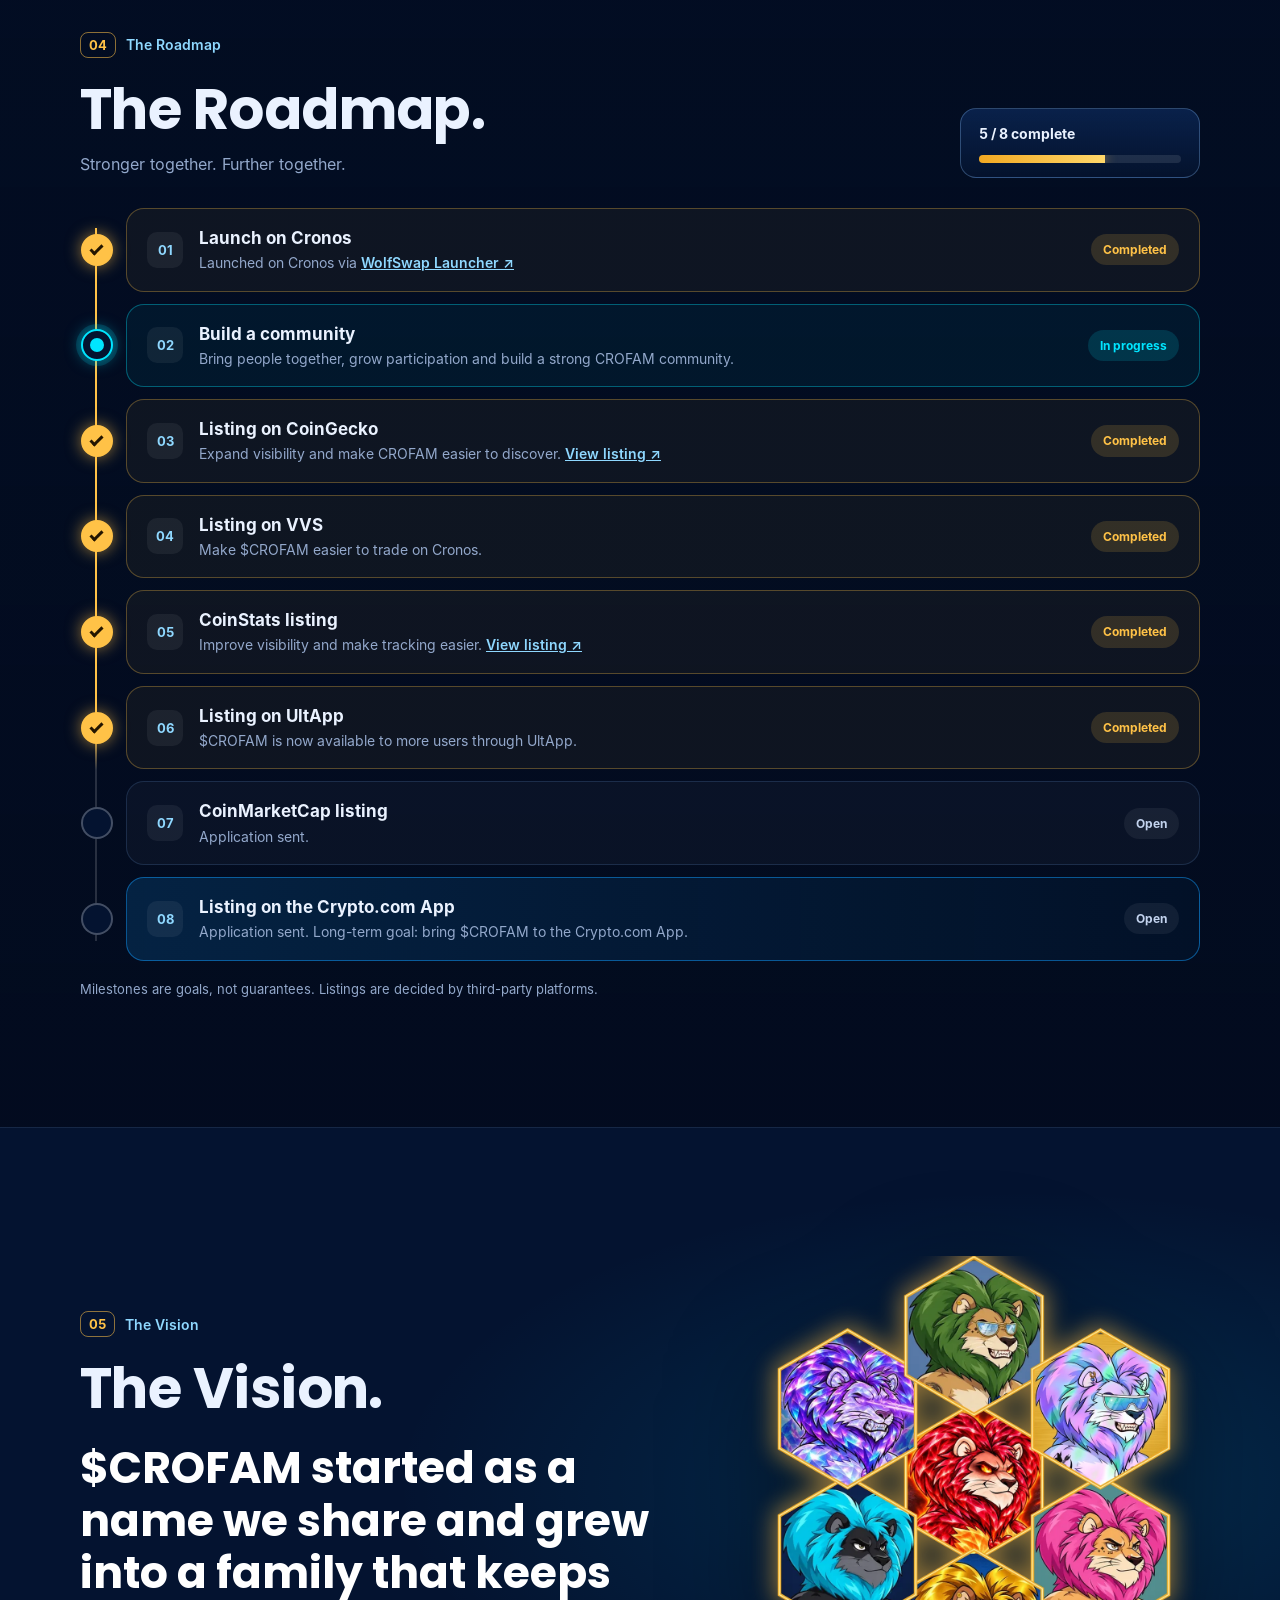
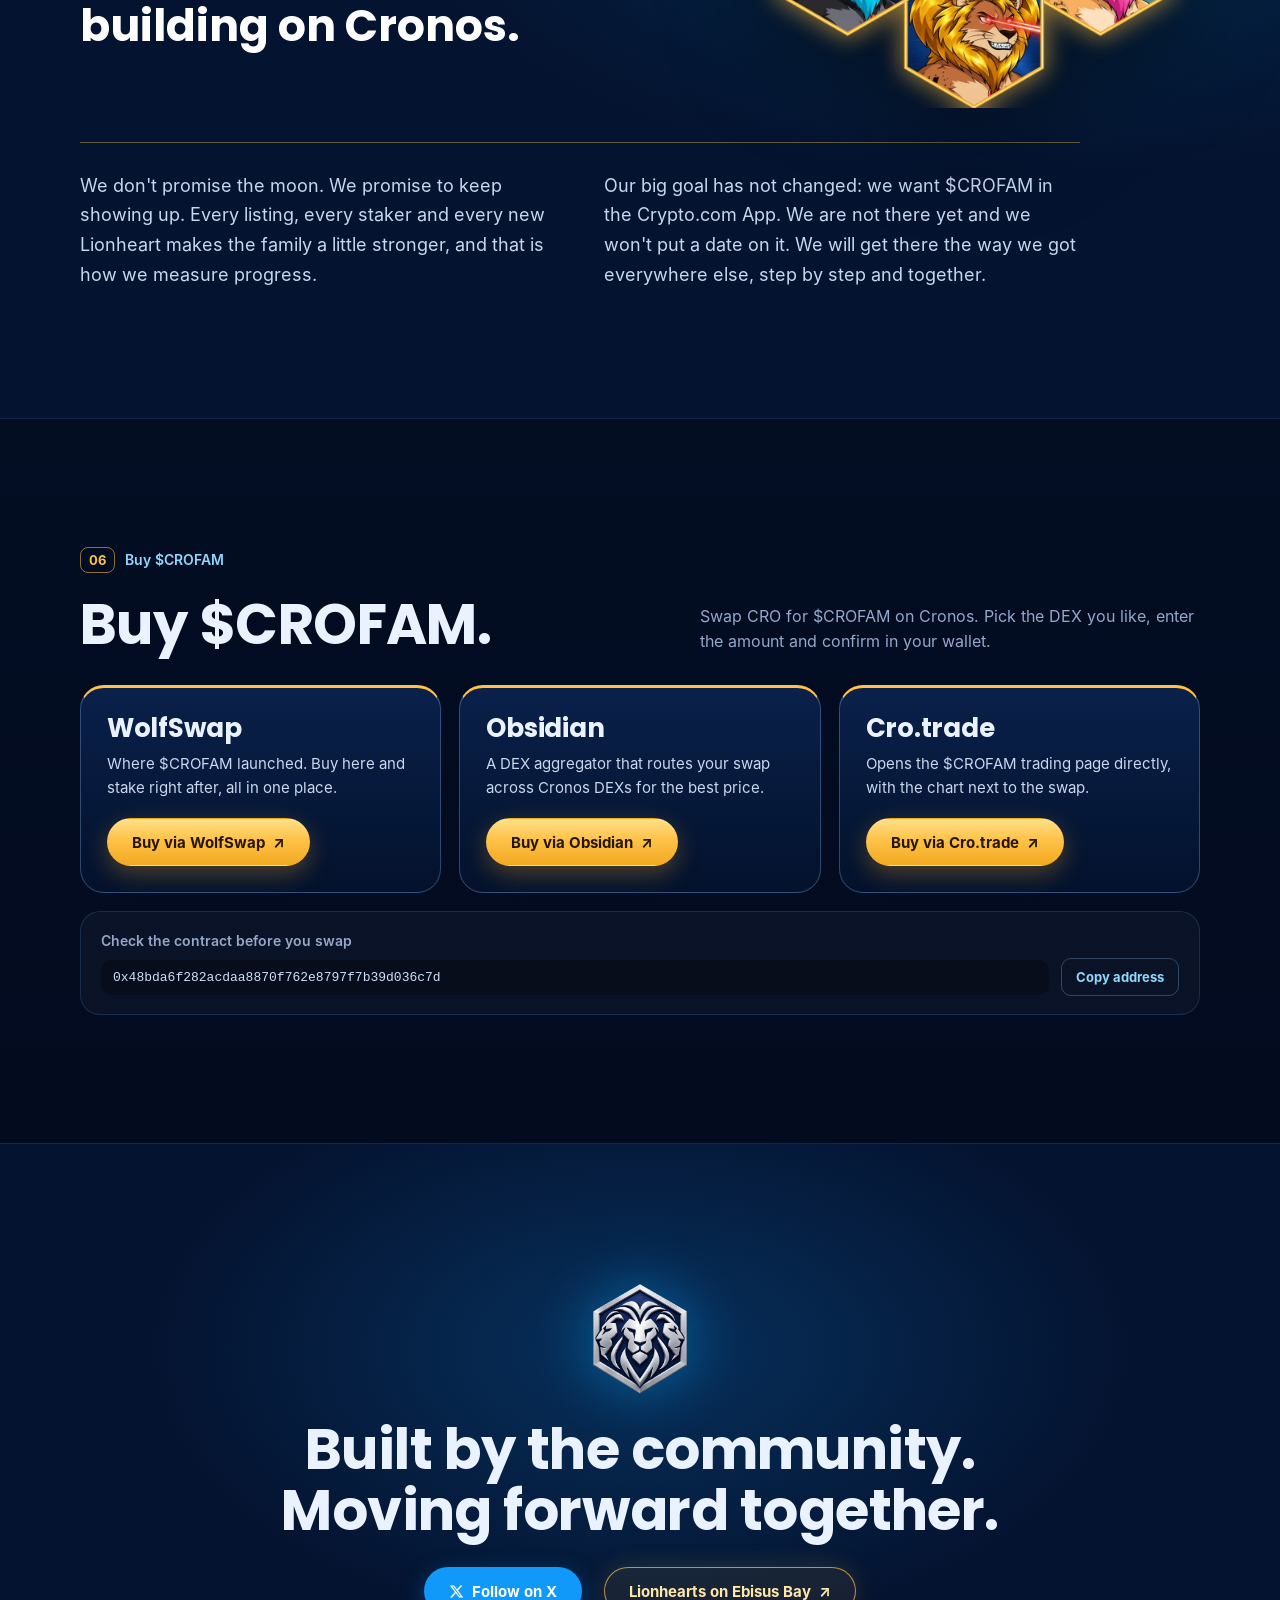
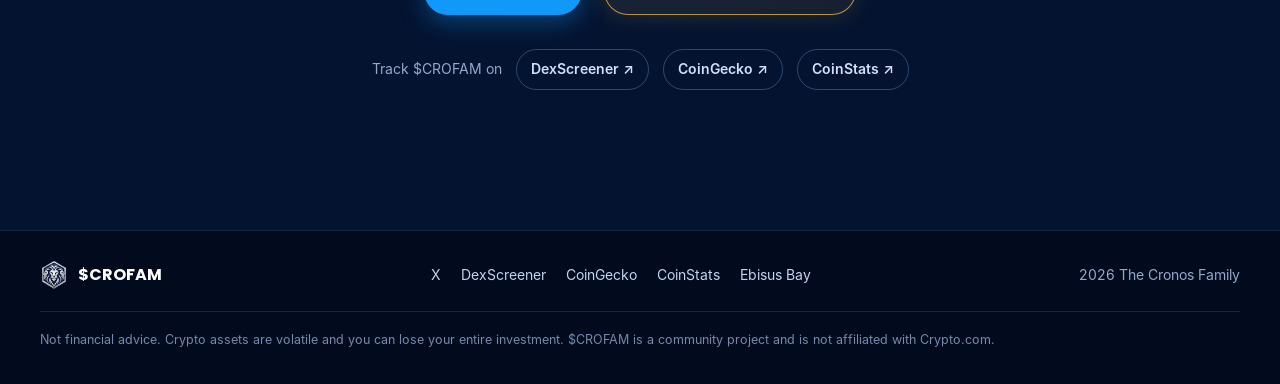
==== commit 0f47f069: "Add files via upload" ====
--- a/index.html
+++ b/index.html
@@ -23,7 +23,7 @@
   <link rel="preload" href="assets/fonts/poppins-700.woff" as="font" type="font/woff" crossorigin>
   <link rel="preload" href="assets/fonts/inter-400.woff" as="font" type="font/woff" crossorigin>
   <link rel="icon" type="image/png" href="assets/favicon.png">
-  <link rel="stylesheet" href="styles.css">
+  <link rel="stylesheet" href="styles.css?v=20261122a">
 </head>
 <body>
   <a class="skip-link" href="#main">Skip to content</a>
@@ -147,53 +147,53 @@
         <ol class="tiers tiers-grid">
           <li class="tier tier-common">
             <span class="tier-badge">Tier 1</span>
-            <img src="assets/nft/common.webp" alt="Common Lionheart with a green mane, light brown fur and green sunglasses" width="640" height="640" loading="lazy">
+            <a class="tier-img" href="https://app.ebisusbay.com/collection/cronos/lionhearts-by-crofam?traits=%7B%22Rarity%22%3A%5B%22Common%22%5D%7D" target="_blank" rel="noopener noreferrer" aria-label="All Common Lionhearts on Ebisus Bay"><img src="assets/nft/common.webp" alt="Common Lionheart with a green mane, light brown fur and green sunglasses" width="640" height="640" loading="lazy"></a>
             <div class="tier-body">
               <h4>Common</h4>
               <p>Light brown and dark brown fur</p>
               <span class="hearts" aria-label="Rarity 1 of 5"><i class="on"></i><i></i><i></i><i></i><i></i></span>
-              <a class="floor" href="https://app.ebisusbay.com/drops/lionhearts" target="_blank" rel="noopener noreferrer" data-floor="common"><span>Floor on Ebisus Bay</span><strong>Mint Nov 21 ↗</strong></a>
+              <a class="floor" href="https://app.ebisusbay.com/collection/cronos/lionhearts-by-crofam?traits=%7B%22Rarity%22%3A%5B%22Common%22%5D%7D" target="_blank" rel="noopener noreferrer" data-floor="common"><span>Floor on Ebisus Bay</span><strong>View ↗</strong></a>
             </div>
           </li>
           <li class="tier tier-uncommon">
             <span class="tier-badge">Tier 2</span>
-            <img src="assets/nft/uncommon.webp" alt="Uncommon Lionheart with a blue mane, lavender fur and blue laser eyes" width="640" height="640" loading="lazy">
+            <a class="tier-img" href="https://app.ebisusbay.com/collection/cronos/lionhearts-by-crofam?traits=%7B%22Rarity%22%3A%5B%22Uncommon%22%5D%7D" target="_blank" rel="noopener noreferrer" aria-label="All Uncommon Lionhearts on Ebisus Bay"><img src="assets/nft/uncommon.webp" alt="Uncommon Lionheart with a blue mane, lavender fur and blue laser eyes" width="640" height="640" loading="lazy"></a>
             <div class="tier-body">
               <h4>Uncommon</h4>
               <p>Coloured fur: blue, green, red and more</p>
               <span class="hearts" aria-label="Rarity 2 of 5"><i class="on"></i><i class="on"></i><i></i><i></i><i></i></span>
-              <a class="floor" href="https://app.ebisusbay.com/drops/lionhearts" target="_blank" rel="noopener noreferrer" data-floor="uncommon"><span>Floor on Ebisus Bay</span><strong>Mint Nov 21 ↗</strong></a>
+              <a class="floor" href="https://app.ebisusbay.com/collection/cronos/lionhearts-by-crofam?traits=%7B%22Rarity%22%3A%5B%22Uncommon%22%5D%7D" target="_blank" rel="noopener noreferrer" data-floor="uncommon"><span>Floor on Ebisus Bay</span><strong>View ↗</strong></a>
             </div>
           </li>
           <li class="tier tier-rare">
             <span class="tier-badge">Tier 3</span>
-            <img src="assets/nft/rare.webp" alt="Rare Lionheart with gold fur, a gold mane and an emerald heart" width="640" height="640" loading="lazy">
+            <a class="tier-img" href="https://app.ebisusbay.com/collection/cronos/lionhearts-by-crofam?traits=%7B%22Rarity%22%3A%5B%22Rare%22%5D%7D" target="_blank" rel="noopener noreferrer" aria-label="All Rare Lionhearts on Ebisus Bay"><img src="assets/nft/rare.webp" alt="Rare Lionheart with gold fur, a gold mane and an emerald heart" width="640" height="640" loading="lazy"></a>
             <div class="tier-body">
               <h4>Rare</h4>
               <p>Gold and silver fur</p>
               <span class="hearts" aria-label="Rarity 3 of 5"><i class="on"></i><i class="on"></i><i class="on"></i><i></i><i></i></span>
-              <a class="floor" href="https://app.ebisusbay.com/drops/lionhearts" target="_blank" rel="noopener noreferrer" data-floor="rare"><span>Floor on Ebisus Bay</span><strong>Mint Nov 21 ↗</strong></a>
+              <a class="floor" href="https://app.ebisusbay.com/collection/cronos/lionhearts-by-crofam?traits=%7B%22Rarity%22%3A%5B%22Rare%22%5D%7D" target="_blank" rel="noopener noreferrer" data-floor="rare"><span>Floor on Ebisus Bay</span><strong>View ↗</strong></a>
             </div>
           </li>
           <li class="tier tier-epic">
             <span class="tier-badge">Tier 4</span>
-            <img src="assets/nft/epic.webp" alt="Epic Lionheart with opal fur, an opal mane and a diamond heart" width="640" height="640" loading="lazy">
+            <a class="tier-img" href="https://app.ebisusbay.com/collection/cronos/lionhearts-by-crofam?traits=%7B%22Rarity%22%3A%5B%22Epic%22%5D%7D" target="_blank" rel="noopener noreferrer" aria-label="All Epic Lionhearts on Ebisus Bay"><img src="assets/nft/epic.webp" alt="Epic Lionheart with opal fur, an opal mane and a diamond heart" width="640" height="640" loading="lazy"></a>
             <div class="tier-body">
               <h4>Epic</h4>
               <p>Opal fur and opal mane, only 15 lions</p>
               <span class="hearts" aria-label="Rarity 4 of 5"><i class="on"></i><i class="on"></i><i class="on"></i><i class="on"></i><i></i></span>
-              <a class="floor" href="https://app.ebisusbay.com/drops/lionhearts" target="_blank" rel="noopener noreferrer" data-floor="epic"><span>Floor on Ebisus Bay</span><strong>Mint Nov 21 ↗</strong></a>
+              <a class="floor" href="https://app.ebisusbay.com/collection/cronos/lionhearts-by-crofam?traits=%7B%22Rarity%22%3A%5B%22Epic%22%5D%7D" target="_blank" rel="noopener noreferrer" data-floor="epic"><span>Floor on Ebisus Bay</span><strong>View ↗</strong></a>
             </div>
           </li>
           <li class="tier tier-legendary">
             <span class="tier-badge">Tier 5</span>
             <span class="one-of-one">1:1</span>
-            <img src="assets/nft/legendary-300.webp" alt="Legendary Lionheart #300, a ruby crystal lion in a volcanic landscape" width="640" height="640" loading="lazy">
+            <a class="tier-img" href="https://app.ebisusbay.com/collection/cronos/lionhearts-by-crofam?traits=%7B%22Rarity%22%3A%5B%22Legendary%22%5D%7D" target="_blank" rel="noopener noreferrer" aria-label="All Legendary Lionhearts on Ebisus Bay"><img src="assets/nft/legendary-300.webp" alt="Legendary Lionheart #300, a ruby crystal lion in a volcanic landscape" width="640" height="640" loading="lazy"></a>
             <div class="tier-body">
               <h4>Legendary</h4>
               <p>Hand-made 1:1, shown here: #300</p>
               <span class="hearts" aria-label="Rarity 5 of 5"><i class="on"></i><i class="on"></i><i class="on"></i><i class="on"></i><i class="on"></i></span>
-              <a class="floor" href="https://app.ebisusbay.com/drops/lionhearts" target="_blank" rel="noopener noreferrer" data-floor="legendary"><span>Floor on Ebisus Bay</span><strong>Mint Nov 21 ↗</strong></a>
+              <a class="floor" href="https://app.ebisusbay.com/collection/cronos/lionhearts-by-crofam?traits=%7B%22Rarity%22%3A%5B%22Legendary%22%5D%7D" target="_blank" rel="noopener noreferrer" data-floor="legendary"><span>Floor on Ebisus Bay</span><strong>View ↗</strong></a>
             </div>
           </li>
         </ol>
@@ -532,6 +532,6 @@
   </footer>
 
   <div class="toast" id="toast" role="status" aria-live="polite"></div>
-  <script src="app.js" defer></script>
+  <script src="app.js?v=20261122a" defer></script>
 </body>
 </html>
--- a/styles.css
+++ b/styles.css
@@ -750,3 +750,13 @@
 
 /* Anzahl doppelter Projekt-Tattoos */
 .tat-n { color: var(--gold); font-weight: 800; }
+
+/* Rarity-Kacheln: Bild verlinkt auf Ebisus Bay (gefiltert nach Rarity), Floor live */
+.tier-img { display: block; border-radius: 20px 20px 0 0; overflow: hidden; }
+.tier-img img { display: block; transition: transform .25s ease, filter .25s ease; }
+.tier-img:hover img, .tier-img:focus-visible img { transform: scale(1.04); filter: brightness(1.08); }
+.floor strong.is-loading { color: var(--muted); }
+@media (max-width: 720px) {
+  .tier-img { flex: none; border-radius: 16px 0 0 16px; }
+  .tiers-grid .tier-img { border-radius: 12px 12px 0 0; }
+}
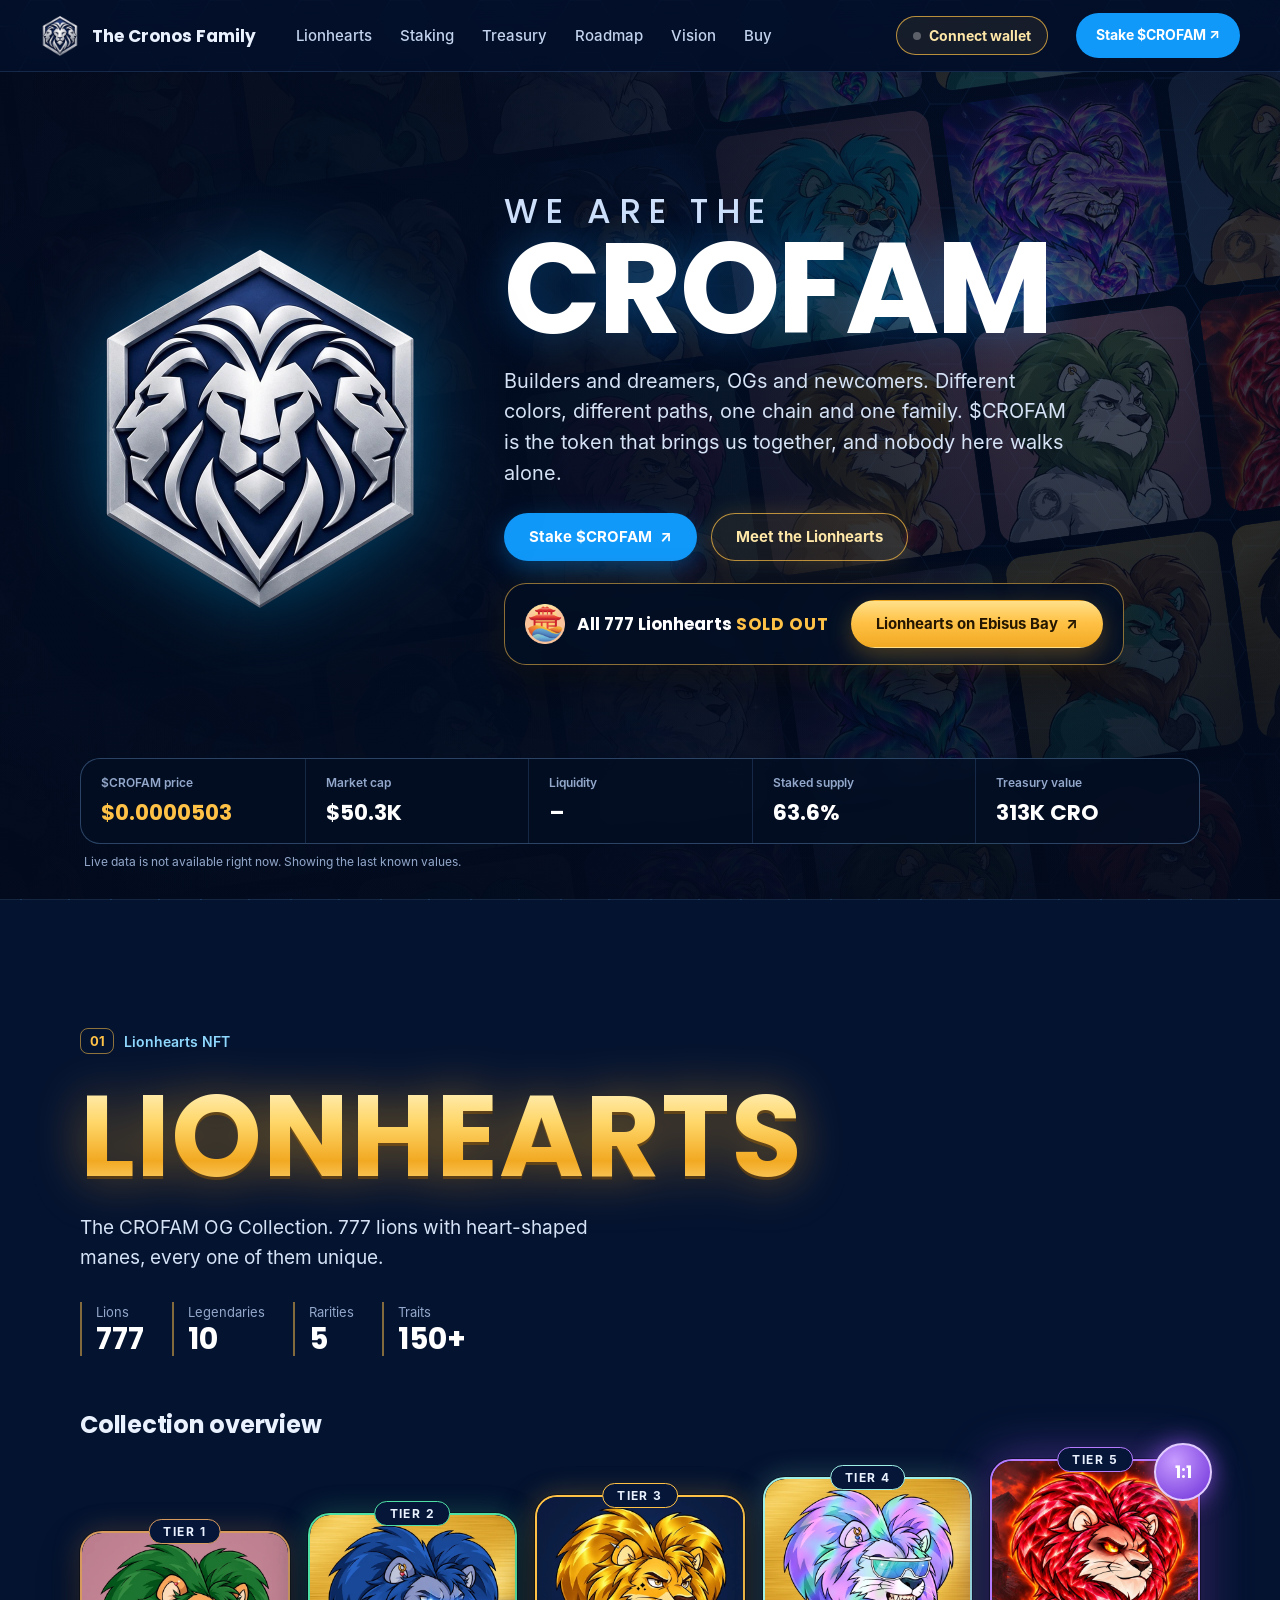
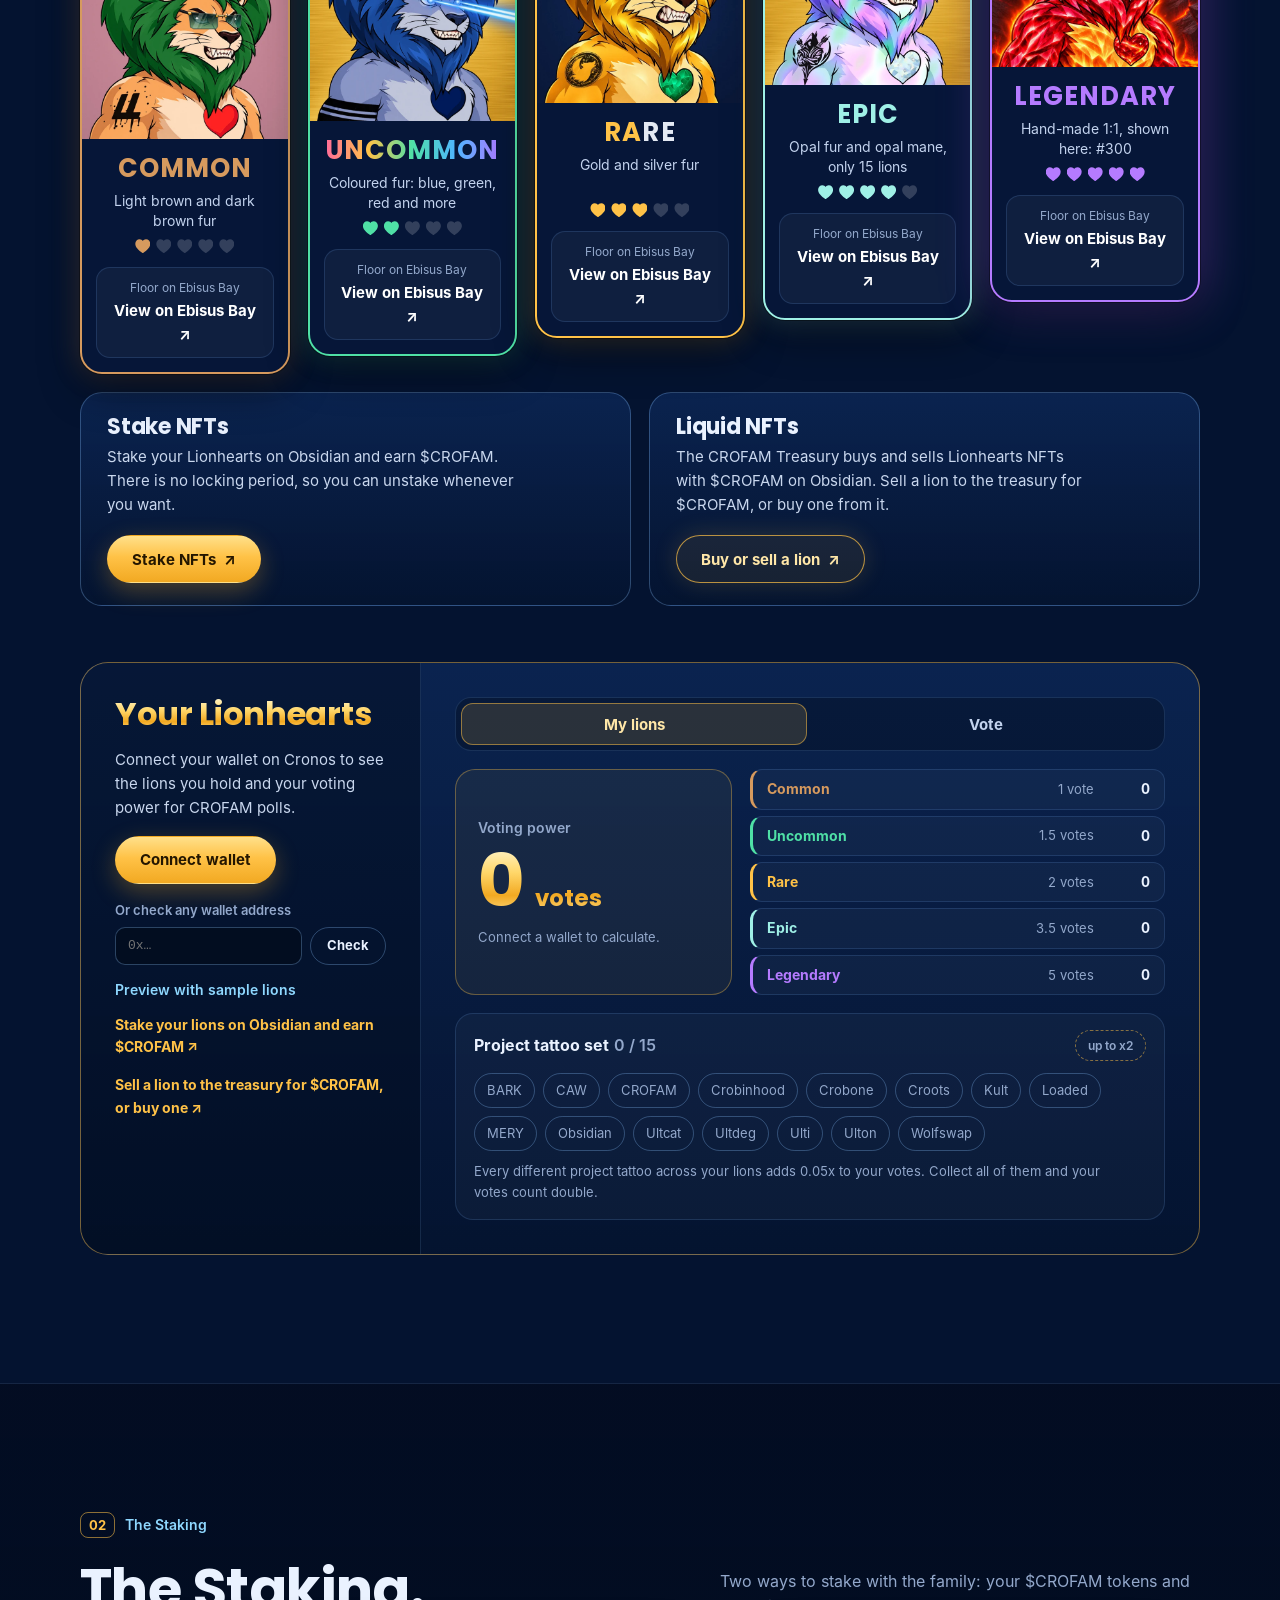
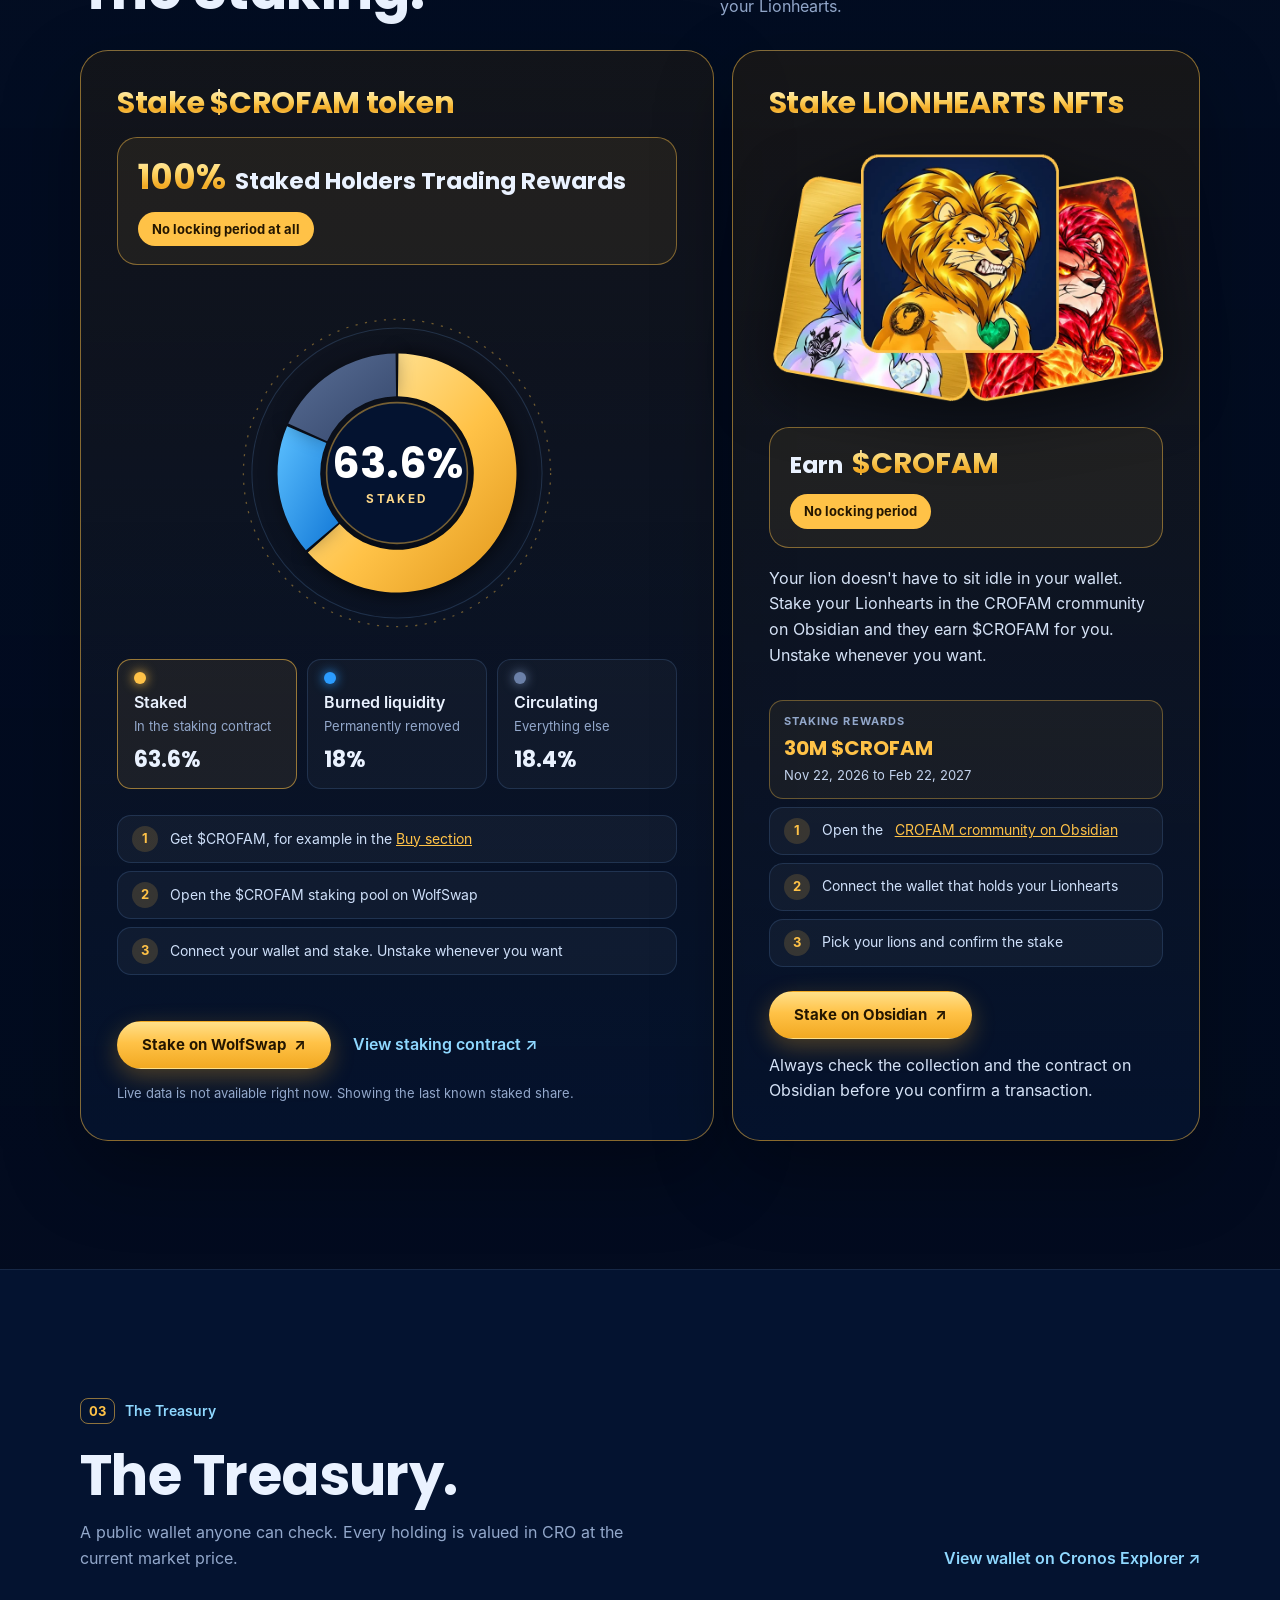
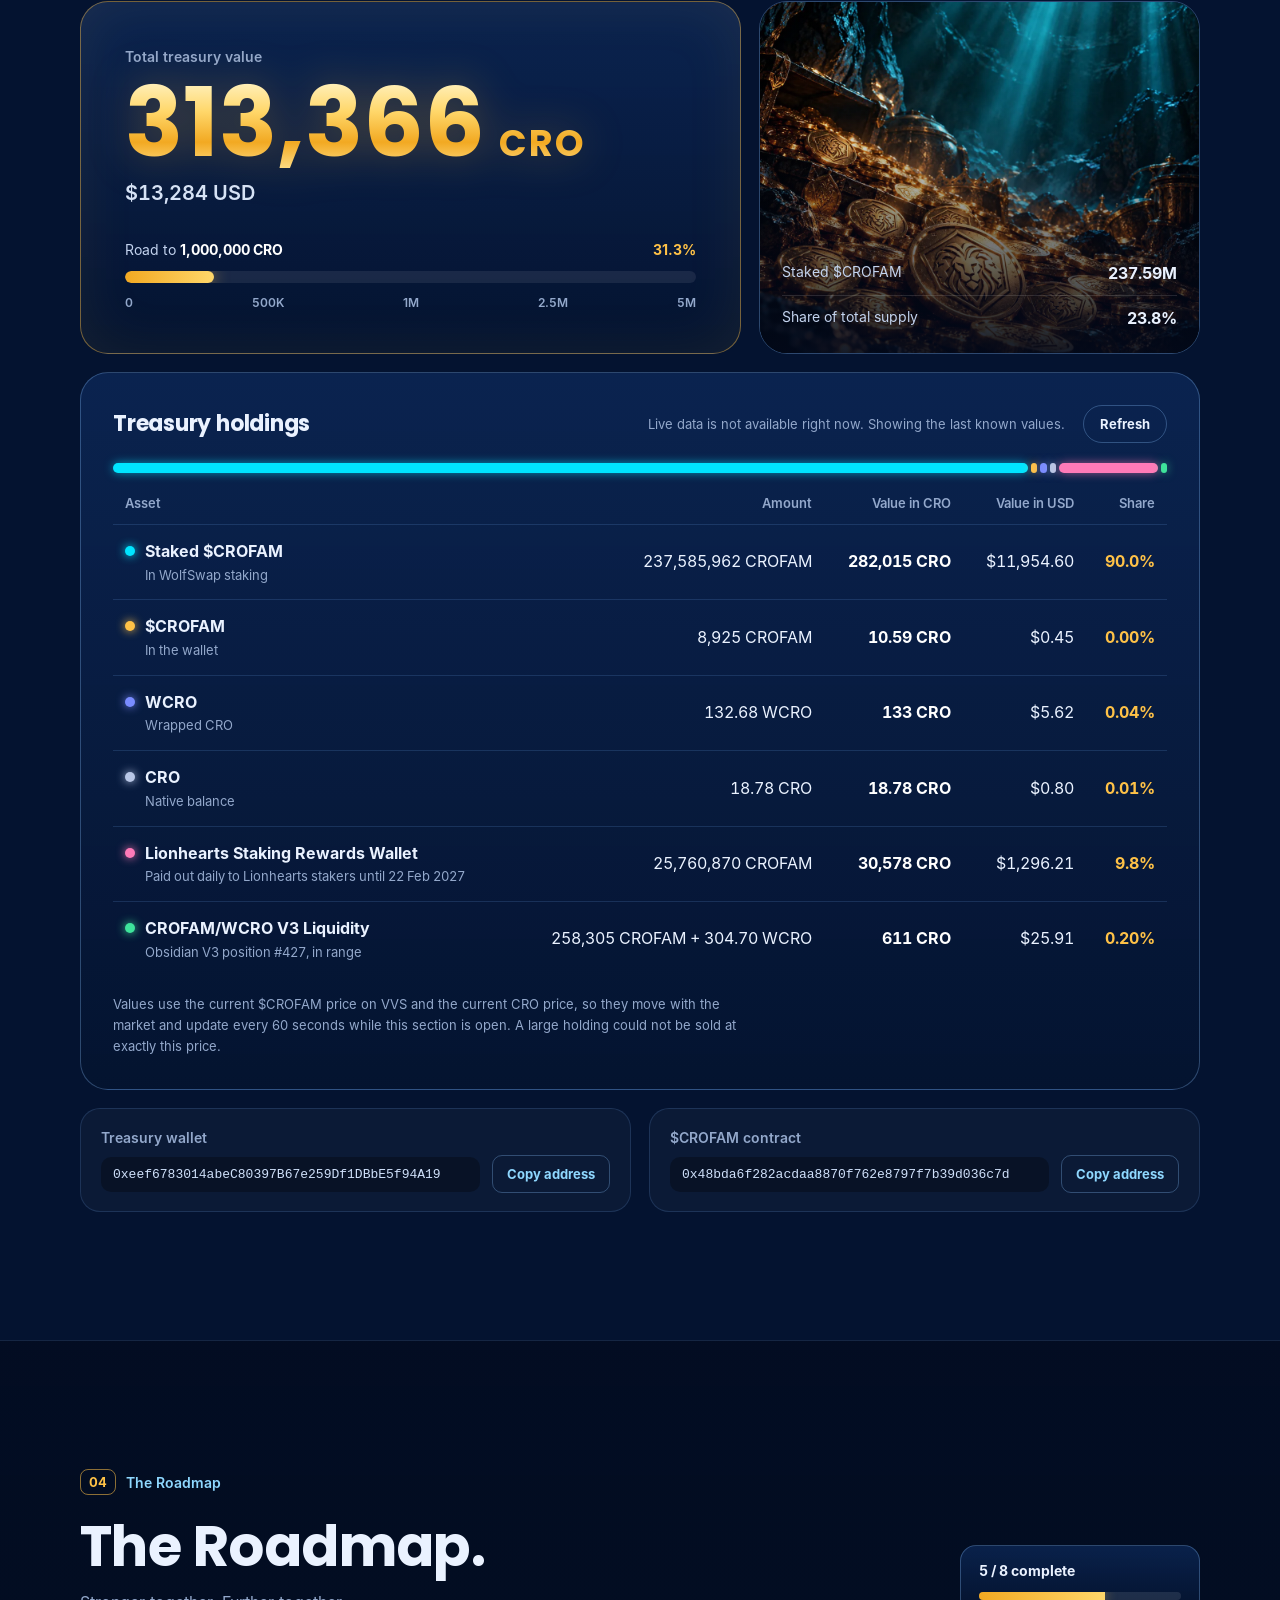
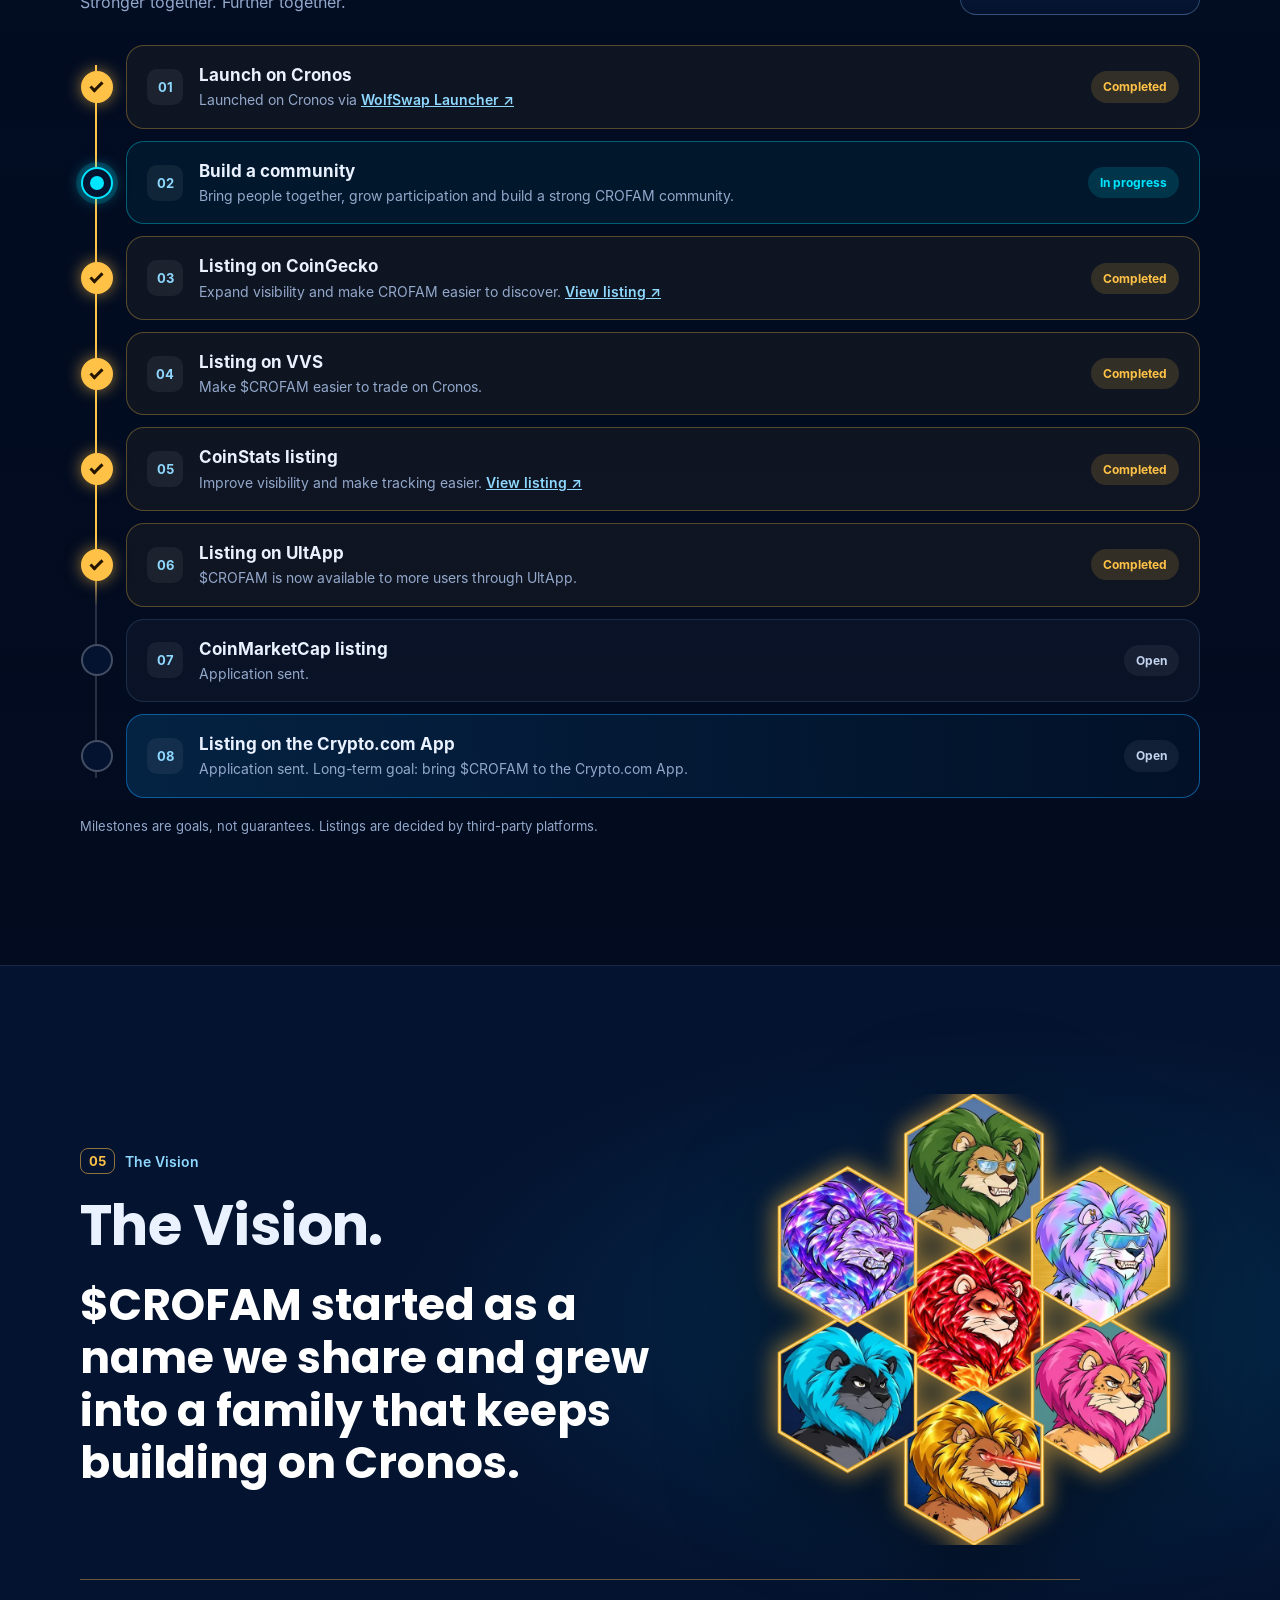
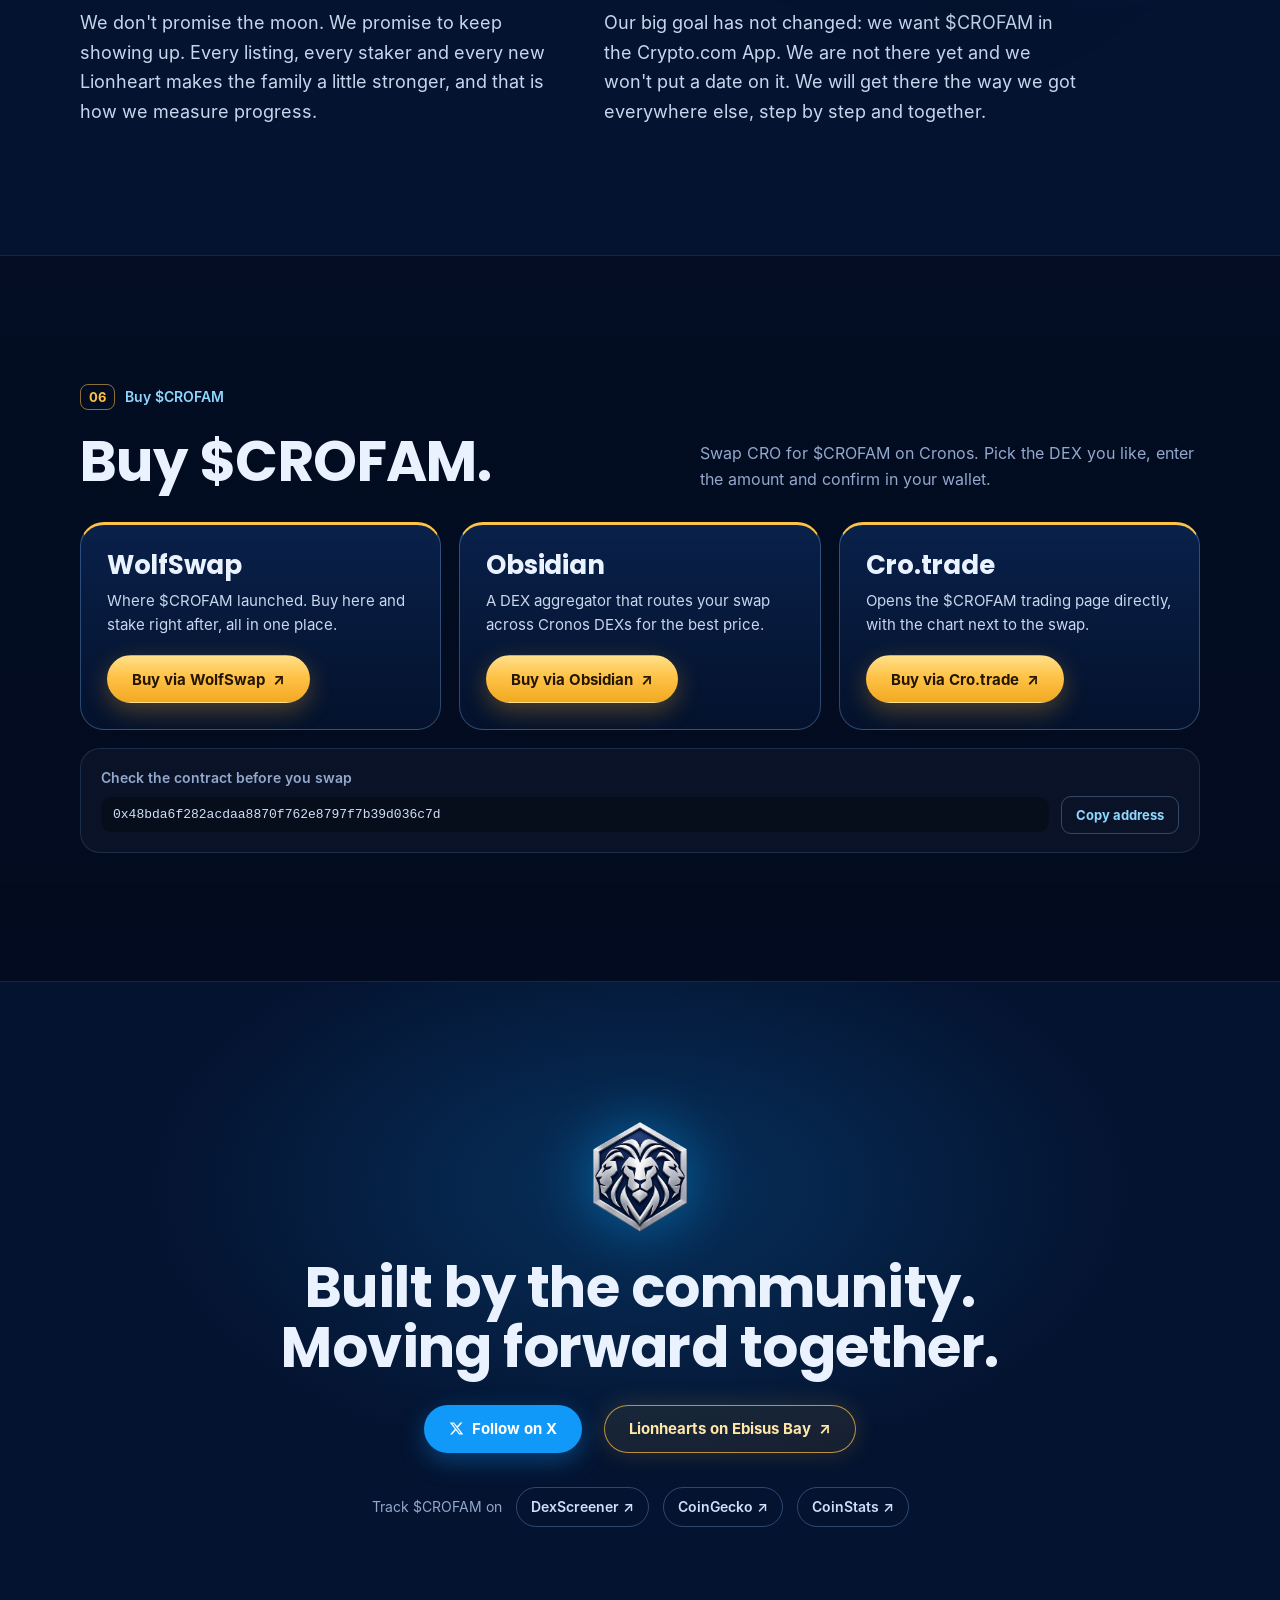
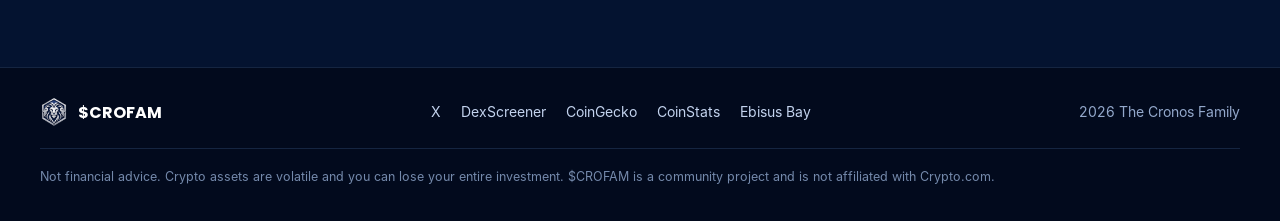
==== commit 55249888: "Add files via upload" ====
--- a/index.html
+++ b/index.html
@@ -23,7 +23,7 @@
   <link rel="preload" href="assets/fonts/poppins-700.woff" as="font" type="font/woff" crossorigin>
   <link rel="preload" href="assets/fonts/inter-400.woff" as="font" type="font/woff" crossorigin>
   <link rel="icon" type="image/png" href="assets/favicon.png">
-  <link rel="stylesheet" href="styles.css?v=20261122a">
+  <link rel="stylesheet" href="styles.css?v=20261123b">
 </head>
 <body>
   <a class="skip-link" href="#main">Skip to content</a>
@@ -65,25 +65,14 @@
             <a class="button button-gold" href="#lionhearts">Meet the Lionhearts</a>
             <a class="button button-vote" href="#vote" id="hero-vote" hidden><span class="live-dot" aria-hidden="true"></span>Vote</a>
           </div>
-          <div class="mint-card" id="mint-card">
+          <div class="mint-card is-soldout" id="mint-card">
             <div class="mint-info">
               <img src="assets/ebisusbay.png" alt="" width="40" height="40">
               <div>
-                <p class="mint-title" id="mint-title">Lionhearts mint</p>
-                <p class="mint-sub" id="mint-sub">Nov 21, 8 PM UTC on Ebisus Bay. Whitelist 212 CRO, public 250 CRO.</p>
+                <p class="mint-title">All 777 Lionhearts <span class="soldout">SOLD OUT</span></p>
               </div>
             </div>
-            <div class="countdown" id="mint-countdown" role="timer" aria-label="Time until the Lionhearts mint">
-              <span><b data-u="d">00</b><small>days</small></span>
-              <span><b data-u="h">00</b><small>hours</small></span>
-              <span><b data-u="m">00</b><small>min</small></span>
-              <span><b data-u="s">00</b><small>sec</small></span>
-            </div>
-            <div class="minted" id="minted" hidden>
-              <p><strong id="minted-count">0</strong> / 777 minted</p>
-              <div class="minted-bar"><span id="minted-bar"></span></div>
-            </div>
-            <a class="button button-solid" href="https://app.ebisusbay.com/drops/lionhearts" target="_blank" rel="noopener noreferrer" id="mint-cta">Open the drop page <span aria-hidden="true">↗</span></a>
+            <a class="button button-solid" href="https://app.ebisusbay.com/collection/cronos/lionhearts-by-crofam" target="_blank" rel="noopener noreferrer">Lionhearts on Ebisus Bay <span aria-hidden="true">↗</span></a>
           </div>
         </div>
       </div>
@@ -197,21 +186,6 @@
             </div>
           </li>
         </ol>
-
-        <div class="mint-box">
-          <div class="mint-when">
-            <img src="assets/ebisusbay.png" alt="" width="56" height="56">
-            <div>
-              <p class="mint-k">Mint on Ebisus Bay</p>
-              <p class="mint-v">November 21, 2026, 8 PM UTC</p>
-            </div>
-          </div>
-          <dl class="mint-prices">
-            <div><dt>Whitelist</dt><dd>212 CRO</dd></div>
-            <div><dt>Public</dt><dd>250 CRO</dd></div>
-          </dl>
-          <a class="button button-gold" href="https://app.ebisusbay.com/drops/lionhearts" target="_blank" rel="noopener noreferrer">Open the drop page <span aria-hidden="true">↗</span></a>
-        </div>
 
         <div class="lh-utility">
           <article class="util-card">
@@ -352,8 +326,7 @@
             </div>
             <p>Your lion doesn't have to sit idle in your wallet. Stake your Lionhearts in the CROFAM crommunity on Obsidian and they earn $CROFAM for you. Unstake whenever you want.</p>
             <ul class="nft-pools">
-              <li><span class="pool-tag">Contract 1</span><strong>5M $CROFAM</strong><small>From mint, 24 hours only</small></li>
-              <li><span class="pool-tag">Contract 2</span><strong>30M $CROFAM</strong><small>Nov 22, 2026 to Feb 22, 2027</small></li>
+              <li><span class="pool-tag">Staking rewards</span><strong>30M $CROFAM</strong><small>Nov 22, 2026 to Feb 22, 2027</small></li>
             </ul>
             <ul class="stake-steps">
               <li>Open the <a href="https://obsidian.finance/crommunities/mze4cgr9rXulJDyJAkos/nfts" target="_blank" rel="noopener noreferrer">CROFAM crommunity on Obsidian</a></li>
@@ -532,6 +505,6 @@
   </footer>
 
   <div class="toast" id="toast" role="status" aria-live="polite"></div>
-  <script src="app.js?v=20261122a" defer></script>
+  <script src="app.js?v=20261123b" defer></script>
 </body>
 </html>
--- a/styles.css
+++ b/styles.css
@@ -422,12 +422,10 @@
 .vision-art { width: 100%; max-width: 460px; justify-self: end; filter: drop-shadow(0 24px 50px rgba(0, 0, 0, .5)); }
 .stake-steps a { color: var(--gold); }
 
-.nft-pools { display: grid; grid-template-columns: 1fr 1fr; gap: 10px; margin: 16px 0 4px; padding: 0; list-style: none; }
+.nft-pools { display: grid; grid-template-columns: 1fr; gap: 10px; margin: 16px 0 4px; padding: 0; list-style: none; }
 .nft-pools li { display: grid; gap: 2px; padding: 12px 14px; border-radius: 14px; background: rgba(255, 194, 71, .06); border: 1px solid rgba(255, 194, 71, .35); }
-.nft-pools li:first-child { background: rgba(62, 227, 155, .06); border-color: rgba(62, 227, 155, .45); }
 .pool-tag { font-size: 11px; font-weight: 800; letter-spacing: .1em; text-transform: uppercase; color: var(--muted); }
 .nft-pools strong { font: 700 20px var(--display); color: var(--gold); white-space: nowrap; }
-.nft-pools li:first-child strong { color: #6ff0b8; }
 .nft-pools small { font-size: 13px; color: #c3d3ee; }
 .vault-stake { align-self: flex-start; font-size: 14px; font-weight: 700; color: var(--gold); text-decoration: none; }
 .vault-stake:hover { text-decoration: underline; }
@@ -760,3 +758,13 @@
   .tier-img { flex: none; border-radius: 16px 0 0 16px; }
   .tiers-grid .tier-img { border-radius: 12px 12px 0 0; }
 }
+
+/* Gestakte Löwen unter "Your Lionhearts" */
+.vault-grid li { position: relative; }
+.vault-grid .staked-tag { position: absolute; top: 8px; left: 8px; z-index: 1; padding: 3px 9px; border-radius: 999px; font: 700 11px var(--font); font-style: normal; letter-spacing: .06em; text-transform: uppercase;
+  color: #bffbff; background: rgba(4, 20, 44, .85); border: 1px solid #5ff3ff; box-shadow: 0 0 12px rgba(95, 243, 255, .45); }
+
+/* Hero: Lionhearts ausverkauft */
+.mint-card.is-soldout .mint-title { margin: 0; font-size: 17px; }
+.mint-card .soldout { color: var(--gold); letter-spacing: .04em; }
+.mint-card.is-soldout .mint-info { grid-column: auto; }
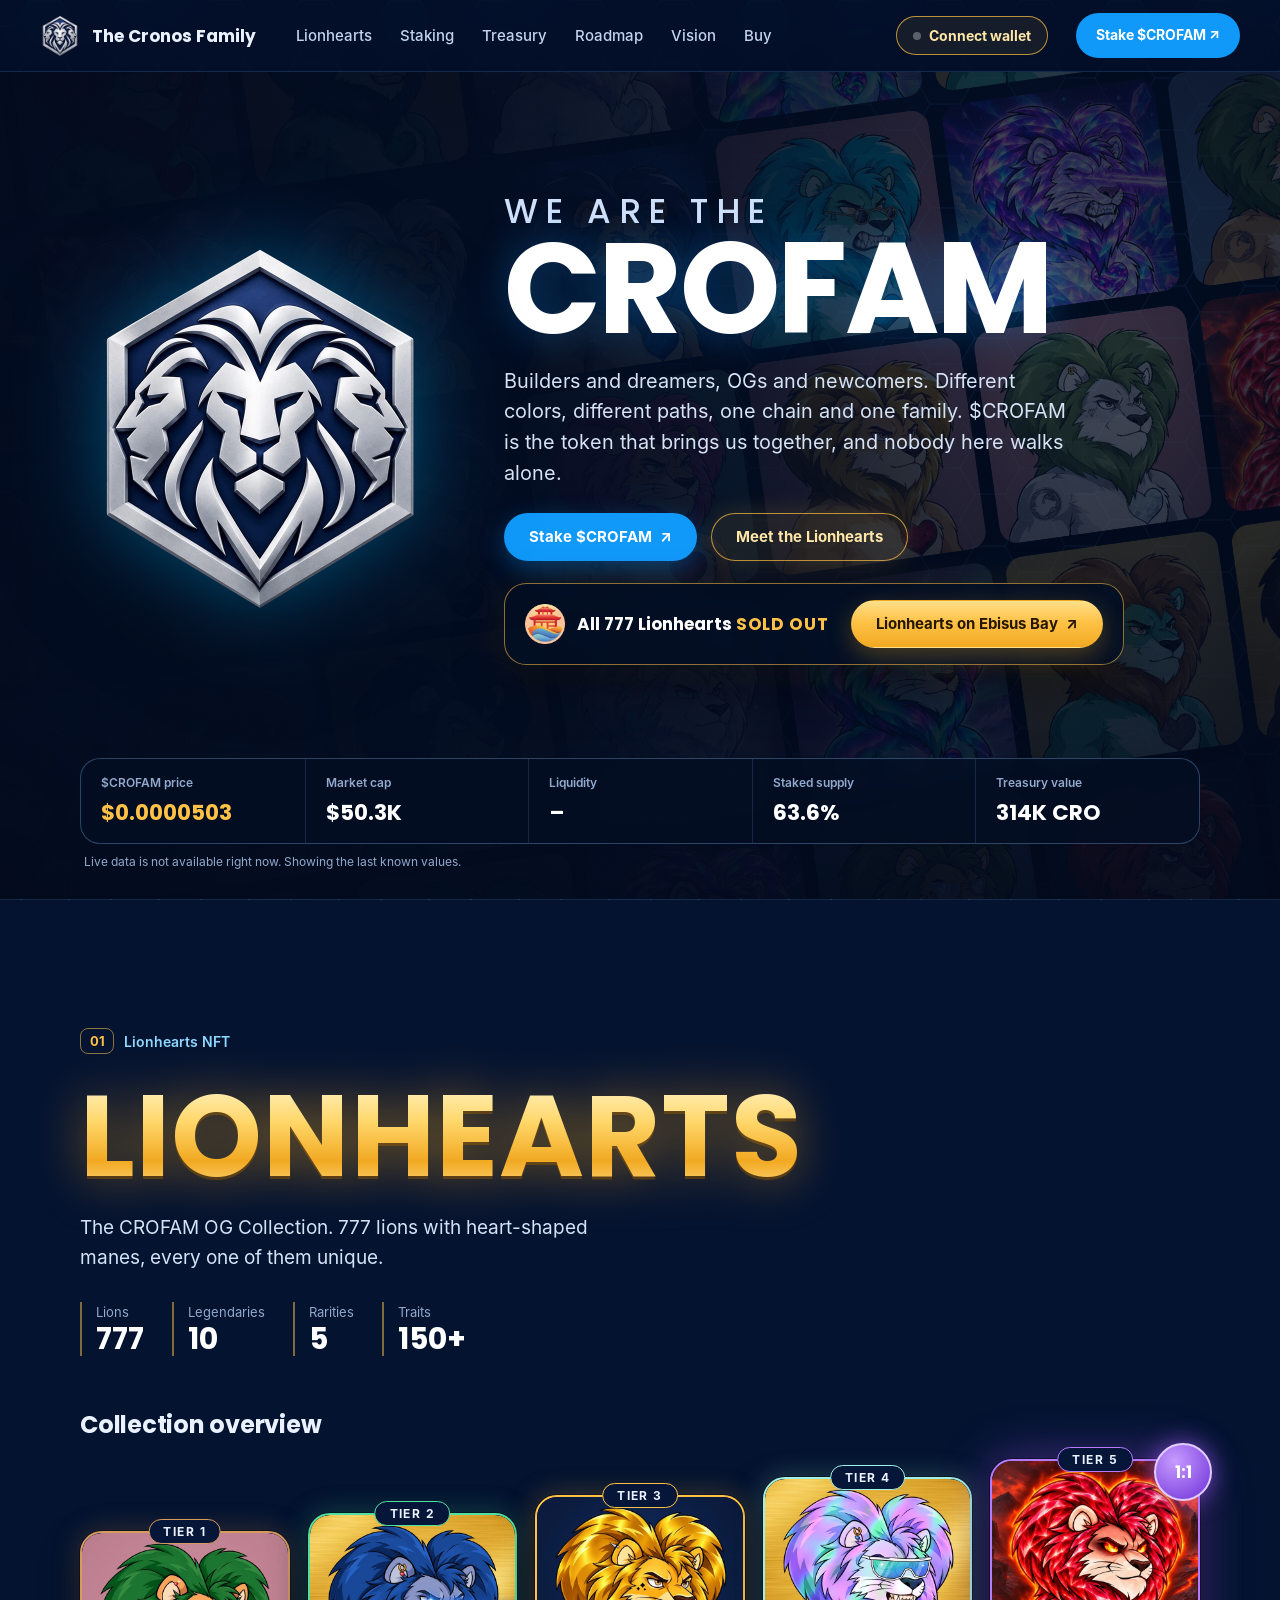
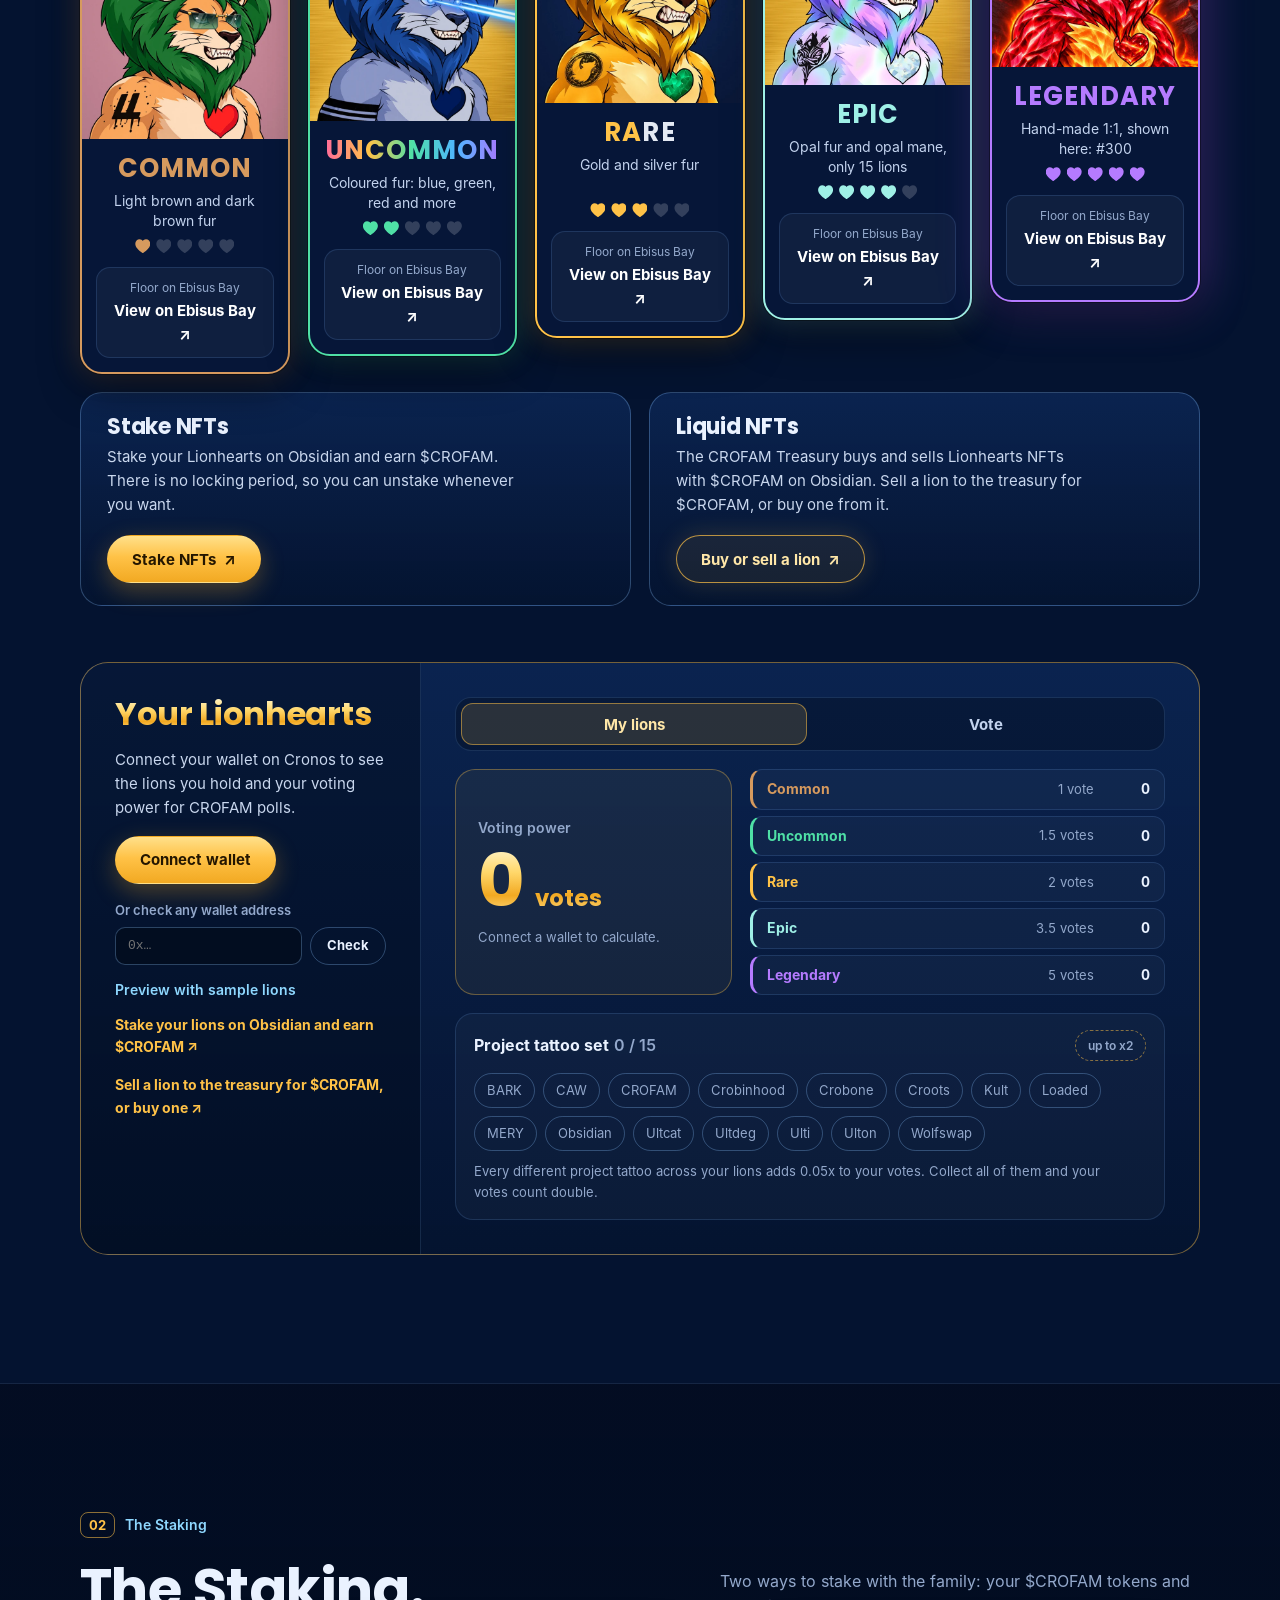
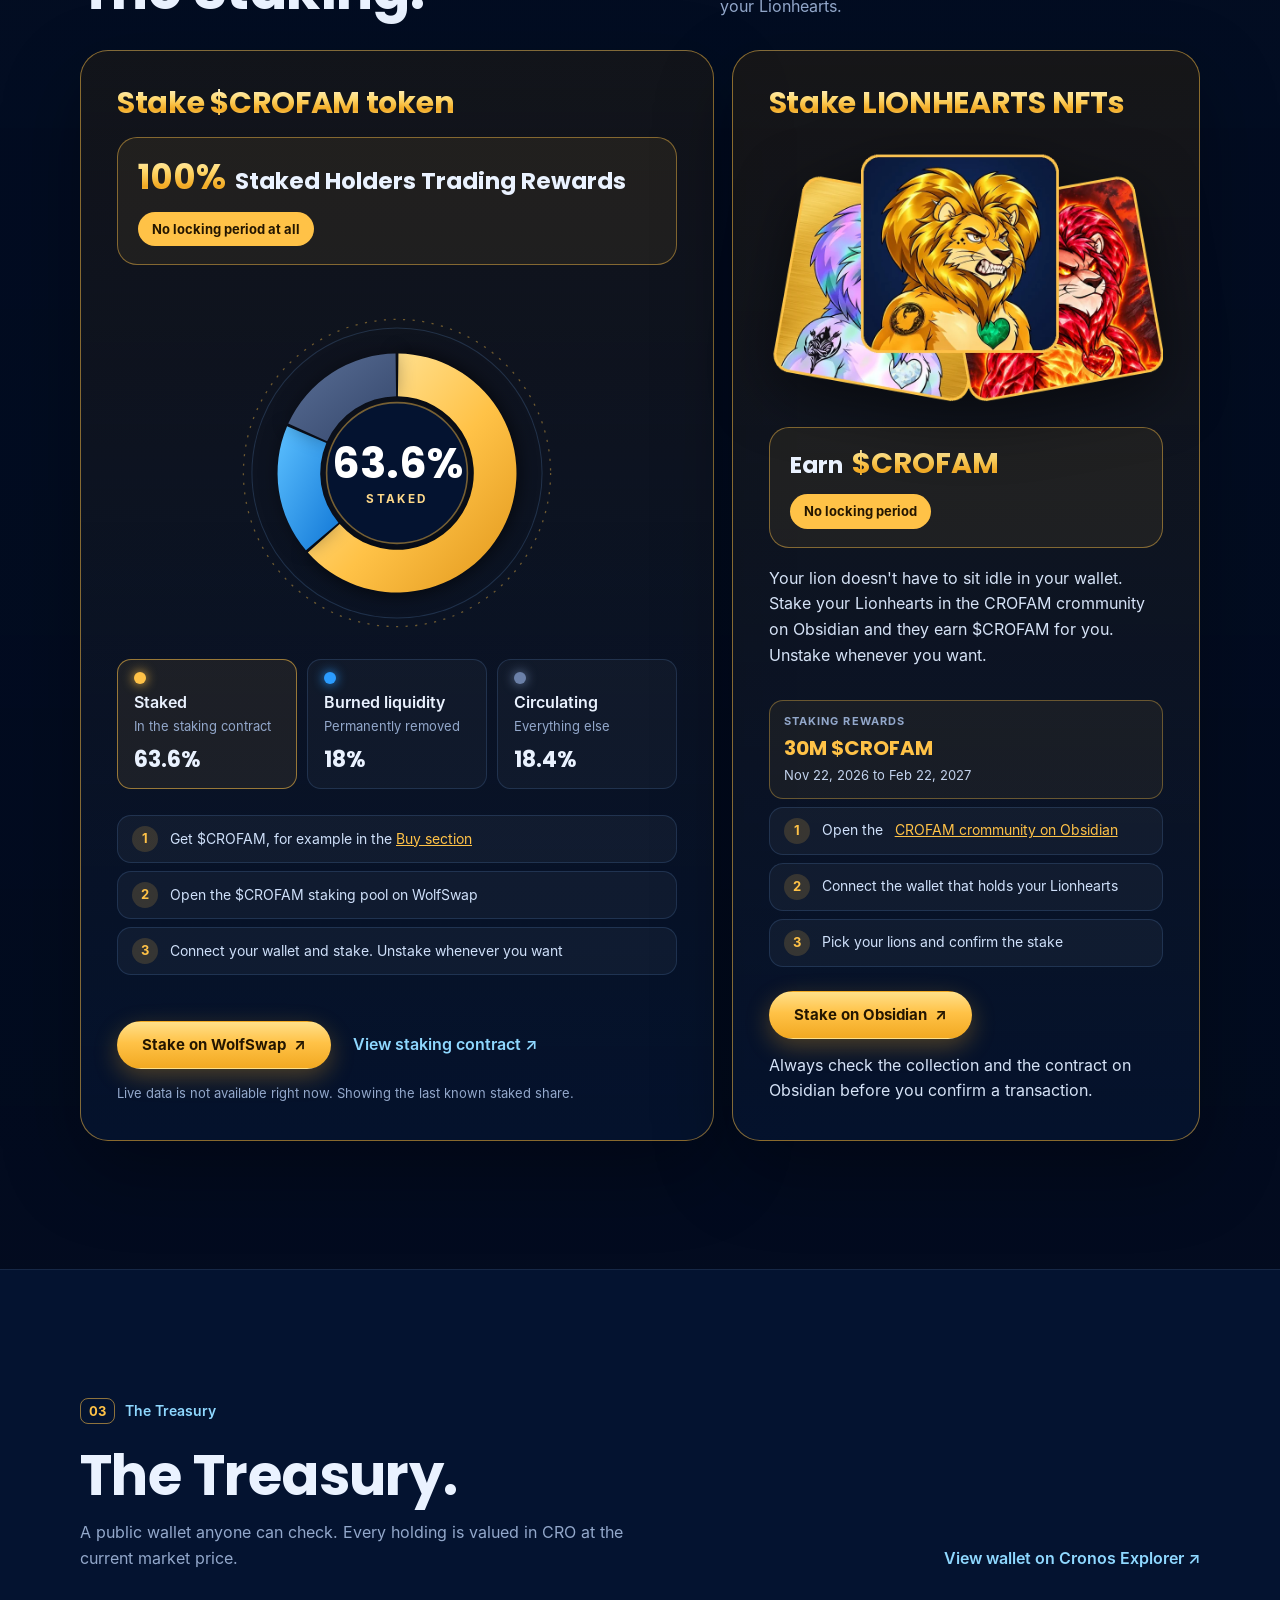
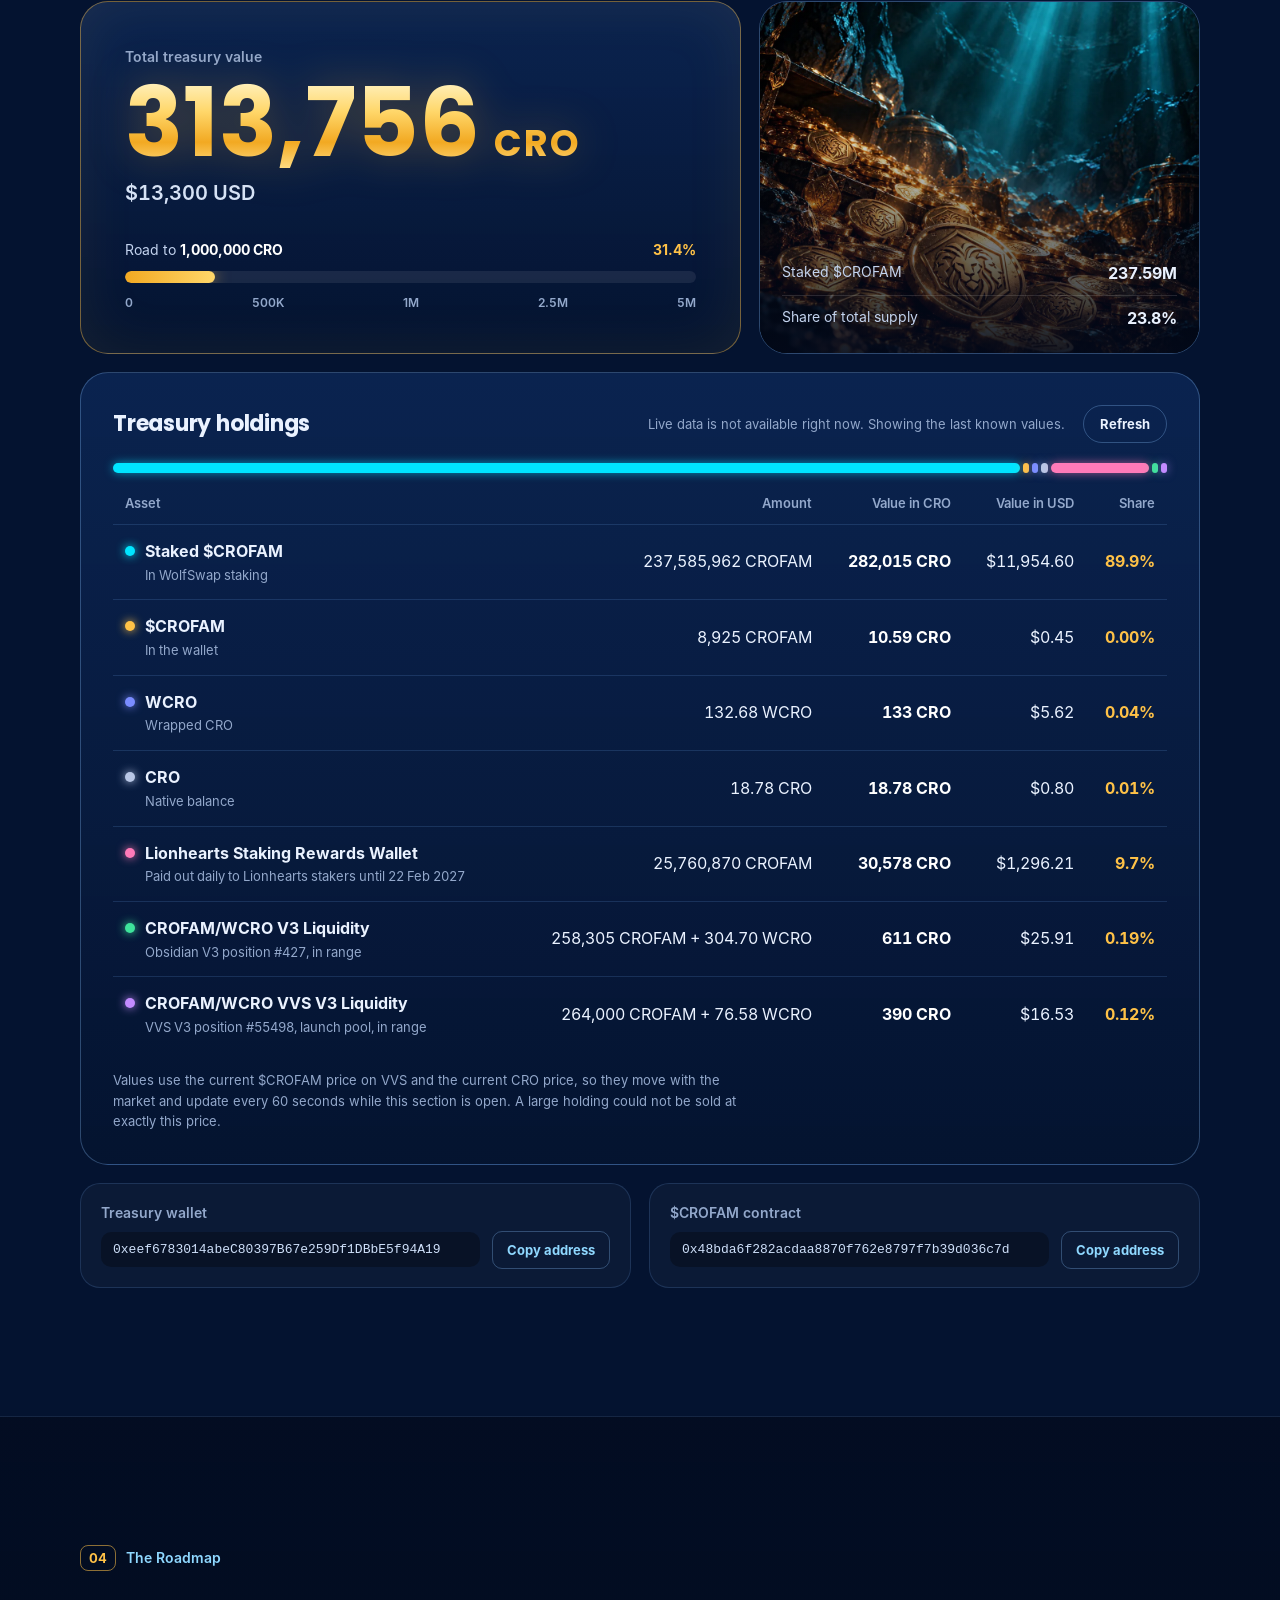
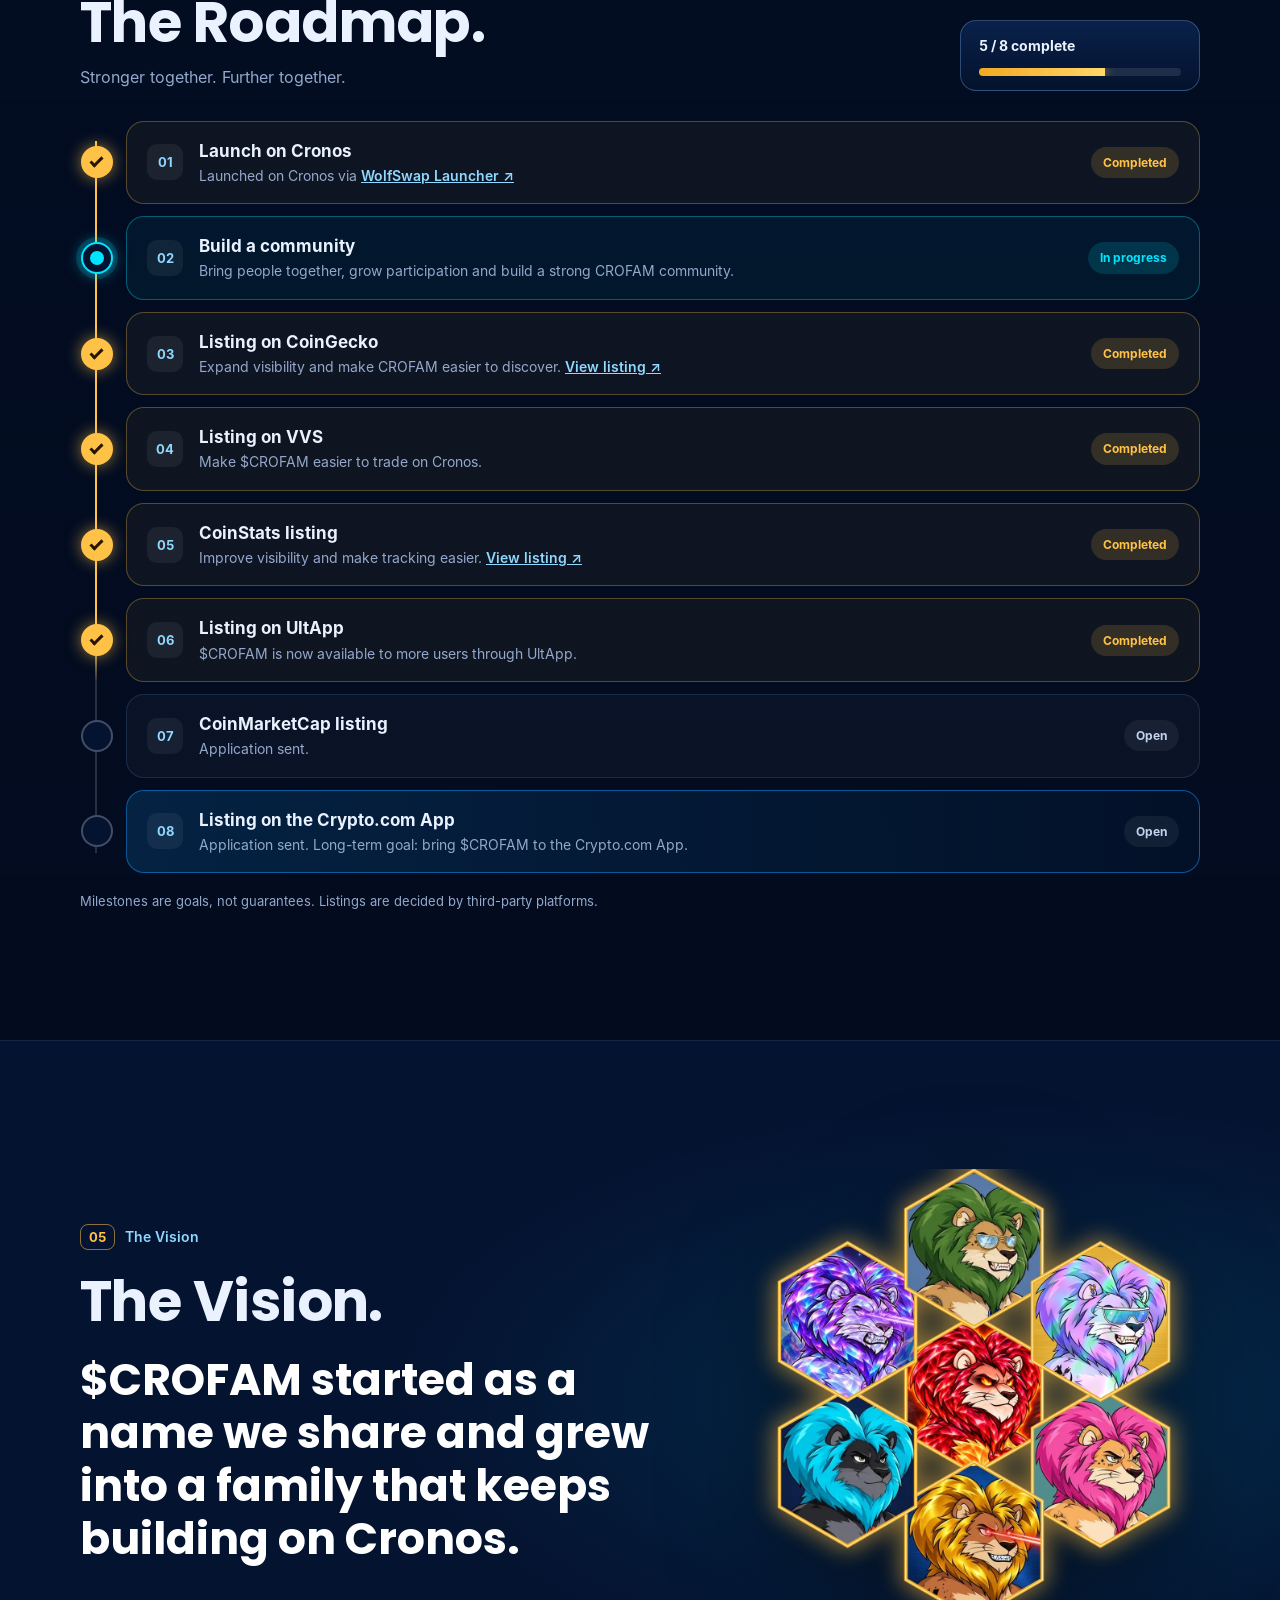
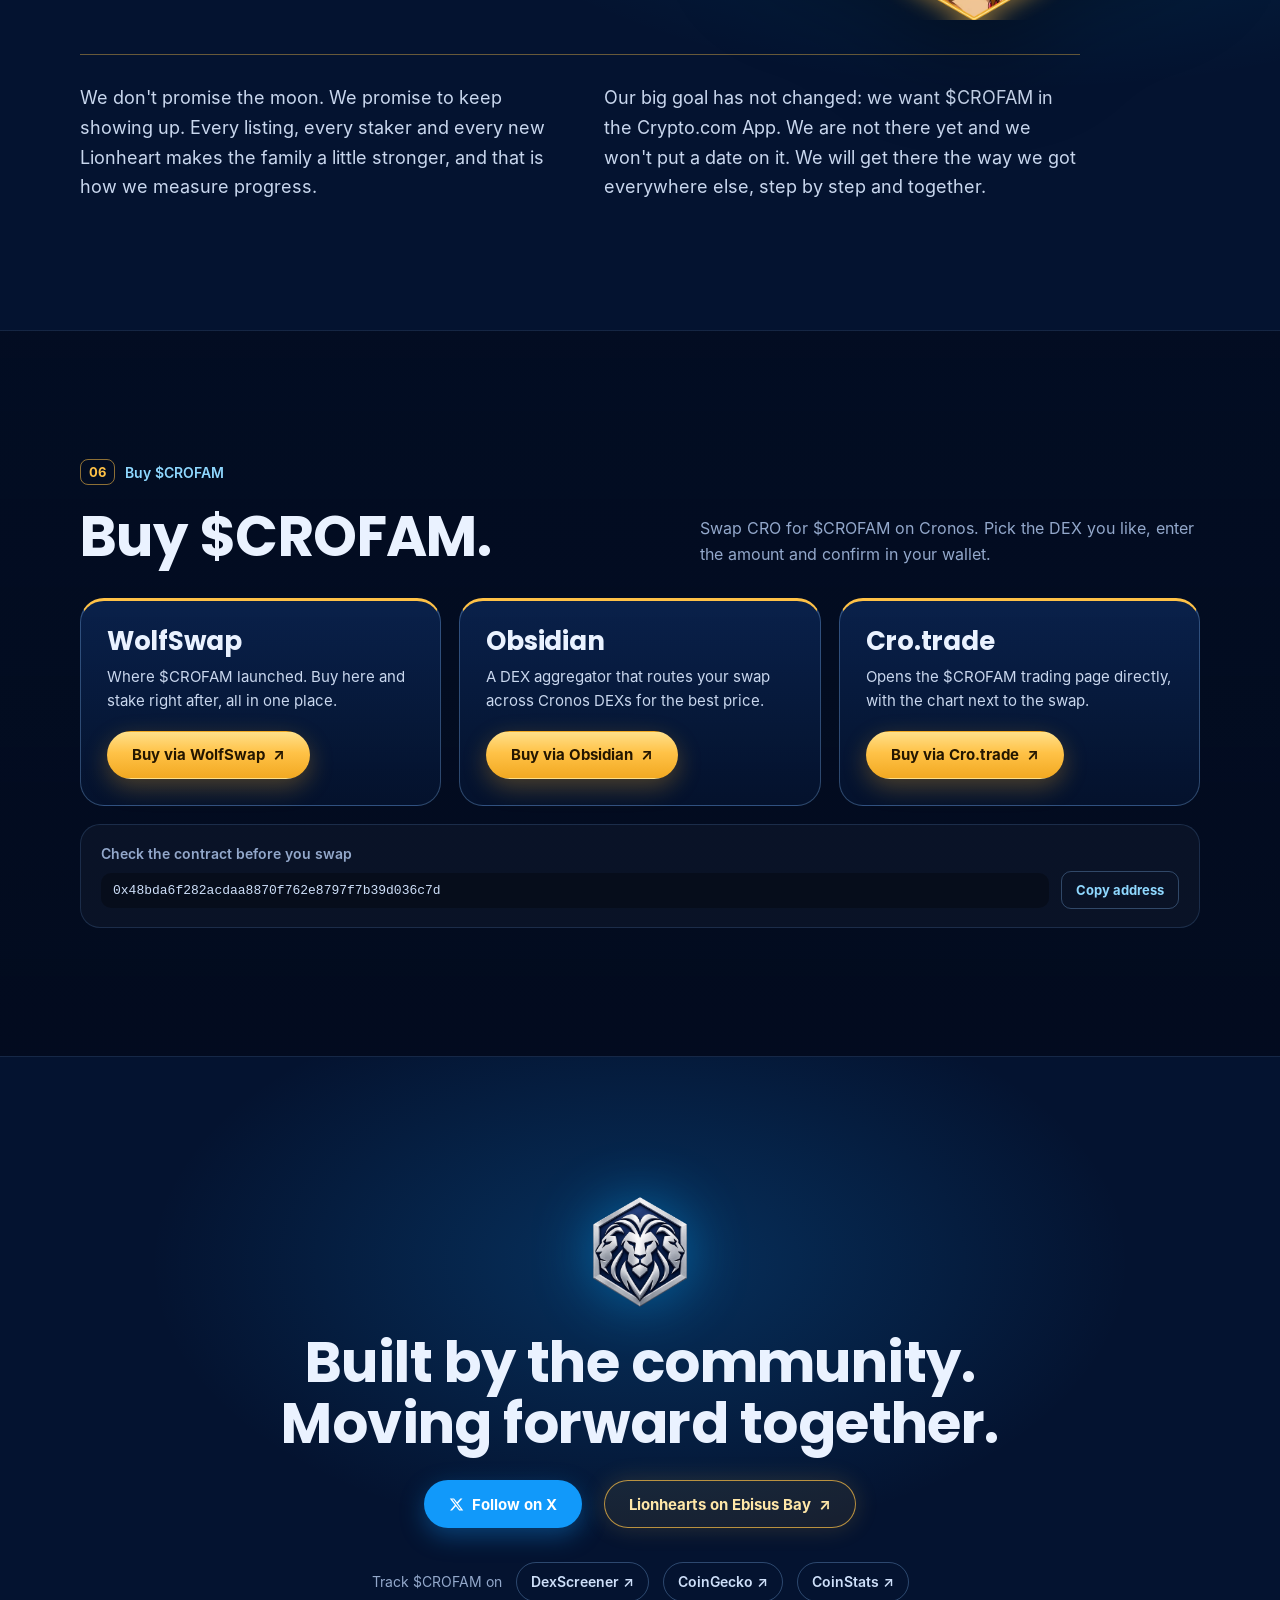
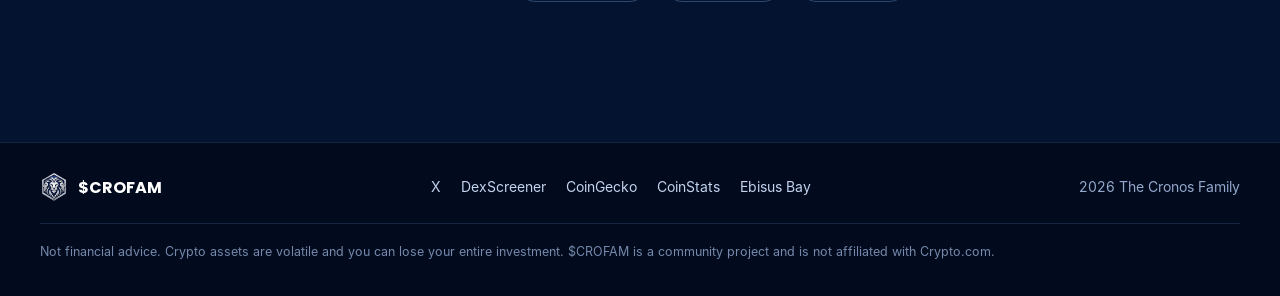
==== commit d081b057: "Add files via upload" ====
--- a/index.html
+++ b/index.html
@@ -23,7 +23,7 @@
   <link rel="preload" href="assets/fonts/poppins-700.woff" as="font" type="font/woff" crossorigin>
   <link rel="preload" href="assets/fonts/inter-400.woff" as="font" type="font/woff" crossorigin>
   <link rel="icon" type="image/png" href="assets/favicon.png">
-  <link rel="stylesheet" href="styles.css?v=20261123b">
+  <link rel="stylesheet" href="styles.css?v=20261123c">
 </head>
 <body>
   <a class="skip-link" href="#main">Skip to content</a>
@@ -505,6 +505,6 @@
   </footer>
 
   <div class="toast" id="toast" role="status" aria-live="polite"></div>
-  <script src="app.js?v=20261123b" defer></script>
+  <script src="app.js?v=20261123c" defer></script>
 </body>
 </html>
